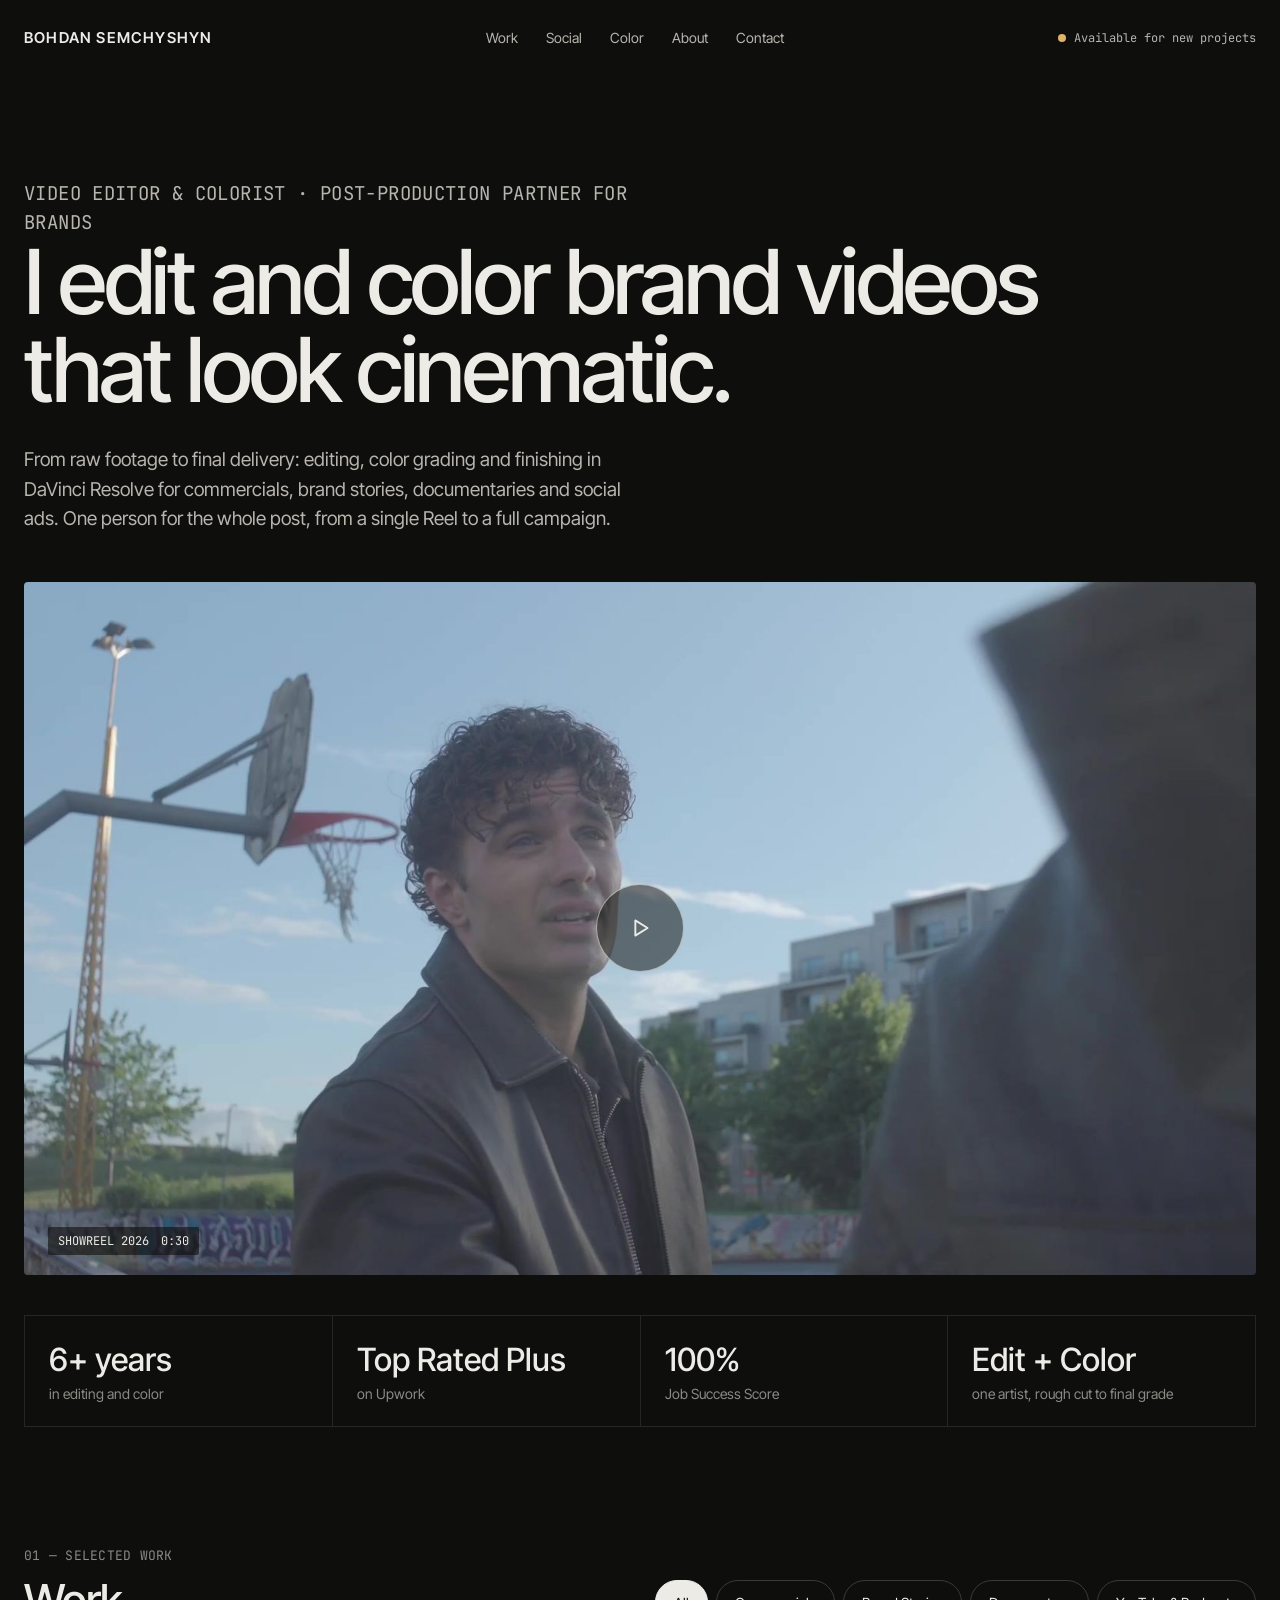
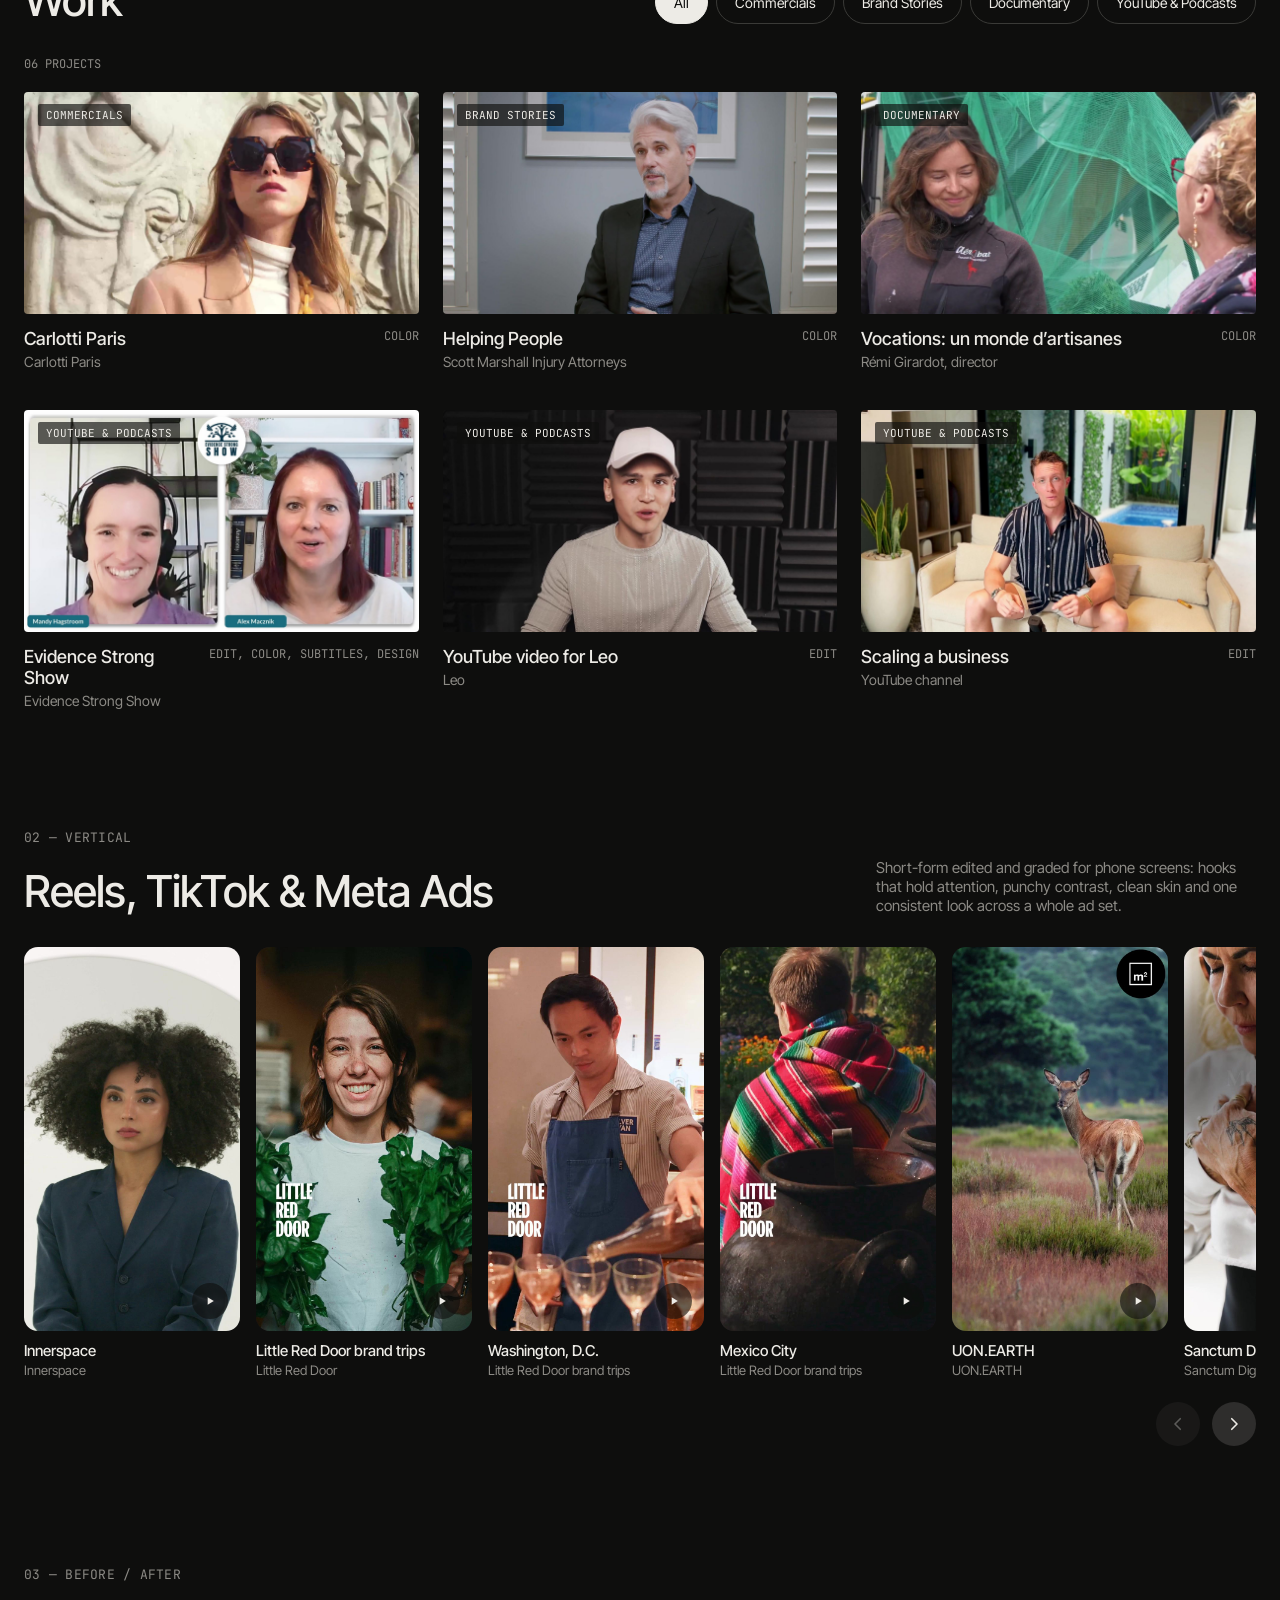
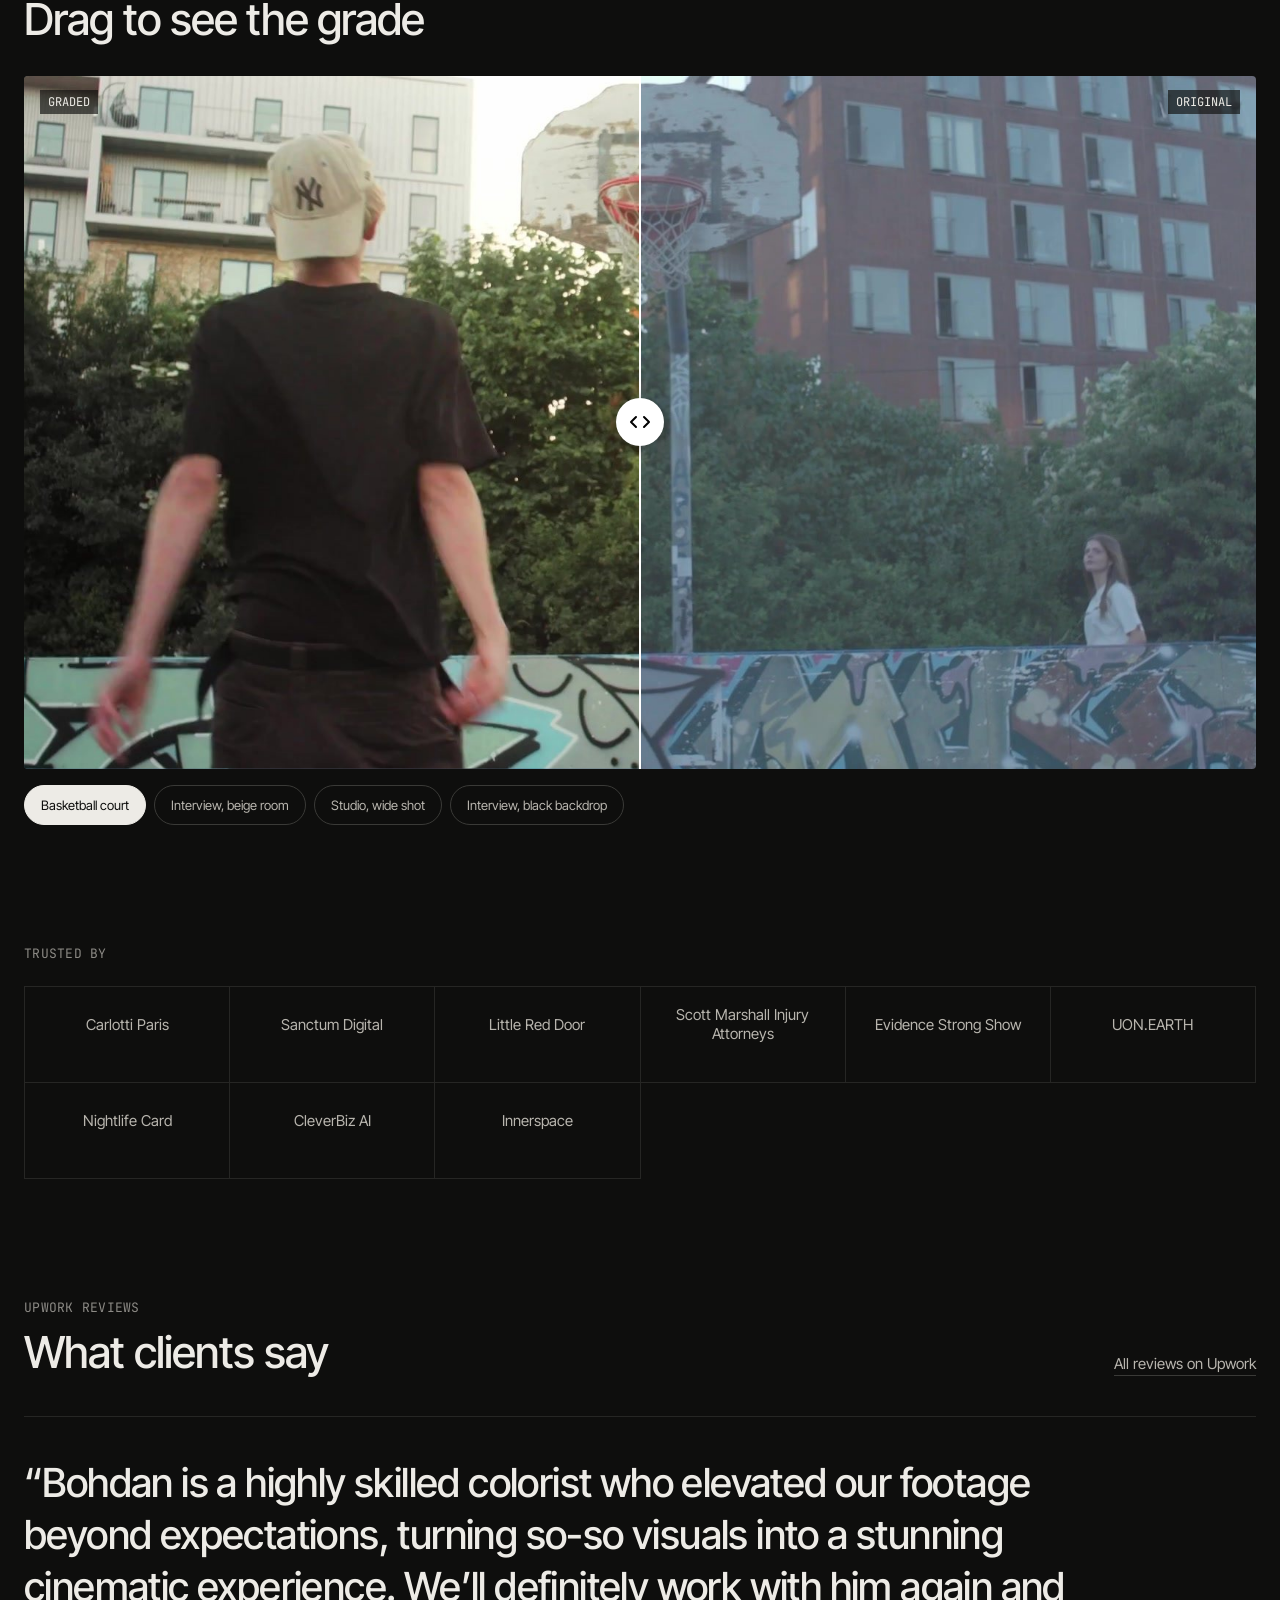
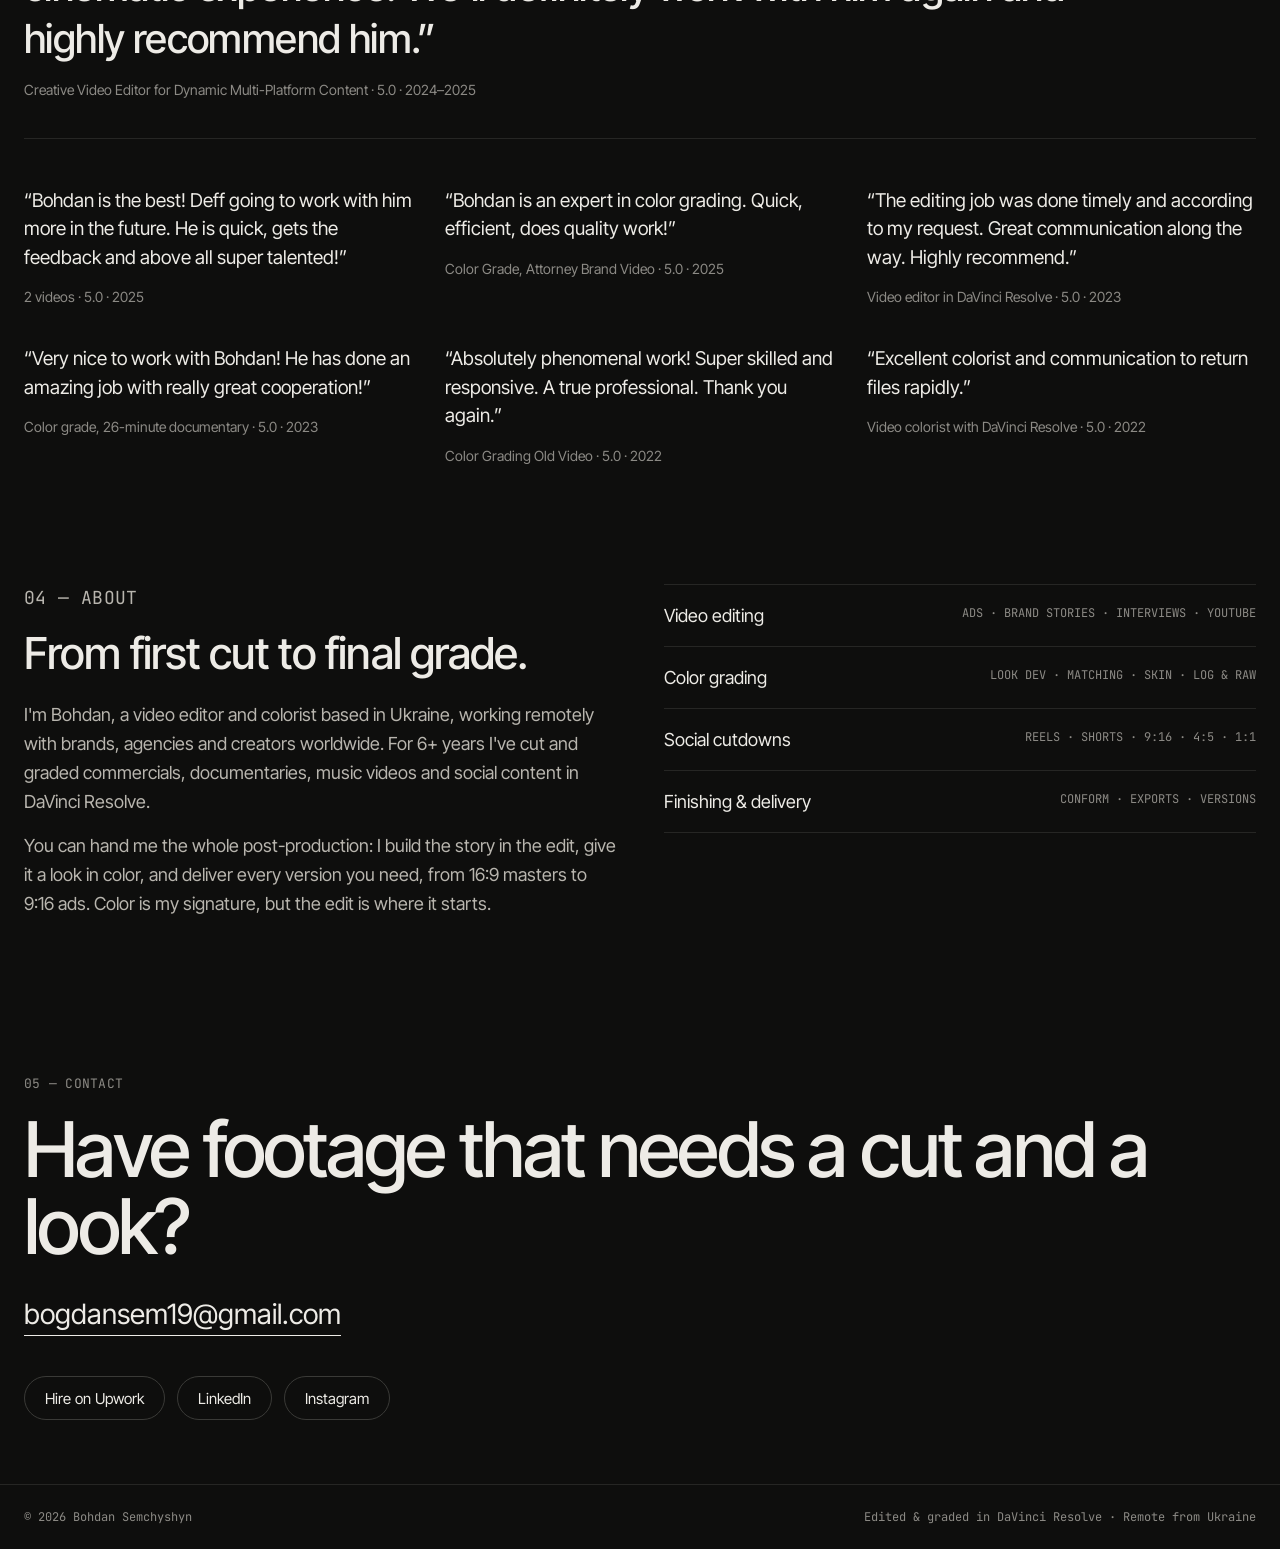
==== index.html @ d2460677 "Add files via upload" ====
<!doctype html>
<html lang="en">
<head>
<meta charset="utf-8">
<meta name="viewport" content="width=device-width, initial-scale=1">
<title>Bohdan Semchyshyn — Video Editor &amp; Colorist</title>
<meta name="description" content="Video editor and colorist working in DaVinci Resolve. Editing, color grading and finishing for commercials, brand stories, documentaries and social ads.">
<meta property="og:title" content="Bohdan Semchyshyn — Video Editor &amp; Colorist">
<meta property="og:description" content="Editing, color grading and finishing in DaVinci Resolve for brands, agencies and creators.">
<meta property="og:image" content="img/showreel/cover.jpg">
<link rel="preconnect" href="https://fonts.googleapis.com">
<link rel="preconnect" href="https://fonts.gstatic.com" crossorigin>
<link href="https://fonts.googleapis.com/css2?family=Inter+Tight:wght@400;500;600&family=JetBrains+Mono:wght@400;500&display=swap" rel="stylesheet">
<link rel="stylesheet" href="assets/style.css">
</head>
<body data-page="home">

<header class="wrap site-header">
  <a class="logo" href="#top">Bohdan Semchyshyn</a>
  <nav class="nav" aria-label="Main">
    <a href="#work">Work</a>
    <a href="#social">Social</a>
    <a href="#color">Color</a>
    <a href="#about">About</a>
    <a href="#contact">Contact</a>
  </nav>
  <span class="status">Available for new projects</span>
</header>

<main>
  <section id="top" class="wrap hero">
    <p class="eyebrow">VIDEO EDITOR &amp; COLORIST · POST-PRODUCTION PARTNER FOR BRANDS</p>
    <h1>I edit and color brand videos that look cinematic.</h1>
    <p>From raw footage to final delivery: editing, color grading and finishing in DaVinci Resolve for commercials, brand stories, documentaries and social ads. One person for the whole post, from a single Reel to a full campaign.</p>
  </section>

  <section class="wrap" aria-label="Showreel">
    <div id="showreel"></div>
    <div class="stats">
      <div><strong>6+ years</strong><span>in editing and color</span></div>
      <div><strong>Top Rated Plus</strong><span>on Upwork</span></div>
      <div><strong>100%</strong><span>Job Success Score</span></div>
      <div><strong>Edit + Color</strong><span>one artist, rough cut to final grade</span></div>
    </div>
  </section>

  <section id="work" class="wrap section" aria-labelledby="work-title">
    <div class="work-head">
      <div>
        <p class="eyebrow">01 — SELECTED WORK</p>
        <h2 id="work-title" class="h2">Work</h2>
      </div>
      <div id="filters" class="filters" role="group" aria-label="Filter by category"></div>
    </div>
    <p id="count" class="count"></p>
    <div id="grid" class="grid"></div>
  </section>

  <section id="social" class="wrap section" aria-labelledby="social-title">
    <p class="eyebrow">02 — VERTICAL</p>
    <div class="reels-head">
      <h2 id="social-title" class="h2">Reels, TikTok &amp; Meta Ads</h2>
      <p>Short-form edited and graded for phone screens: hooks that hold attention, punchy contrast, clean skin and one consistent look across a whole ad set.</p>
    </div>
    <div id="rail" class="rail" role="list" aria-label="Vertical videos"></div>
    <div class="arrows">
      <button type="button" id="prev" aria-label="Previous videos"></button>
      <button type="button" id="next" aria-label="Next videos"></button>
    </div>
  </section>

  <section id="color" class="wrap section" aria-labelledby="ba-title">
    <p class="eyebrow">03 — BEFORE / AFTER</p>
    <h2 id="ba-title" class="h2" style="margin-bottom:32px">Drag to see the grade</h2>
    <div id="ba"></div>
    <div id="ba-tabs" class="ba-tabs" role="group" aria-label="Choose a frame"></div>
  </section>

  <section class="wrap section" aria-labelledby="clients-title">
    <p id="clients-title" class="eyebrow" style="margin-bottom:24px">TRUSTED BY</p>
    <div id="clients" class="clients"></div>
    <div id="brand-work" class="brand-work" hidden></div>
  </section>

  <section class="wrap section" aria-labelledby="reviews-title">
    <p class="eyebrow">UPWORK REVIEWS</p>
    <div class="reels-head" style="margin-bottom:40px">
      <h2 id="reviews-title" class="h2">What clients say</h2>
      <a id="upwork-all" class="link-line" href="#" target="_blank" rel="noopener">All reviews on Upwork</a>
    </div>
    <figure id="review-big" class="review-big"></figure>
    <div id="reviews" class="reviews"></div>
  </section>

  <section id="about" class="wrap section about" aria-labelledby="about-title">
    <div>
      <p class="eyebrow">04 — ABOUT</p>
      <h2 id="about-title" class="h2" style="margin-bottom:24px">From first cut to final grade.</h2>
      <p>I'm Bohdan, a video editor and colorist based in Ukraine, working remotely with brands, agencies and creators worldwide. For 6+ years I've cut and graded commercials, documentaries, music videos and social content in DaVinci Resolve.</p>
      <p>You can hand me the whole post-production: I build the story in the edit, give it a look in color, and deliver every version you need, from 16:9 masters to 9:16 ads. Color is my signature, but the edit is where it starts.</p>
    </div>
    <div>
      <ul class="services">
        <li><span>Video editing</span><span>ADS · BRAND STORIES · INTERVIEWS · YOUTUBE</span></li>
        <li><span>Color grading</span><span>LOOK DEV · MATCHING · SKIN · LOG &amp; RAW</span></li>
        <li><span>Social cutdowns</span><span>REELS · SHORTS · 9:16 · 4:5 · 1:1</span></li>
        <li><span>Finishing &amp; delivery</span><span>CONFORM · EXPORTS · VERSIONS</span></li>
      </ul>
    </div>
  </section>

  <section id="contact" class="wrap contact" aria-labelledby="contact-title">
    <p class="eyebrow" style="margin-bottom:20px">05 — CONTACT</p>
    <h2 id="contact-title">Have footage that needs a cut and a look?</h2>
    <div id="contact-links"></div>
  </section>
</main>

<footer class="wrap site-footer">
  <span>© <span data-year>2026</span> Bohdan Semchyshyn</span>
  <span>Edited &amp; graded in DaVinci Resolve · Remote from Ukraine</span>
</footer>

<script src="data/site.js"></script>
<script src="assets/app.js"></script>
</body>
</html>
---- assets/style.css ----
:root {
  --bg: #0E0E0D;
  --panel: #1A1A19;
  --line: #262624;
  --line-strong: #3A3A37;
  --ink: #EDEBE6;
  --ink-2: #B8B5AE;
  --ink-3: #8C8A85;
  --accent: #E0B36A;
  --sans: 'Inter Tight', system-ui, -apple-system, sans-serif;
  --mono: 'JetBrains Mono', ui-monospace, monospace;
  --wrap: 1280px;
  --pad: 24px;
}

* { box-sizing: border-box; }
html { scroll-behavior: smooth; }
body { margin: 0; background: var(--bg); color: var(--ink); font-family: var(--sans); -webkit-font-smoothing: antialiased; }
img { display: block; max-width: 100%; }
a { color: var(--ink); text-decoration: none; }
a:hover { color: var(--accent); }
:focus-visible { outline: 2px solid var(--accent); outline-offset: 3px; }
button { font: inherit; color: inherit; }
@media (prefers-reduced-motion: reduce) { html { scroll-behavior: auto; } * { transition: none !important; } }

.wrap { max-width: var(--wrap); margin: 0 auto; padding: 0 var(--pad); }
.section { padding-top: 120px; }
.eyebrow { margin: 0 0 12px; font-family: var(--mono); font-size: 13px; color: var(--ink-3); letter-spacing: 0.02em; }
.h2 { margin: 0; font-size: clamp(32px, 4vw, 44px); font-weight: 500; letter-spacing: -0.02em; line-height: 1.1; }
.muted { color: var(--ink-2); }
.small { font-size: 14px; color: var(--ink-3); }
.sr-only { position: absolute; width: 1px; height: 1px; overflow: hidden; clip: rect(0 0 0 0); white-space: nowrap; }

/* Header */
.site-header { display: flex; flex-wrap: wrap; align-items: center; justify-content: space-between; gap: 16px; padding-top: 28px; padding-bottom: 28px; }
.logo { font-size: 15px; font-weight: 600; letter-spacing: 0.08em; text-transform: uppercase; }
.nav { display: flex; flex-wrap: wrap; gap: 28px; font-size: 14px; }
.nav a { color: var(--ink-2); }
.nav a:hover { color: var(--ink); }
.status { display: flex; align-items: center; gap: 8px; font-family: var(--mono); font-size: 12px; color: var(--ink-2); }
.status::before { content: ""; width: 8px; height: 8px; border-radius: 50%; background: var(--accent); }
.back { display: inline-flex; align-items: center; gap: 8px; min-height: 44px; font-size: 14px; color: var(--ink-2); }

/* Hero */
.hero { padding-top: 72px; padding-bottom: 48px; }
.hero h1 { margin: 0; font-size: clamp(44px, 7vw, 104px); line-height: 0.98; font-weight: 500; letter-spacing: -0.035em; max-width: 1100px; }
.hero p { margin: 32px 0 0; font-size: 19px; line-height: 1.55; color: var(--ink-2); max-width: 620px; }

/* Player (cover with play button that turns into a Vimeo iframe) */
.player { position: relative; aspect-ratio: 16 / 9; background: var(--panel); border-radius: 4px; overflow: hidden; }
.player.is-vertical { aspect-ratio: 9 / 16; border-radius: 14px; }
.player img, .player iframe { position: absolute; inset: 0; width: 100%; height: 100%; object-fit: cover; border: 0; }
.play { position: absolute; inset: 0; display: flex; align-items: center; justify-content: center; width: 100%; border: 0; padding: 0; background: transparent; cursor: pointer; }
.play span { width: 88px; height: 88px; border-radius: 50%; border: 1px solid rgba(237,235,230,0.6); background: rgba(14,14,13,0.5); display: flex; align-items: center; justify-content: center; transition: transform 0.2s, background 0.2s; }
.play:hover span { transform: scale(1.06); background: rgba(14,14,13,0.7); }
.player .tag { position: absolute; left: 24px; bottom: 20px; display: flex; gap: 12px; font-family: var(--mono); font-size: 12px; background: rgba(14,14,13,0.6); padding: 6px 10px; border-radius: 2px; pointer-events: none; }
.player.is-playing .play, .player.is-playing .tag, .player.is-playing img { display: none; }

/* Highlights */
.stats { display: grid; grid-template-columns: repeat(auto-fit, minmax(200px, 1fr)); gap: 1px; background: var(--line); border: 1px solid var(--line); margin-top: 40px; }
.stats div { background: var(--bg); padding: 24px; }
.stats strong { display: block; font-size: 32px; font-weight: 500; }
.stats span { display: block; margin-top: 6px; font-size: 14px; color: var(--ink-3); }

/* Work grid */
.work-head { display: flex; flex-wrap: wrap; align-items: flex-end; justify-content: space-between; gap: 24px; margin-bottom: 32px; }
.filters { display: flex; flex-wrap: wrap; gap: 8px; }
.filters button { min-height: 44px; padding: 0 18px; border-radius: 999px; border: 1px solid var(--line-strong); background: transparent; cursor: pointer; font-size: 14px; }
.filters button[aria-pressed="true"] { background: var(--ink); color: var(--bg); border-color: var(--ink); }
.count { margin: 0 0 20px; font-family: var(--mono); font-size: 12px; color: var(--ink-3); }
.grid { display: grid; grid-template-columns: repeat(auto-fill, minmax(min(100%, 340px), 1fr)); gap: 40px 24px; }
.card { display: block; }
.thumb { position: relative; aspect-ratio: 16 / 9; border-radius: 4px; overflow: hidden; background: var(--panel); }
.thumb img { position: absolute; inset: 0; width: 100%; height: 100%; object-fit: cover; transition: transform 0.5s; }
.card:hover .thumb img.main { transform: scale(1.03); }
.thumb.is-vertical img.blur { filter: blur(28px) brightness(0.55); transform: scale(1.3); }
.thumb.is-vertical img.main { left: 50%; width: auto; aspect-ratio: 9 / 16; transform: translateX(-50%); object-fit: cover; }
.card:hover .thumb.is-vertical img.main { transform: translateX(-50%) scale(1.03); }
.thumb .tag { position: absolute; left: 14px; top: 12px; font-family: var(--mono); font-size: 11px; background: rgba(14,14,13,0.65); padding: 4px 8px; border-radius: 2px; color: var(--ink); }
.card-meta { display: flex; justify-content: space-between; gap: 16px; margin-top: 14px; color: var(--ink); }
.card-title { font-size: 18px; font-weight: 500; }
.card-client { margin-top: 4px; font-size: 14px; color: var(--ink-3); }
.card-role { font-family: var(--mono); font-size: 12px; color: var(--ink-3); text-align: right; white-space: nowrap; text-transform: uppercase; }
.card:hover .card-title { color: var(--accent); }

/* Vertical carousel */
.reels-head { display: flex; flex-wrap: wrap; justify-content: space-between; align-items: flex-end; gap: 16px; margin-bottom: 32px; }
.reels-head p { margin: 0; font-size: 15px; color: var(--ink-3); max-width: 380px; }
.rail { display: flex; gap: 16px; overflow-x: auto; scroll-snap-type: x mandatory; scrollbar-width: none; scroll-behavior: smooth; }
.rail::-webkit-scrollbar { display: none; }
.reel { flex: 0 0 216px; scroll-snap-align: start; text-align: left; background: none; border: 0; padding: 0; cursor: pointer; }
.reel .frame { position: relative; aspect-ratio: 9 / 16; border-radius: 14px; overflow: hidden; background: var(--panel); }
.reel img { position: absolute; inset: 0; width: 100%; height: 100%; object-fit: cover; transition: transform 0.5s; }
.reel:hover img { transform: scale(1.04); }
.reel .mini-play { position: absolute; right: 12px; bottom: 12px; width: 36px; height: 36px; border-radius: 50%; background: rgba(14,14,13,0.6); display: flex; align-items: center; justify-content: center; }
.reel-title { margin-top: 10px; font-size: 15px; font-weight: 500; }
.reel-client { margin-top: 2px; font-size: 13px; color: var(--ink-3); }
.arrows { display: flex; justify-content: flex-end; gap: 12px; margin-top: 24px; }
.arrows button { width: 44px; height: 44px; border-radius: 50%; border: 0; background: rgba(237,235,230,0.14); display: flex; align-items: center; justify-content: center; cursor: pointer; transition: opacity 0.2s, background 0.2s; }
.arrows button:hover { background: rgba(237,235,230,0.24); }
.arrows button:disabled { opacity: 0.35; cursor: default; }

/* Before / after */
.ba { position: relative; aspect-ratio: 16 / 9; border-radius: 4px; overflow: hidden; background: var(--panel); user-select: none; touch-action: pan-y; }
.ba img { position: absolute; inset: 0; width: 100%; height: 100%; object-fit: cover; pointer-events: none; }
.ba .after { clip-path: inset(0 calc(100% - var(--pos, 50%)) 0 0); }
.ba .line { position: absolute; top: 0; bottom: 0; left: var(--pos, 50%); width: 2px; margin-left: -1px; background: #fff; pointer-events: none; }
.ba .knob { position: absolute; top: 50%; left: var(--pos, 50%); width: 48px; height: 48px; margin: -24px 0 0 -24px; border-radius: 50%; background: #fff; color: #000; display: flex; align-items: center; justify-content: center; gap: 2px; box-shadow: 0 2px 14px rgba(0,0,0,0.35); pointer-events: none; }
.ba .label { position: absolute; top: 14px; font-family: var(--mono); font-size: 12px; background: rgba(14,14,13,0.65); padding: 4px 8px; pointer-events: none; }
.ba .label.l { left: 16px; } .ba .label.r { right: 16px; }
.ba input { position: absolute; inset: 0; width: 100%; height: 100%; margin: 0; opacity: 0; cursor: ew-resize; }
.ba:has(input:focus-visible) { outline: 2px solid var(--accent); outline-offset: 3px; }
.ba-tabs { display: flex; flex-wrap: wrap; gap: 8px; margin-top: 16px; }
.ba-tabs button { min-height: 40px; padding: 0 16px; border-radius: 999px; border: 1px solid var(--line-strong); background: transparent; cursor: pointer; font-size: 13px; color: var(--ink-2); }
.ba-tabs button[aria-pressed="true"] { background: var(--ink); color: var(--bg); border-color: var(--ink); }

/* Clients, reviews */
.clients { display: grid; grid-template-columns: repeat(auto-fill, minmax(min(45%, 180px), 1fr)); border-top: 1px solid var(--line); border-left: 1px solid var(--line); }
.clients .client { border: 0; border-right: 1px solid var(--line); border-bottom: 1px solid var(--line); background: none; font: inherit; min-height: 96px; padding: 12px; display: flex; flex-direction: column; gap: 6px; align-items: center; justify-content: center; text-align: center; font-size: 15px; color: var(--ink-2); }
.clients button.client { cursor: pointer; transition: background 0.2s, color 0.2s; }
.clients button.client:hover { background: var(--panel); color: var(--ink); }
.clients button.client[aria-expanded="true"] { background: var(--panel); color: var(--accent); }
.client-n { font-family: var(--mono); font-size: 11px; letter-spacing: 0.06em; color: var(--ink-3); opacity: 0; transition: opacity 0.2s; }
.clients button.client:hover .client-n, .clients button.client[aria-expanded="true"] .client-n, .clients button.client:focus-visible .client-n { opacity: 1; }
@media (hover: none) { .client-n { opacity: 1; } }
.brand-work { margin-top: 32px; scroll-margin-top: 96px; }
.brand-head { display: flex; justify-content: space-between; align-items: center; margin-bottom: 20px; }
.brand-head h3 { margin: 0; font-size: 22px; font-weight: 500; }
.brand-close { width: 40px; height: 40px; border-radius: 50%; border: 1px solid var(--line); background: none; color: var(--ink); font-size: 22px; cursor: pointer; }
.brand-close:hover { border-color: var(--ink-3); }
.brand-grid { margin-bottom: 32px; }
.brand-reels { display: flex; flex-wrap: wrap; gap: 16px; }
.brand-reels .reel { flex: 0 0 200px; }
.review-big { margin: 0 0 48px; padding: 40px 0; border-top: 1px solid var(--line); border-bottom: 1px solid var(--line); }
.review-big blockquote { margin: 0; font-size: clamp(24px, 3.2vw, 40px); line-height: 1.3; font-weight: 500; letter-spacing: -0.015em; max-width: 1050px; }
figcaption { margin-top: 16px; font-size: 14px; color: var(--ink-3); }
.reviews { display: grid; grid-template-columns: repeat(auto-fill, minmax(min(100%, 340px), 1fr)); gap: 40px 32px; }
.reviews figure { margin: 0; }
.reviews blockquote { margin: 0; font-size: 19px; line-height: 1.5; }
.link-line { font-size: 15px; color: var(--ink-2); border-bottom: 1px solid var(--line-strong); padding-bottom: 2px; }

/* About */
.about { display: flex; flex-wrap: wrap; gap: 48px; }
.about > div { flex: 1 1 420px; min-width: 0; }
.about p { margin: 0 0 16px; font-size: 18px; line-height: 1.6; color: var(--ink-2); }
.services { list-style: none; margin: 0; padding: 0; border-top: 1px solid var(--line); }
.services li { display: flex; justify-content: space-between; gap: 16px; padding: 20px 0; border-bottom: 1px solid var(--line); }
.services span:first-child { font-size: 18px; }
.services span:last-child { font-family: var(--mono); font-size: 12px; color: var(--ink-3); text-align: right; }

/* Contact, footer */
.contact { padding-top: 140px; padding-bottom: 64px; }
.contact h2 { margin: 0; font-size: clamp(40px, 6vw, 88px); font-weight: 500; letter-spacing: -0.035em; line-height: 1; }
.email { display: inline-block; margin-top: 32px; font-size: clamp(20px, 3vw, 28px); border-bottom: 1px solid var(--ink); padding-bottom: 4px; word-break: break-all; }
.pills { display: flex; flex-wrap: wrap; gap: 12px; margin-top: 40px; }
.pills a { min-height: 44px; display: inline-flex; align-items: center; padding: 0 20px; border: 1px solid var(--line-strong); border-radius: 999px; font-size: 15px; }
.site-footer { display: flex; flex-wrap: wrap; justify-content: space-between; gap: 12px; padding-top: 24px; padding-bottom: 24px; border-top: 1px solid var(--line); font-family: var(--mono); font-size: 12px; color: var(--ink-3); }

/* Project page */
.p-head { padding-top: 56px; padding-bottom: 40px; }
.p-head h1 { margin: 0; font-size: clamp(40px, 6vw, 88px); line-height: 1; font-weight: 500; letter-spacing: -0.035em; }
.p-head .sub { margin: 16px 0 0; font-size: 20px; color: var(--ink-2); }
.p-video.is-vertical { display: flex; justify-content: center; }
.p-video.is-vertical .player { width: min(100%, calc(80vh * 9 / 16), 460px); }
.info { margin: 0; display: grid; grid-template-columns: repeat(auto-fit, minmax(200px, 1fr)); gap: 0 24px; border-top: 1px solid var(--line); }
.info div { padding: 18px 0; border-bottom: 1px solid var(--line); }
.info dt { font-family: var(--mono); font-size: 12px; color: var(--ink-3); text-transform: uppercase; }
.info dd { margin: 6px 0 0; font-size: 16px; }
.texts { display: grid; grid-template-columns: repeat(auto-fit, minmax(min(100%, 320px), 1fr)); gap: 40px 64px; }
.texts h2 { margin: 0 0 16px; font-size: 28px; font-weight: 500; }
.texts p { margin: 0; font-size: 18px; line-height: 1.6; color: var(--ink-2); max-width: 36em; }
.versions { display: grid; grid-template-columns: repeat(auto-fill, minmax(200px, 240px)); gap: 24px 16px; }
.frames { display: grid; grid-template-columns: repeat(auto-fill, minmax(min(100%, 280px), 1fr)); gap: 16px; }
.frames.is-vertical { grid-template-columns: repeat(auto-fill, minmax(160px, 1fr)); }
.frames img { width: 100%; aspect-ratio: 16 / 9; object-fit: cover; border-radius: 4px; background: var(--panel); }
.frames.is-vertical img { aspect-ratio: 9 / 16; border-radius: 10px; }
.quote blockquote { margin: 0; font-size: clamp(24px, 3vw, 36px); line-height: 1.35; font-weight: 500; letter-spacing: -0.01em; max-width: 900px; }
.next { display: flex; flex-wrap: wrap; justify-content: space-between; align-items: flex-end; gap: 16px; border-top: 1px solid var(--line); padding-top: 32px; }
.next .big { display: block; margin-top: 10px; font-size: clamp(32px, 4.5vw, 64px); font-weight: 500; letter-spacing: -0.03em; }

/* Lightbox */
.lightbox { padding: 0; border: 0; background: transparent; max-width: none; max-height: none; width: 100vw; height: 100vh; }
.lightbox::backdrop { background: rgba(5,5,5,0.92); }
.lightbox .inner { width: 100%; height: 100%; display: flex; flex-direction: column; align-items: center; justify-content: center; gap: 16px; padding: 64px 16px 24px; }
.lightbox .box { position: relative; background: #000; border-radius: 14px; overflow: hidden; }
.lightbox .box.is-vertical { height: min(82vh, calc((100vw - 32px) * 16 / 9)); aspect-ratio: 9 / 16; }
.lightbox .box.is-wide { width: min(92vw, calc(82vh * 16 / 9)); aspect-ratio: 16 / 9; border-radius: 4px; }
.lightbox iframe { position: absolute; inset: 0; width: 100%; height: 100%; border: 0; }
.lightbox .close { position: fixed; top: 16px; right: 16px; width: 48px; height: 48px; border-radius: 50%; border: 0; background: rgba(237,235,230,0.14); color: var(--ink); cursor: pointer; display: flex; align-items: center; justify-content: center; }
.lightbox .caption { font-size: 15px; color: var(--ink-2); text-align: center; }
.lightbox .caption a { color: var(--ink); border-bottom: 1px solid var(--line-strong); }

@media (max-width: 640px) {
  :root { --pad: 16px; }
  .section { padding-top: 88px; }
  .hero { padding-top: 40px; }
  .reel { flex-basis: 64vw; }
  .play span { width: 68px; height: 68px; }
  .nav { gap: 20px; }
  .services li { flex-direction: column; gap: 6px; }
  .services span:last-child { text-align: left; }
}
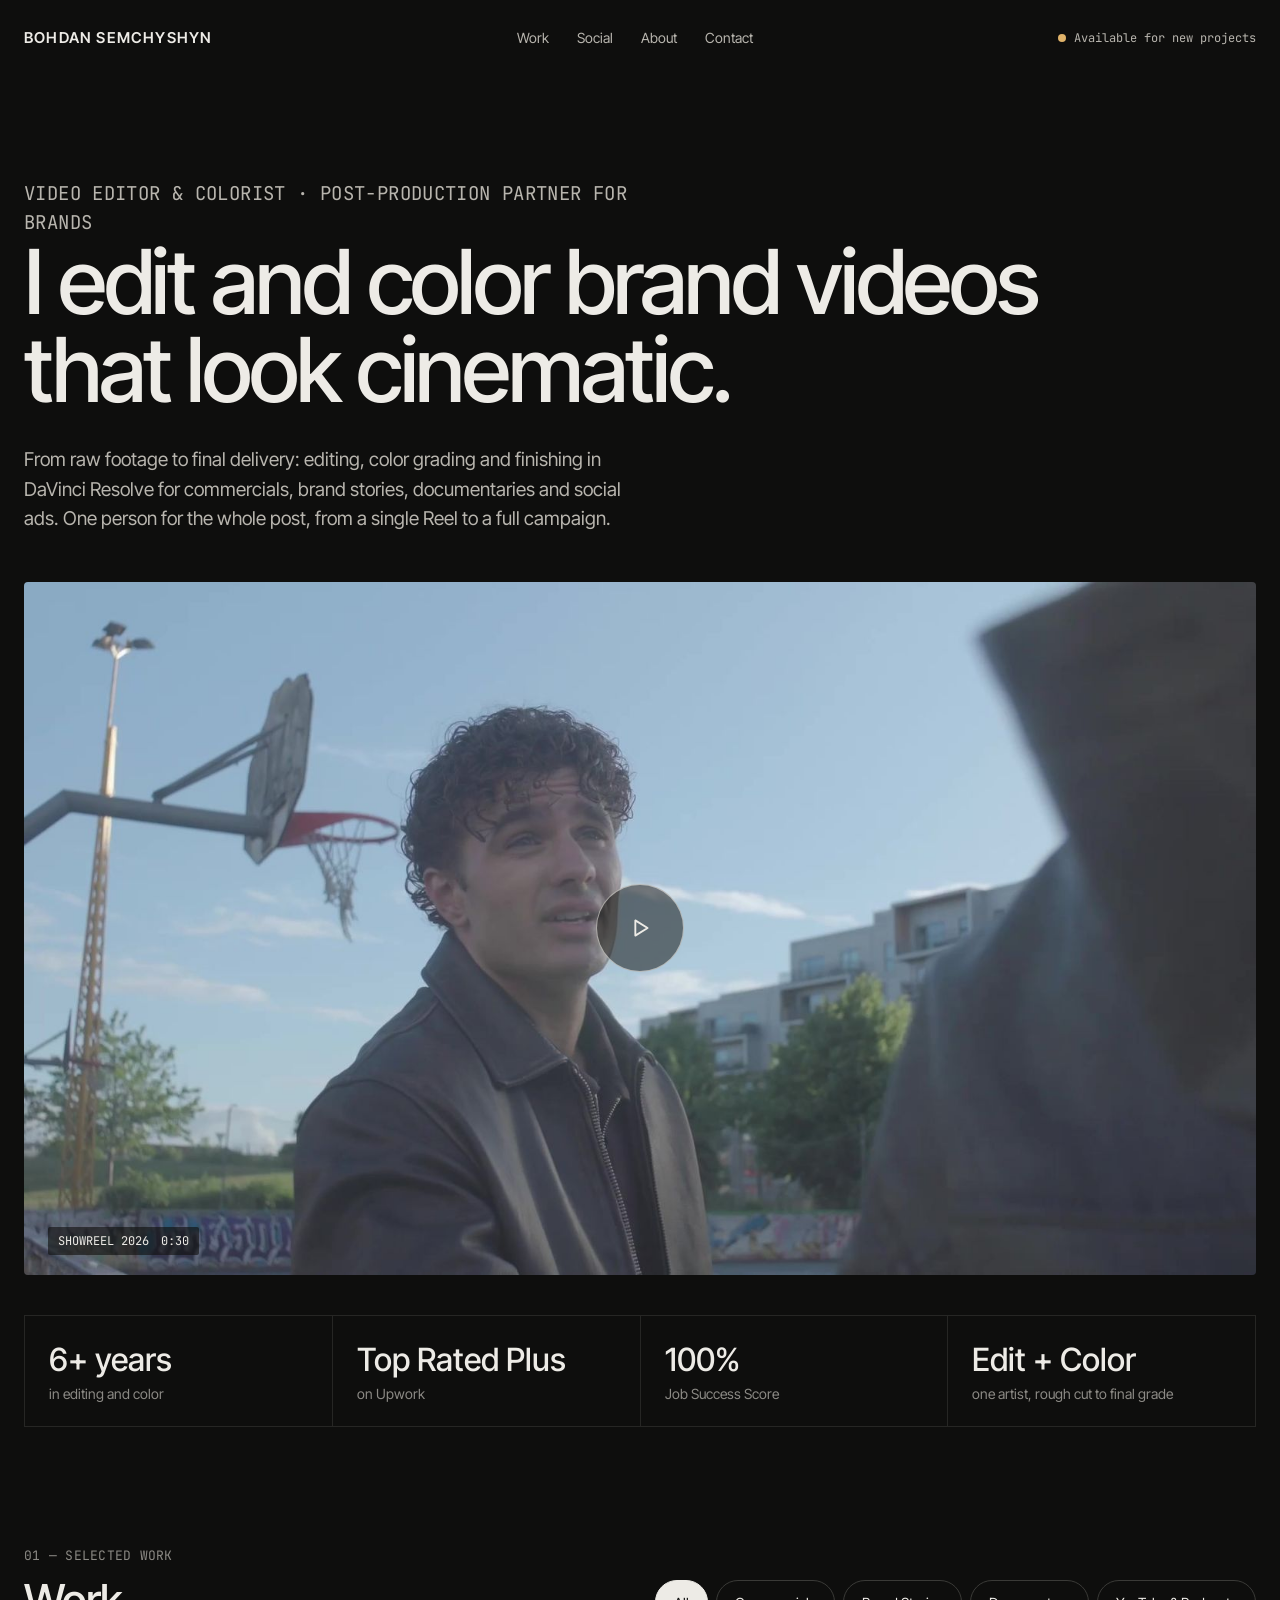
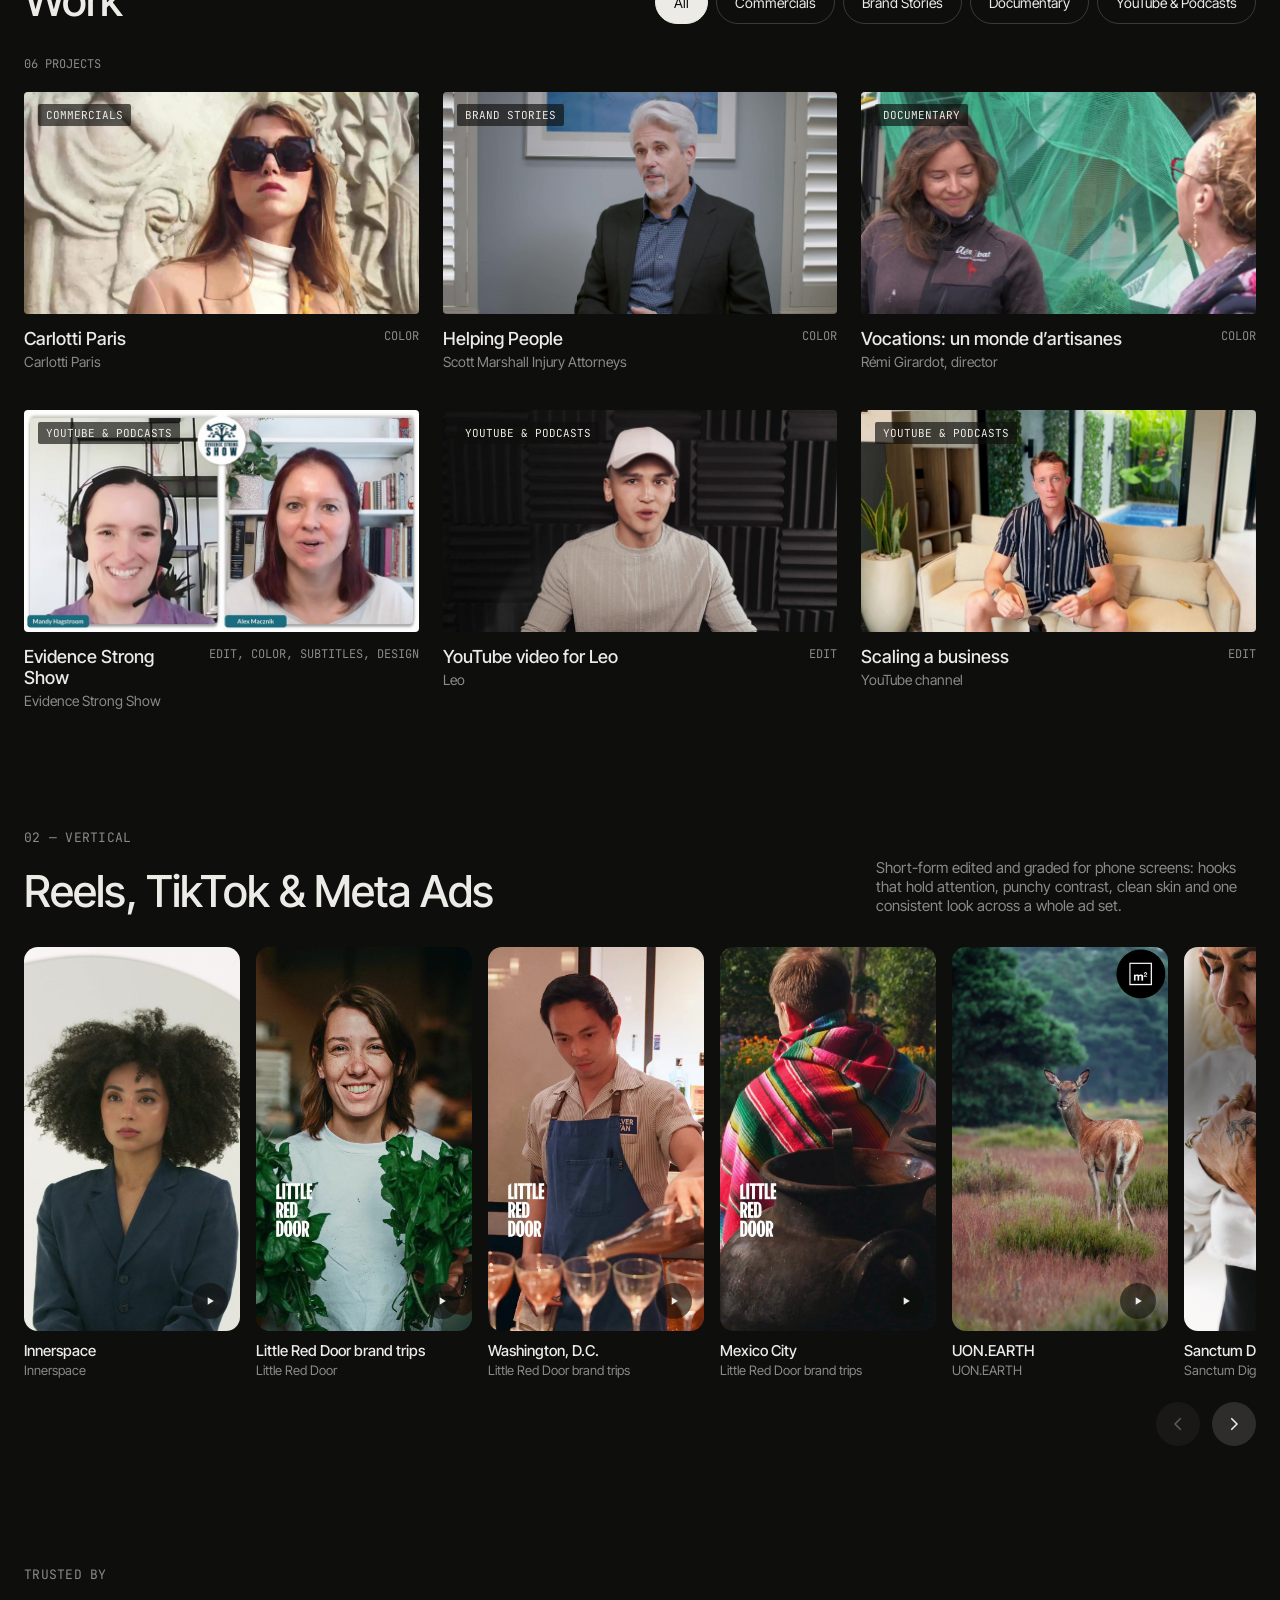
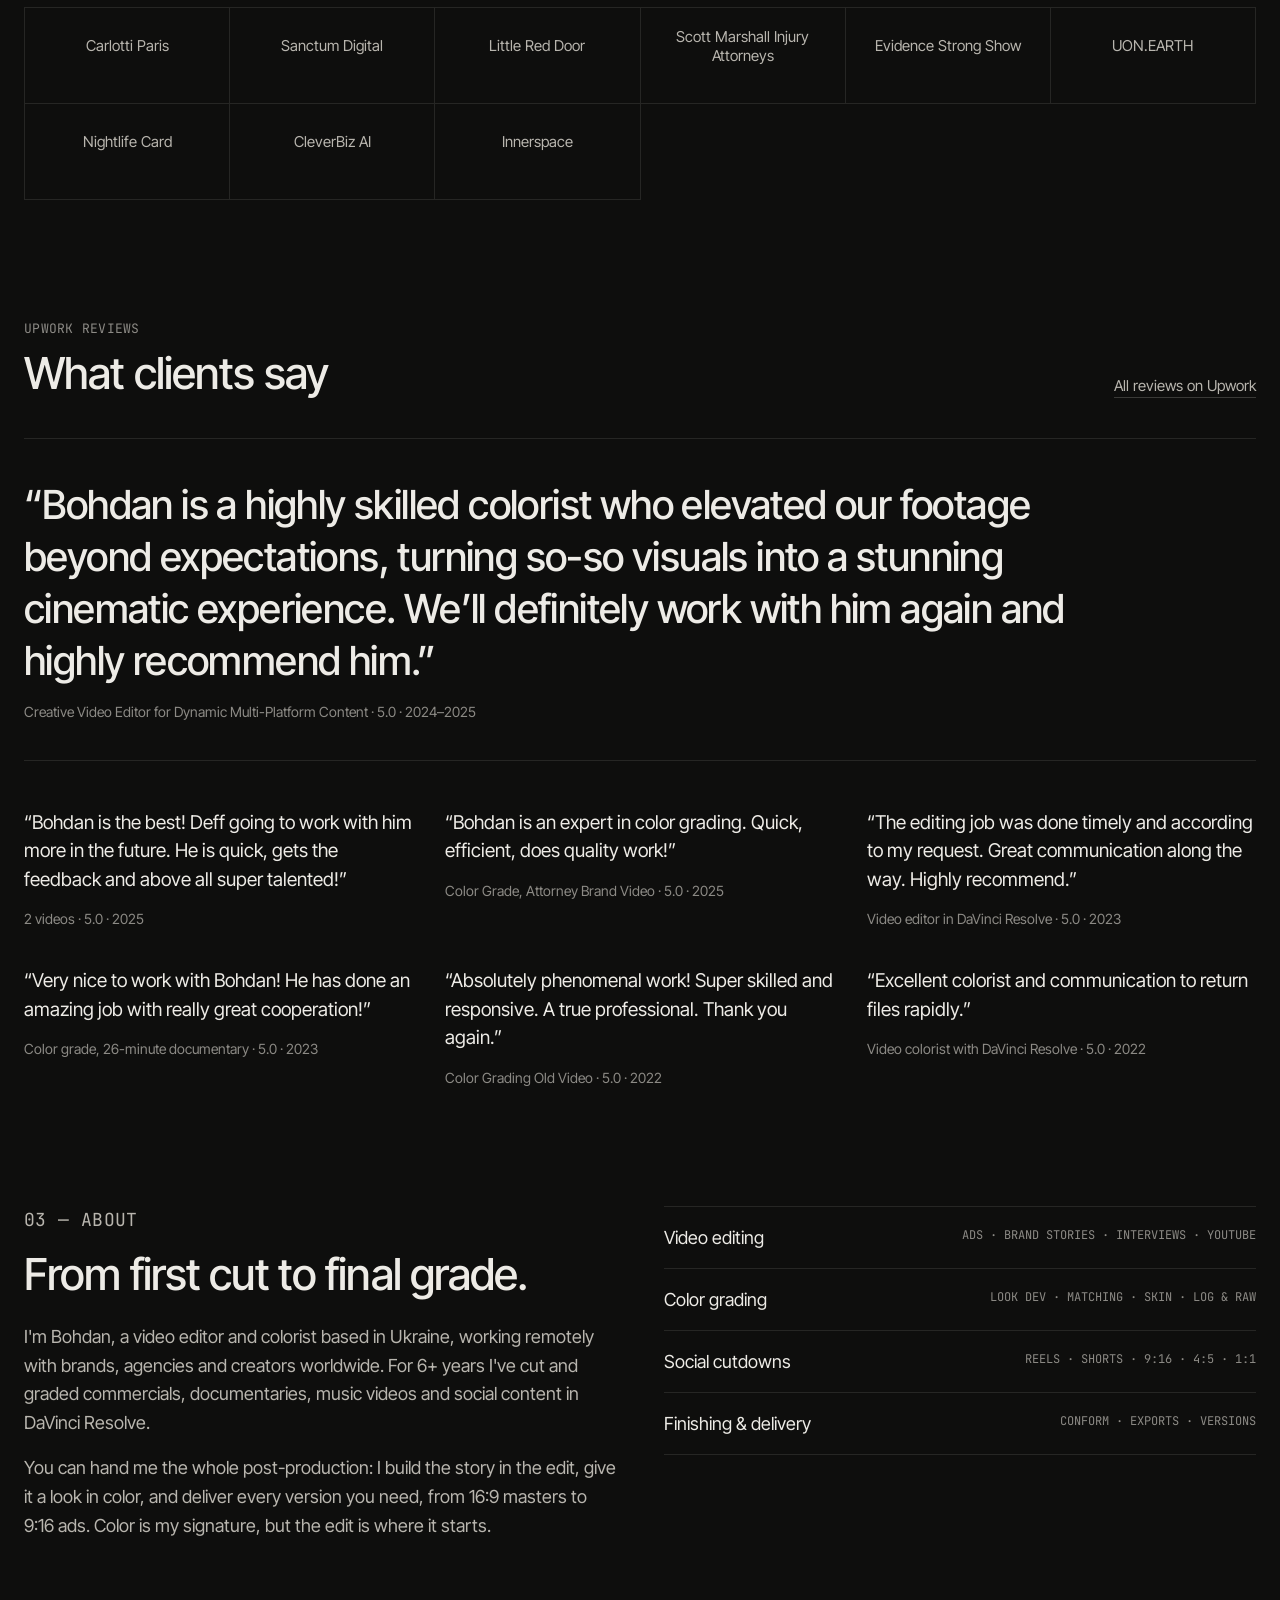
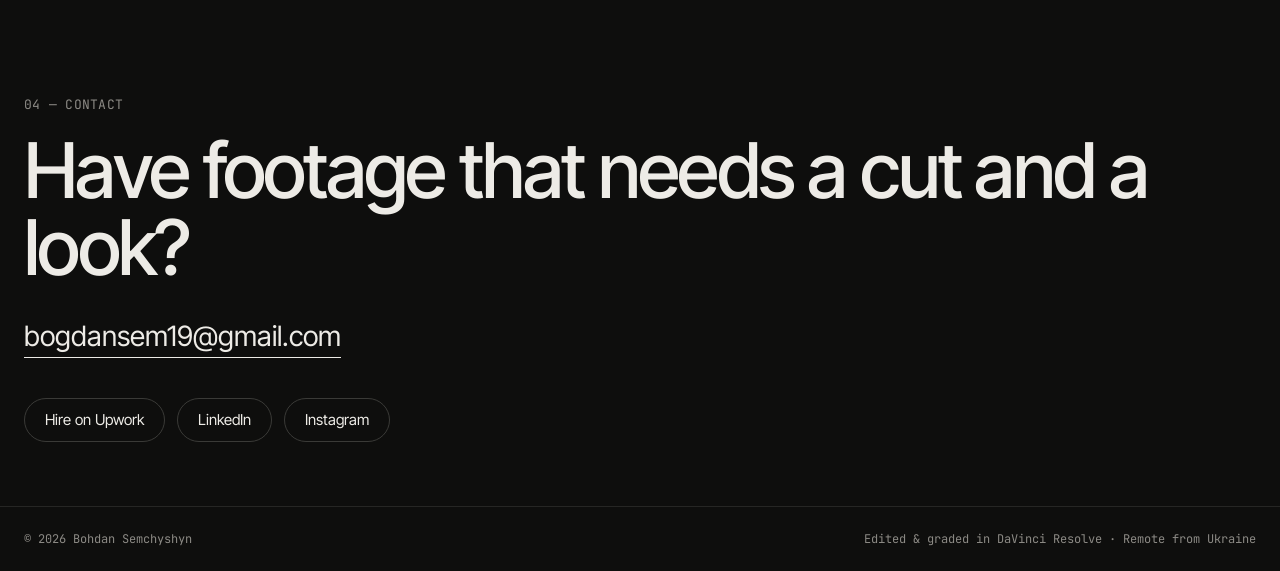
==== commit 894f273e: "Add files via upload" ====
--- a/index.html
+++ b/index.html
@@ -20,7 +20,6 @@
   <nav class="nav" aria-label="Main">
     <a href="#work">Work</a>
     <a href="#social">Social</a>
-    <a href="#color">Color</a>
     <a href="#about">About</a>
     <a href="#contact">Contact</a>
   </nav>
@@ -69,13 +68,6 @@
     </div>
   </section>
 
-  <section id="color" class="wrap section" aria-labelledby="ba-title">
-    <p class="eyebrow">03 — BEFORE / AFTER</p>
-    <h2 id="ba-title" class="h2" style="margin-bottom:32px">Drag to see the grade</h2>
-    <div id="ba"></div>
-    <div id="ba-tabs" class="ba-tabs" role="group" aria-label="Choose a frame"></div>
-  </section>
-
   <section class="wrap section" aria-labelledby="clients-title">
     <p id="clients-title" class="eyebrow" style="margin-bottom:24px">TRUSTED BY</p>
     <div id="clients" class="clients"></div>
@@ -94,7 +86,7 @@
 
   <section id="about" class="wrap section about" aria-labelledby="about-title">
     <div>
-      <p class="eyebrow">04 — ABOUT</p>
+      <p class="eyebrow">03 — ABOUT</p>
       <h2 id="about-title" class="h2" style="margin-bottom:24px">From first cut to final grade.</h2>
       <p>I'm Bohdan, a video editor and colorist based in Ukraine, working remotely with brands, agencies and creators worldwide. For 6+ years I've cut and graded commercials, documentaries, music videos and social content in DaVinci Resolve.</p>
       <p>You can hand me the whole post-production: I build the story in the edit, give it a look in color, and deliver every version you need, from 16:9 masters to 9:16 ads. Color is my signature, but the edit is where it starts.</p>
@@ -110,7 +102,7 @@
   </section>
 
   <section id="contact" class="wrap contact" aria-labelledby="contact-title">
-    <p class="eyebrow" style="margin-bottom:20px">05 — CONTACT</p>
+    <p class="eyebrow" style="margin-bottom:20px">04 — CONTACT</p>
     <h2 id="contact-title">Have footage that needs a cut and a look?</h2>
     <div id="contact-links"></div>
   </section>
--- a/assets/style.css
+++ b/assets/style.css
@@ -101,18 +101,6 @@
 .arrows button:disabled { opacity: 0.35; cursor: default; }
 
 /* Before / after */
-.ba { position: relative; aspect-ratio: 16 / 9; border-radius: 4px; overflow: hidden; background: var(--panel); user-select: none; touch-action: pan-y; }
-.ba img { position: absolute; inset: 0; width: 100%; height: 100%; object-fit: cover; pointer-events: none; }
-.ba .after { clip-path: inset(0 calc(100% - var(--pos, 50%)) 0 0); }
-.ba .line { position: absolute; top: 0; bottom: 0; left: var(--pos, 50%); width: 2px; margin-left: -1px; background: #fff; pointer-events: none; }
-.ba .knob { position: absolute; top: 50%; left: var(--pos, 50%); width: 48px; height: 48px; margin: -24px 0 0 -24px; border-radius: 50%; background: #fff; color: #000; display: flex; align-items: center; justify-content: center; gap: 2px; box-shadow: 0 2px 14px rgba(0,0,0,0.35); pointer-events: none; }
-.ba .label { position: absolute; top: 14px; font-family: var(--mono); font-size: 12px; background: rgba(14,14,13,0.65); padding: 4px 8px; pointer-events: none; }
-.ba .label.l { left: 16px; } .ba .label.r { right: 16px; }
-.ba input { position: absolute; inset: 0; width: 100%; height: 100%; margin: 0; opacity: 0; cursor: ew-resize; }
-.ba:has(input:focus-visible) { outline: 2px solid var(--accent); outline-offset: 3px; }
-.ba-tabs { display: flex; flex-wrap: wrap; gap: 8px; margin-top: 16px; }
-.ba-tabs button { min-height: 40px; padding: 0 16px; border-radius: 999px; border: 1px solid var(--line-strong); background: transparent; cursor: pointer; font-size: 13px; color: var(--ink-2); }
-.ba-tabs button[aria-pressed="true"] { background: var(--ink); color: var(--bg); border-color: var(--ink); }
 
 /* Clients, reviews */
 .clients { display: grid; grid-template-columns: repeat(auto-fill, minmax(min(45%, 180px), 1fr)); border-top: 1px solid var(--line); border-left: 1px solid var(--line); }
@@ -179,16 +167,40 @@
 .next .big { display: block; margin-top: 10px; font-size: clamp(32px, 4.5vw, 64px); font-weight: 500; letter-spacing: -0.03em; }
 
 /* Lightbox */
-.lightbox { padding: 0; border: 0; background: transparent; max-width: none; max-height: none; width: 100vw; height: 100vh; }
-.lightbox::backdrop { background: rgba(5,5,5,0.92); }
-.lightbox .inner { width: 100%; height: 100%; display: flex; flex-direction: column; align-items: center; justify-content: center; gap: 16px; padding: 64px 16px 24px; }
-.lightbox .box { position: relative; background: #000; border-radius: 14px; overflow: hidden; }
-.lightbox .box.is-vertical { height: min(82vh, calc((100vw - 32px) * 16 / 9)); aspect-ratio: 9 / 16; }
-.lightbox .box.is-wide { width: min(92vw, calc(82vh * 16 / 9)); aspect-ratio: 16 / 9; border-radius: 4px; }
-.lightbox iframe { position: absolute; inset: 0; width: 100%; height: 100%; border: 0; }
-.lightbox .close { position: fixed; top: 16px; right: 16px; width: 48px; height: 48px; border-radius: 50%; border: 0; background: rgba(237,235,230,0.14); color: var(--ink); cursor: pointer; display: flex; align-items: center; justify-content: center; }
-.lightbox .caption { font-size: 15px; color: var(--ink-2); text-align: center; }
-.lightbox .caption a { color: var(--ink); border-bottom: 1px solid var(--line-strong); }
+.viewer { padding: 0; border: 0; background: transparent; color: var(--ink); max-width: none; max-height: none; width: 100vw; height: 100vh; height: 100dvh; overflow: hidden; }
+.viewer::backdrop { background: rgba(5,5,5,0.94); }
+.v-stage { width: 100%; height: 100%; display: flex; align-items: center; justify-content: center; gap: 24px; padding: 24px 24px; }
+.v-card { display: flex; height: min(88vh, 860px); max-width: calc(100vw - 176px); background: var(--panel, #161615); border-radius: 14px; overflow: hidden; }
+.v-media { position: relative; flex: none; height: 100%; aspect-ratio: 9 / 16; background: #000; }
+.v-media iframe { position: absolute; inset: 0; width: 100%; height: 100%; border: 0; }
+.v-info { width: 380px; flex: none; overflow-y: auto; padding: 32px 28px; display: flex; flex-direction: column; gap: 0; border-left: 1px solid var(--line); overscroll-behavior: contain; }
+.v-eyebrow { margin: 0 0 12px; font-family: var(--mono); font-size: 12px; letter-spacing: 0.08em; color: var(--ink-3); }
+.v-title { margin: 0; font-size: 26px; font-weight: 500; line-height: 1.15; letter-spacing: -0.02em; }
+.v-sub { margin: 8px 0 0; color: var(--ink-3); font-size: 15px; }
+.v-rows { margin: 24px 0 0; border-top: 1px solid var(--line); }
+.v-rows div { display: flex; justify-content: space-between; gap: 16px; padding: 12px 0; border-bottom: 1px solid var(--line); font-size: 14px; }
+.v-rows dt { color: var(--ink-3); } .v-rows dd { margin: 0; text-align: right; }
+.v-info h3 { margin: 28px 0 8px; font-size: 13px; font-weight: 500; font-family: var(--mono); letter-spacing: 0.06em; text-transform: uppercase; color: var(--ink-3); }
+.v-info p { margin: 0; font-size: 15px; line-height: 1.55; color: var(--ink-2); }
+.v-info blockquote { margin: 28px 0 0; font-size: 16px; line-height: 1.5; color: var(--ink); }
+.v-info cite { display: block; margin-top: 8px; font-style: normal; font-size: 13px; color: var(--ink-3); }
+.v-link { margin-top: 32px; align-self: flex-start; padding: 12px 20px; border-radius: 999px; background: var(--ink); color: var(--bg); font-weight: 500; font-size: 14px; text-decoration: none; }
+.v-link:hover { opacity: 0.9; }
+.v-count { margin-top: auto !important; padding-top: 24px; font-family: var(--mono); font-size: 12px; color: var(--ink-3) !important; }
+.v-nav { flex: none; width: 52px; height: 52px; border-radius: 50%; border: 0; background: rgba(237,235,230,0.12); color: var(--ink); cursor: pointer; display: flex; align-items: center; justify-content: center; transition: background 0.2s; }
+.v-nav:hover { background: rgba(237,235,230,0.24); }
+.viewer.single .v-nav { visibility: hidden; }
+.v-close { position: fixed; top: 16px; right: 16px; z-index: 2; width: 48px; height: 48px; border-radius: 50%; border: 0; background: rgba(237,235,230,0.14); color: var(--ink); cursor: pointer; display: flex; align-items: center; justify-content: center; }
+@media (max-width: 900px) {
+  .viewer { overflow-y: auto; background: var(--bg); }
+  .v-stage { display: block; height: auto; padding: 0; }
+  .v-card { flex-direction: column; height: auto; max-width: none; border-radius: 0; background: transparent; }
+  .v-media { height: auto; width: 100%; max-height: 74vh; max-height: 74dvh; margin: 0 auto; }
+  .v-info { width: auto; border-left: 0; overflow: visible; padding: 24px 20px 120px; }
+  .v-nav { position: fixed; bottom: 20px; z-index: 2; background: rgba(30,30,29,0.9); backdrop-filter: blur(8px); }
+  .v-prev { left: 20px; } .v-next { right: 20px; }
+  .v-count { position: fixed; bottom: 36px; z-index: 2; background: rgba(30,30,29,0.9); padding: 6px 10px !important; border-radius: 999px; left: 50%; transform: translateX(-50%); }
+}
 
 @media (max-width: 640px) {
   :root { --pad: 16px; }
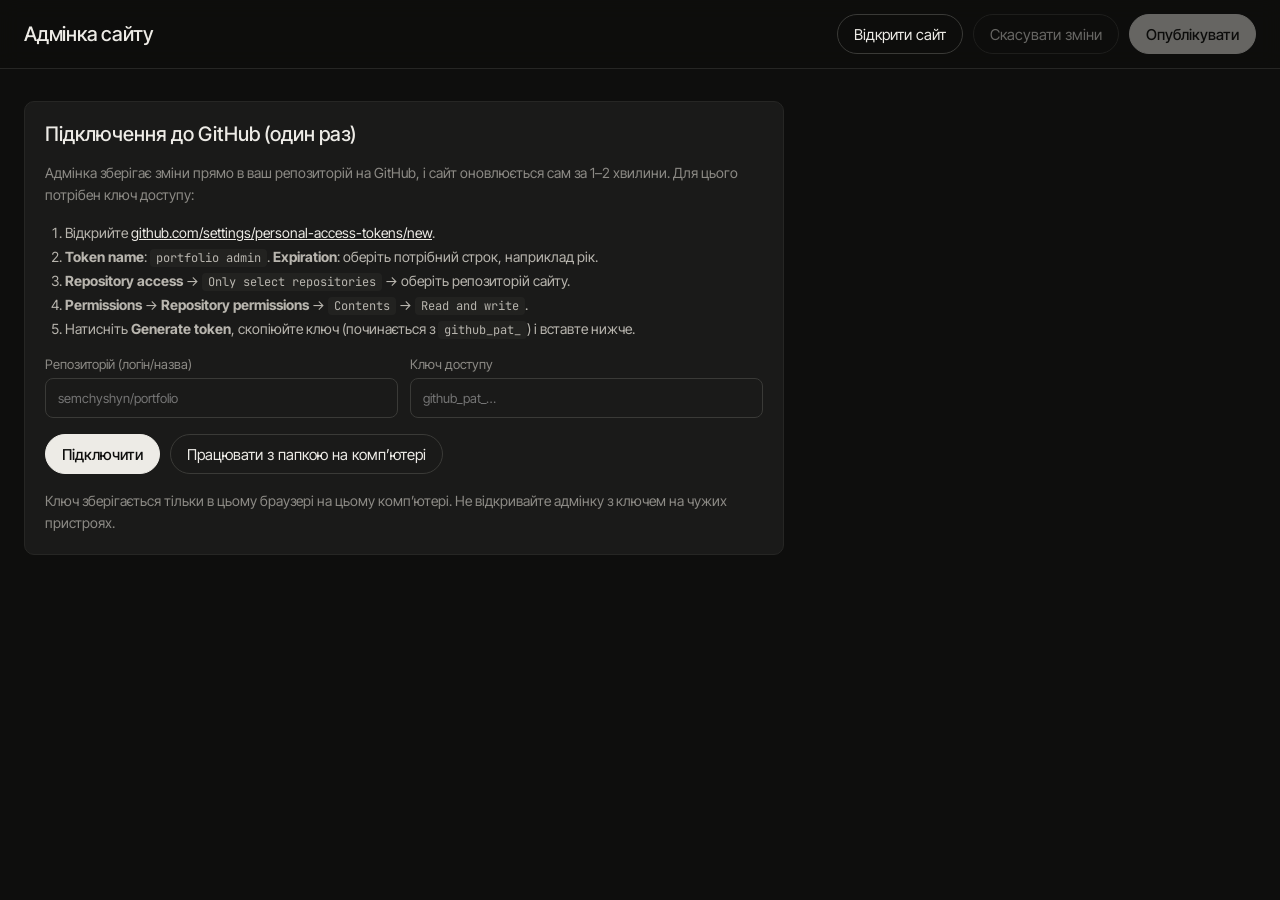
==== commit f8b4a573: "Add files via upload" ====
--- a/index.html
+++ b/index.html
@@ -1,119 +1,640 @@
 <!doctype html>
-<html lang="en">
+<html lang="uk">
 <head>
 <meta charset="utf-8">
 <meta name="viewport" content="width=device-width, initial-scale=1">
-<title>Bohdan Semchyshyn — Video Editor &amp; Colorist</title>
-<meta name="description" content="Video editor and colorist working in DaVinci Resolve. Editing, color grading and finishing for commercials, brand stories, documentaries and social ads.">
-<meta property="og:title" content="Bohdan Semchyshyn — Video Editor &amp; Colorist">
-<meta property="og:description" content="Editing, color grading and finishing in DaVinci Resolve for brands, agencies and creators.">
-<meta property="og:image" content="img/showreel/cover.jpg">
+<meta name="robots" content="noindex, nofollow">
+<title>Адмінка сайту</title>
 <link rel="preconnect" href="https://fonts.googleapis.com">
-<link rel="preconnect" href="https://fonts.gstatic.com" crossorigin>
 <link href="https://fonts.googleapis.com/css2?family=Inter+Tight:wght@400;500;600&family=JetBrains+Mono:wght@400;500&display=swap" rel="stylesheet">
-<link rel="stylesheet" href="assets/style.css">
+<style>
+:root {
+  --bg: #0E0E0D; --panel: #1A1A19; --panel-2: #222220; --line: #262624; --line-strong: #3A3A37;
+  --ink: #EDEBE6; --ink-2: #B8B5AE; --ink-3: #8C8A85; --accent: #E0B36A; --ok: #8FD19E; --danger: #E5786A;
+  --sans: 'Inter Tight', system-ui, sans-serif; --mono: 'JetBrains Mono', ui-monospace, monospace;
+  color-scheme: dark;
+}
+* { box-sizing: border-box; }
+[hidden] { display: none !important; }
+body { margin: 0; background: var(--bg); color: var(--ink); font-family: var(--sans); font-size: 15px; }
+button, input, select { font: inherit; color: inherit; }
+a { color: var(--ink); }
+:focus-visible { outline: 2px solid var(--accent); outline-offset: 2px; }
+.wrap { max-width: 1320px; margin: 0 auto; padding: 0 24px 64px; }
+.top { position: sticky; top: 0; z-index: 5; background: rgba(14,14,13,0.92); backdrop-filter: blur(10px); border-bottom: 1px solid var(--line); }
+.top .wrap { padding-top: 14px; padding-bottom: 14px; display: flex; flex-wrap: wrap; gap: 12px 20px; align-items: center; justify-content: space-between; }
+.brand { display: flex; align-items: baseline; gap: 12px; }
+.brand h1 { margin: 0; font-size: 20px; font-weight: 500; letter-spacing: -0.01em; }
+.conn { font-size: 13px; color: var(--ink-3); }
+.conn b { color: var(--ink-2); font-weight: 500; }
+.row { display: flex; flex-wrap: wrap; gap: 10px; align-items: center; }
+.btn { min-height: 40px; padding: 0 16px; border-radius: 999px; border: 1px solid var(--line-strong); background: transparent; cursor: pointer; white-space: nowrap; }
+.btn:hover:not(:disabled) { border-color: var(--ink-2); }
+.btn.primary { background: var(--ink); color: var(--bg); border-color: var(--ink); font-weight: 500; }
+.btn.accent { background: var(--accent); color: #1a1408; border-color: var(--accent); font-weight: 500; }
+.btn.small { min-height: 32px; padding: 0 12px; font-size: 13px; }
+.btn:disabled { opacity: 0.4; cursor: default; }
+input[type="text"], input[type="password"], select { min-height: 40px; padding: 0 12px; border-radius: 8px; border: 1px solid var(--line-strong); background: var(--panel); width: 100%; }
+label.field { display: grid; gap: 6px; font-size: 13px; color: var(--ink-3); }
+.hint { color: var(--ink-3); font-size: 14px; line-height: 1.55; margin: 0; }
+.status { font-size: 14px; color: var(--ink-2); }
+.status.ok { color: var(--ok); } .status.err { color: var(--danger); }
+.sec { display: flex; align-items: baseline; justify-content: space-between; gap: 12px; margin: 40px 0 16px; }
+.sec h2 { margin: 0; font-size: 13px; font-weight: 500; font-family: var(--mono); letter-spacing: 0.06em; text-transform: uppercase; color: var(--ink-3); }
+.panel { border: 1px solid var(--line); border-radius: 10px; padding: 20px; background: var(--panel); }
+.setup { margin-top: 32px; display: grid; gap: 16px; max-width: 760px; }
+.setup h2 { margin: 0; font-size: 20px; font-weight: 500; }
+.setup ol { margin: 0; padding-left: 20px; color: var(--ink-2); line-height: 1.7; font-size: 14px; }
+.setup code { font-family: var(--mono); font-size: 12px; background: var(--panel-2); padding: 1px 6px; border-radius: 4px; }
+.setup .two { display: grid; grid-template-columns: 1fr 1fr; gap: 12px; }
+@media (max-width: 640px) { .setup .two { grid-template-columns: 1fr; } }
+
+/* Cards */
+.grid { display: grid; gap: 20px 16px; }
+.grid.work { grid-template-columns: repeat(auto-fill, minmax(250px, 1fr)); }
+.grid.reels { grid-template-columns: repeat(auto-fill, minmax(150px, 1fr)); }
+.card { position: relative; border-radius: 8px; padding: 6px; border: 1px solid transparent; cursor: grab; user-select: none; transition: border-color .15s, opacity .15s; }
+.card:hover { border-color: var(--line-strong); }
+.card.dragging { opacity: .35; }
+.card.target { border-color: var(--accent); }
+.thumb { position: relative; aspect-ratio: 16 / 9; border-radius: 5px; overflow: hidden; background: var(--panel); }
+.reels .thumb { aspect-ratio: 9 / 16; }
+.thumb img { position: absolute; inset: 0; width: 100%; height: 100%; object-fit: cover; pointer-events: none; }
+.num { position: absolute; left: 8px; top: 8px; font-family: var(--mono); font-size: 11px; background: rgba(14,14,13,.78); padding: 2px 7px; border-radius: 3px; }
+.badge { position: absolute; right: 8px; top: 8px; font-family: var(--mono); font-size: 10px; letter-spacing: .05em; background: var(--accent); color: #1a1408; padding: 2px 7px; border-radius: 3px; }
+.meta { margin-top: 10px; display: grid; gap: 2px; }
+.title { font-size: 14px; font-weight: 500; line-height: 1.3; }
+.cat { font-size: 12px; color: var(--ink-3); }
+.actions { display: flex; gap: 6px; margin-top: 8px; align-items: center; }
+.icon { width: 32px; height: 32px; border-radius: 50%; border: 1px solid var(--line-strong); background: transparent; cursor: pointer; display: inline-flex; align-items: center; justify-content: center; flex: none; }
+.icon:disabled { opacity: .3; cursor: default; }
+.edit { flex: 1; min-height: 32px; border-radius: 999px; border: 1px solid var(--line-strong); background: transparent; cursor: pointer; font-size: 13px; }
+.edit:hover, .icon:hover:not(:disabled) { border-color: var(--ink-2); }
+
+/* Editor */
+dialog.editor { width: min(1240px, 100vw); max-width: 100vw; height: min(900px, 100dvh); max-height: 100dvh; padding: 0; border: 1px solid var(--line); border-radius: 12px; background: var(--bg); color: var(--ink); }
+dialog.editor::backdrop { background: rgba(0,0,0,.75); }
+.ed { height: 100%; display: grid; grid-template-rows: auto 1fr auto; }
+.ed-head, .ed-foot { padding: 14px 20px; display: flex; gap: 12px; align-items: center; justify-content: space-between; border-bottom: 1px solid var(--line); }
+.ed-foot { border-bottom: 0; border-top: 1px solid var(--line); }
+.ed-head h2 { margin: 0; font-size: 18px; font-weight: 500; }
+.ed-body { overflow: auto; padding: 20px; display: grid; grid-template-columns: minmax(0, 1fr) 360px; gap: 20px; align-items: start; }
+@media (max-width: 900px) { .ed-body { grid-template-columns: 1fr; } dialog.editor { border-radius: 0; height: 100dvh; } }
+.stage { background: #000; border-radius: 6px; overflow: hidden; display: flex; align-items: center; justify-content: center; min-height: 300px; position: relative; }
+.stage video { display: block; max-width: 100%; max-height: 58vh; }
+.drop { position: absolute; inset: 0; display: flex; flex-direction: column; align-items: center; justify-content: center; gap: 12px; color: var(--ink-2); border: 2px dashed var(--line-strong); border-radius: 6px; text-align: center; padding: 24px; }
+.drop.over { border-color: var(--accent); color: var(--ink); }
+.controls { display: flex; flex-wrap: wrap; gap: 8px; align-items: center; margin-top: 10px; }
+.tc { font-family: var(--mono); font-size: 13px; color: var(--ink-2); min-width: 112px; }
+input[type="range"] { width: 100%; accent-color: var(--accent); margin-top: 10px; }
+kbd { font-family: var(--mono); font-size: 11px; border: 1px solid currentColor; border-radius: 4px; padding: 0 5px; opacity: .7; }
+.side { display: grid; gap: 16px; }
+.box { border: 1px solid var(--line); border-radius: 8px; padding: 14px; display: grid; gap: 10px; }
+.box h3 { margin: 0; font-size: 14px; font-weight: 600; display: flex; justify-content: space-between; align-items: center; gap: 8px; }
+.coverbox { aspect-ratio: 16 / 9; background: var(--panel); border-radius: 4px; overflow: hidden; position: relative; }
+.coverbox.v { aspect-ratio: 9 / 16; max-height: 360px; margin: 0 auto; width: auto; height: 360px; }
+.coverbox img { width: 100%; height: 100%; object-fit: cover; display: block; }
+.tray { display: grid; grid-template-columns: repeat(auto-fill, minmax(96px, 1fr)); gap: 8px; }
+.tray.v { grid-template-columns: repeat(auto-fill, minmax(70px, 1fr)); }
+.fr { position: relative; border-radius: 4px; overflow: hidden; background: var(--panel); aspect-ratio: 16 / 9; }
+.tray.v .fr { aspect-ratio: 9 / 16; }
+.fr img { width: 100%; height: 100%; object-fit: cover; display: block; }
+.fr .n { position: absolute; left: 4px; top: 4px; font-family: var(--mono); font-size: 10px; background: rgba(0,0,0,.7); padding: 1px 5px; border-radius: 2px; }
+.fr .new { position: absolute; left: 4px; bottom: 4px; font-family: var(--mono); font-size: 9px; background: var(--accent); color: #1a1408; padding: 1px 4px; border-radius: 2px; }
+.fr .x { position: absolute; right: 4px; top: 4px; width: 22px; height: 22px; border-radius: 50%; border: 0; background: rgba(0,0,0,.75); cursor: pointer; font-size: 11px; }
+.fr .mv { position: absolute; right: 4px; bottom: 4px; display: flex; gap: 3px; }
+.fr .mv button { width: 22px; height: 22px; border-radius: 50%; border: 0; background: rgba(0,0,0,.75); cursor: pointer; font-size: 12px; }
+.empty { color: var(--ink-3); font-size: 13px; }
+.toast { position: fixed; left: 50%; bottom: 24px; transform: translateX(-50%); z-index: 20; background: var(--panel-2); border: 1px solid var(--line-strong); border-radius: 999px; padding: 12px 20px; font-size: 14px; max-width: calc(100vw - 32px); box-shadow: 0 10px 30px rgba(0,0,0,.4); }
+.toast.ok { border-color: rgba(143,209,158,.5); } .toast.err { border-color: rgba(229,120,106,.6); }
+</style>
 </head>
-<body data-page="home">
-
-<header class="wrap site-header">
-  <a class="logo" href="#top">Bohdan Semchyshyn</a>
-  <nav class="nav" aria-label="Main">
-    <a href="#work">Work</a>
-    <a href="#social">Social</a>
-    <a href="#about">About</a>
-    <a href="#contact">Contact</a>
-  </nav>
-  <span class="status">Available for new projects</span>
-</header>
-
-<main>
-  <section id="top" class="wrap hero">
-    <p class="eyebrow">VIDEO EDITOR &amp; COLORIST · POST-PRODUCTION PARTNER FOR BRANDS</p>
-    <h1>I edit and color brand videos that look cinematic.</h1>
-    <p>From raw footage to final delivery: editing, color grading and finishing in DaVinci Resolve for commercials, brand stories, documentaries and social ads. One person for the whole post, from a single Reel to a full campaign.</p>
+<body>
+
+<div class="top">
+  <div class="wrap">
+    <div class="brand"><h1>Адмінка сайту</h1><span class="conn" id="conn"></span></div>
+    <div class="row">
+      <a class="btn" href="../" target="_blank" rel="noopener" style="display:inline-flex;align-items:center;text-decoration:none">Відкрити сайт</a>
+      <button class="btn" id="discard" disabled>Скасувати зміни</button>
+      <button class="btn primary" id="publish" disabled>Опублікувати</button>
+    </div>
+  </div>
+</div>
+
+<main class="wrap">
+  <section class="panel setup" id="setup" hidden>
+    <h2>Підключення до GitHub (один раз)</h2>
+    <p class="hint">Адмінка зберігає зміни прямо в ваш репозиторій на GitHub, і сайт оновлюється сам за 1–2 хвилини. Для цього потрібен ключ доступу:</p>
+    <ol>
+      <li>Відкрийте <a href="https://github.com/settings/personal-access-tokens/new" target="_blank" rel="noopener">github.com/settings/personal-access-tokens/new</a>.</li>
+      <li><b>Token name</b>: <code>portfolio admin</code>. <b>Expiration</b>: оберіть потрібний строк, наприклад рік.</li>
+      <li><b>Repository access</b> → <code>Only select repositories</code> → оберіть репозиторій сайту.</li>
+      <li><b>Permissions</b> → <b>Repository permissions</b> → <code>Contents</code> → <code>Read and write</code>.</li>
+      <li>Натисніть <b>Generate token</b>, скопіюйте ключ (починається з <code>github_pat_</code>) і вставте нижче.</li>
+    </ol>
+    <div class="two">
+      <label class="field">Репозиторій (логін/назва)
+        <input type="text" id="repo" placeholder="semchyshyn/portfolio" autocomplete="off" spellcheck="false">
+      </label>
+      <label class="field">Ключ доступу
+        <input type="password" id="token" placeholder="github_pat_…" autocomplete="off" spellcheck="false">
+      </label>
+    </div>
+    <div class="row">
+      <button class="btn primary" id="connect">Підключити</button>
+      <button class="btn" id="localMode">Працювати з папкою на компʼютері</button>
+      <span class="status" id="setupStatus" role="status"></span>
+    </div>
+    <p class="hint">Ключ зберігається тільки в цьому браузері на цьому компʼютері. Не відкривайте адмінку з ключем на чужих пристроях.</p>
   </section>
 
-  <section class="wrap" aria-label="Showreel">
-    <div id="showreel"></div>
-    <div class="stats">
-      <div><strong>6+ years</strong><span>in editing and color</span></div>
-      <div><strong>Top Rated Plus</strong><span>on Upwork</span></div>
-      <div><strong>100%</strong><span>Job Success Score</span></div>
-      <div><strong>Edit + Color</strong><span>one artist, rough cut to final grade</span></div>
+  <div id="board" hidden>
+    <div class="sec"><h2>Work — сітка робіт</h2><span class="hint">Перетягуйте картки, щоб змінити порядок</span></div>
+    <div class="grid work" id="grid-work" data-g="work"></div>
+    <div class="sec"><h2>Social — стрічка шортсів</h2><span class="hint">Сюди потрапляють проєкти з <code>vertical: true</code></span></div>
+    <div class="grid reels" id="grid-reels" data-g="reels"></div>
+  </div>
+</main>
+
+<dialog class="editor" id="editor" aria-labelledby="edTitle">
+  <div class="ed">
+    <div class="ed-head">
+      <h2 id="edTitle">Проєкт</h2>
+      <button class="icon" id="edClose" aria-label="Закрити">✕</button>
     </div>
-  </section>
-
-  <section id="work" class="wrap section" aria-labelledby="work-title">
-    <div class="work-head">
-      <div>
-        <p class="eyebrow">01 — SELECTED WORK</p>
-        <h2 id="work-title" class="h2">Work</h2>
+    <div class="ed-body">
+      <div style="min-width:0">
+        <div class="stage" id="stage">
+          <video id="video" playsinline muted hidden></video>
+          <div class="drop" id="drop">
+            <div>Перетягніть сюди відеофайл проєкту (mp4, mov)</div>
+            <label class="btn primary" style="display:inline-flex;align-items:center">Вибрати файл
+              <input type="file" id="file" accept="video/*" hidden>
+            </label>
+            <div class="hint">Краще брати фінальний експорт з DaVinci. Відео не завантажується в інтернет, з нього беруться лише кадри.</div>
+          </div>
+        </div>
+        <input type="range" id="scrub" min="0" max="1000" value="0" step="1" aria-label="Позиція у відео" disabled>
+        <div class="controls">
+          <button class="btn small" id="play" disabled>Play</button>
+          <button class="btn small" id="back1s" disabled>−1 с</button>
+          <button class="btn small" id="backF" disabled>−1 кадр</button>
+          <button class="btn small" id="fwdF" disabled>+1 кадр</button>
+          <button class="btn small" id="fwd1s" disabled>+1 с</button>
+          <span class="tc" id="tc">00:00:00:00</span>
+          <button type="button" class="btn small" id="otherFile" hidden>Інший файл</button>
+          <select id="fps" aria-label="Кадрів на секунду" style="width:auto;min-height:32px"><option>23.976</option><option selected>25</option><option>29.97</option><option>30</option><option>50</option><option>60</option></select>
+        </div>
+        <div class="controls">
+          <button class="btn accent" id="setCover" disabled>Зробити обкладинкою <kbd>C</kbd></button>
+          <button class="btn primary" id="addFrame" disabled>Додати в кадри <kbd>F</kbd></button>
+        </div>
+        <p class="hint" style="margin-top:10px">Пробіл: play/pause. ← →: по кадру, з Shift: по секунді.</p>
       </div>
-      <div id="filters" class="filters" role="group" aria-label="Filter by category"></div>
+      <aside class="side">
+        <div class="box">
+          <h3>Обкладинка <button class="btn small" id="coverReset" hidden>Повернути стару</button></h3>
+          <div class="coverbox" id="coverBox"></div>
+        </div>
+        <div class="box">
+          <h3><span>Вибрані кадри <span class="hint" id="fcount"></span></span></h3>
+          <div class="tray" id="tray"></div>
+          <p class="hint" style="font-size:13px">Порядок тут = порядок на сторінці проєкту. Стрілками переставляйте, ✕ прибирає кадр.</p>
+        </div>
+      </aside>
     </div>
-    <p id="count" class="count"></p>
-    <div id="grid" class="grid"></div>
-  </section>
-
-  <section id="social" class="wrap section" aria-labelledby="social-title">
-    <p class="eyebrow">02 — VERTICAL</p>
-    <div class="reels-head">
-      <h2 id="social-title" class="h2">Reels, TikTok &amp; Meta Ads</h2>
-      <p>Short-form edited and graded for phone screens: hooks that hold attention, punchy contrast, clean skin and one consistent look across a whole ad set.</p>
+    <div class="ed-foot">
+      <span class="hint" style="font-size:13px">Зміни потраплять на сайт після «Опублікувати».</span>
+      <button class="btn primary" id="edDone">Готово</button>
     </div>
-    <div id="rail" class="rail" role="list" aria-label="Vertical videos"></div>
-    <div class="arrows">
-      <button type="button" id="prev" aria-label="Previous videos"></button>
-      <button type="button" id="next" aria-label="Next videos"></button>
-    </div>
-  </section>
-
-  <section class="wrap section" aria-labelledby="clients-title">
-    <p id="clients-title" class="eyebrow" style="margin-bottom:24px">TRUSTED BY</p>
-    <div id="clients" class="clients"></div>
-    <div id="brand-work" class="brand-work" hidden></div>
-  </section>
-
-  <section class="wrap section" aria-labelledby="reviews-title">
-    <p class="eyebrow">UPWORK REVIEWS</p>
-    <div class="reels-head" style="margin-bottom:40px">
-      <h2 id="reviews-title" class="h2">What clients say</h2>
-      <a id="upwork-all" class="link-line" href="#" target="_blank" rel="noopener">All reviews on Upwork</a>
-    </div>
-    <figure id="review-big" class="review-big"></figure>
-    <div id="reviews" class="reviews"></div>
-  </section>
-
-  <section id="about" class="wrap section about" aria-labelledby="about-title">
-    <div>
-      <p class="eyebrow">03 — ABOUT</p>
-      <h2 id="about-title" class="h2" style="margin-bottom:24px">From first cut to final grade.</h2>
-      <p>I'm Bohdan, a video editor and colorist based in Ukraine, working remotely with brands, agencies and creators worldwide. For 6+ years I've cut and graded commercials, documentaries, music videos and social content in DaVinci Resolve.</p>
-      <p>You can hand me the whole post-production: I build the story in the edit, give it a look in color, and deliver every version you need, from 16:9 masters to 9:16 ads. Color is my signature, but the edit is where it starts.</p>
-    </div>
-    <div>
-      <ul class="services">
-        <li><span>Video editing</span><span>ADS · BRAND STORIES · INTERVIEWS · YOUTUBE</span></li>
-        <li><span>Color grading</span><span>LOOK DEV · MATCHING · SKIN · LOG &amp; RAW</span></li>
-        <li><span>Social cutdowns</span><span>REELS · SHORTS · 9:16 · 4:5 · 1:1</span></li>
-        <li><span>Finishing &amp; delivery</span><span>CONFORM · EXPORTS · VERSIONS</span></li>
-      </ul>
-    </div>
-  </section>
-
-  <section id="contact" class="wrap contact" aria-labelledby="contact-title">
-    <p class="eyebrow" style="margin-bottom:20px">04 — CONTACT</p>
-    <h2 id="contact-title">Have footage that needs a cut and a look?</h2>
-    <div id="contact-links"></div>
-  </section>
-</main>
-
-<footer class="wrap site-footer">
-  <span>© <span data-year>2026</span> Bohdan Semchyshyn</span>
-  <span>Edited &amp; graded in DaVinci Resolve · Remote from Ukraine</span>
-</footer>
-
-<script src="data/site.js"></script>
-<script src="assets/app.js"></script>
+  </div>
+</dialog>
+
+<script>
+(function () {
+  'use strict';
+  var $ = function (id) { return document.getElementById(id); };
+  function esc(s) { return String(s == null ? '' : s).replace(/[&<>"]/g, function (c) { return { '&': '&amp;', '<': '&lt;', '>': '&gt;', '"': '&quot;' }[c]; }); }
+  function toast(msg, kind, ms) {
+    document.querySelectorAll('.toast').forEach(function (x) { x.remove(); });
+    var t = document.createElement('div'); t.className = 'toast ' + (kind || ''); t.setAttribute('role', 'status'); t.textContent = msg;
+    var d = document.getElementById('editor');
+    (d && d.open ? d : document.body).appendChild(t); setTimeout(function () { t.remove(); }, ms || 4000);
+  }
+  function lsGet(k) { try { return localStorage.getItem(k); } catch (e) { return null; } }
+  function lsSet(k, v) { try { v == null ? localStorage.removeItem(k) : localStorage.setItem(k, v); } catch (e) {} }
+
+  /* ---------------- Storage backends ---------------- */
+  // GitHub: reads site.js through the API, writes everything as one commit.
+  function GitHub(repo, token) {
+    var base = 'https://api.github.com/repos/' + repo;
+    var prefix = '', branch = 'main';
+    function api(path, opts) {
+      opts = opts || {};
+      opts.headers = Object.assign({ Authorization: 'Bearer ' + token, Accept: 'application/vnd.github+json', 'X-GitHub-Api-Version': '2022-11-28' }, opts.headers || {});
+      return fetch(base + path, opts).then(function (r) {
+        if (!r.ok) return r.json().catch(function () { return {}; }).then(function (j) {
+          var m = j.message || ('HTTP ' + r.status);
+          if (r.status === 401) m = 'ключ недійсний або прострочений';
+          if (r.status === 404) m = 'репозиторій не знайдено або ключ не має до нього доступу';
+          if (r.status === 403) m = 'ключу бракує дозволу Contents: Read and write';
+          throw new Error(m);
+        });
+        if (r.status === 204) return null;
+        return opts.headers.Accept === 'application/vnd.github.raw' ? r.text() : r.json();
+      });
+    }
+    function head() {
+      return api('/git/ref/heads/' + branch).then(function (ref) {
+        return api('/git/commits/' + ref.object.sha).then(function (c) { return { commit: ref.object.sha, tree: c.tree.sha }; });
+      });
+    }
+    return {
+      label: function () { return 'GitHub: <b>' + esc(repo) + '</b>'; },
+      // Find the branch and where the site lives inside the repo
+      init: function () {
+        return api('').then(function (info) {
+          branch = info.default_branch;
+          return head();
+        }).then(function (h) {
+          return api('/git/trees/' + h.tree + '?recursive=1');
+        }).then(function (t) {
+          var hit = t.tree.filter(function (e) { return /(^|\/)data\/site\.js$/.test(e.path); })
+            .sort(function (a, b) { return a.path.length - b.path.length; })[0];
+          if (!hit) throw new Error('у репозиторії не знайдено data/site.js');
+          prefix = hit.path.replace(/data\/site\.js$/, '');
+        });
+      },
+      readSite: function () {
+        return head().then(function (h) {
+          return api('/contents/' + prefix + 'data/site.js?ref=' + h.commit, { headers: { Accept: 'application/vnd.github.raw' } });
+        }).catch(function (e) { throw e; });
+      },
+      // writes: [{ path, blob? , text? }], deletes: [path]
+      commit: function (writes, deletes, message) {
+        var h;
+        return head().then(function (x) {
+          h = x;
+          return api('/git/trees/' + h.tree + '?recursive=1');
+        }).then(function (t) {
+          var existing = {}; t.tree.forEach(function (e) { existing[e.path] = true; });
+          return Promise.all(writes.map(function (w) {
+            var body = w.text != null ? Promise.resolve({ content: w.text, encoding: 'utf-8' })
+              : blobToB64(w.blob).then(function (b) { return { content: b, encoding: 'base64' }; });
+            return body.then(function (b) { return api('/git/blobs', { method: 'POST', body: JSON.stringify(b) }); })
+              .then(function (r) { return { path: prefix + w.path, mode: '100644', type: 'blob', sha: r.sha }; });
+          })).then(function (entries) {
+            deletes.forEach(function (d) {
+              if (existing[prefix + d]) entries.push({ path: prefix + d, mode: '100644', type: 'blob', sha: null });
+            });
+            return api('/git/trees', { method: 'POST', body: JSON.stringify({ base_tree: h.tree, tree: entries }) });
+          });
+        }).then(function (tree) {
+          return api('/git/commits', { method: 'POST', body: JSON.stringify({ message: message, tree: tree.sha, parents: [h.commit] }) });
+        }).then(function (c) {
+          return api('/git/refs/heads/' + branch, { method: 'PATCH', body: JSON.stringify({ sha: c.sha }) });
+        });
+      }
+    };
+  }
+  // Local folder (Chrome / Edge), for working with the site on the computer
+  function Local(dir) {
+    function file(path, create) {
+      var parts = path.split('/'), name = parts.pop();
+      return parts.reduce(function (p, d) { return p.then(function (h) { return h.getDirectoryHandle(d, { create: !!create }); }); }, Promise.resolve(dir))
+        .then(function (h) { return { dir: h, name: name }; });
+    }
+    return {
+      label: function () { return 'Папка: <b>' + esc(dir.name) + '</b>'; },
+      init: function () { return file('data/site.js').then(function (f) { return f.dir.getFileHandle(f.name); }); },
+      readSite: function () { return file('data/site.js').then(function (f) { return f.dir.getFileHandle(f.name); }).then(function (h) { return h.getFile(); }).then(function (f) { return f.text(); }); },
+      commit: async function (writes, deletes) {
+        for (var i = 0; i < writes.length; i++) {
+          var f = await file(writes[i].path, true);
+          var fh = await f.dir.getFileHandle(f.name, { create: true });
+          var w = await fh.createWritable(); await w.write(writes[i].text != null ? writes[i].text : writes[i].blob); await w.close();
+        }
+        for (var j = 0; j < deletes.length; j++) {
+          try { var g = await file(deletes[j]); await g.dir.removeEntry(g.name); } catch (e) {}
+        }
+      }
+    };
+  }
+  function blobToB64(blob) {
+    return new Promise(function (res, rej) {
+      var r = new FileReader();
+      r.onload = function () { res(String(r.result).split(',')[1]); };
+      r.onerror = rej; r.readAsDataURL(blob);
+    });
+  }
+
+  /* ---------------- State ---------------- */
+  var store = null, SITE = null, bySlug = {};
+  var savedOrder = [], order = [];
+  var edits = {};   // slug -> { cover: {blob,url}|null, frames: [{name, url, blob?}] }
+
+  function parseSite(text) {
+    var w = {};
+    new Function('window', text)(w);
+    if (!w.SITE || !w.SITE.projects) throw new Error('data/site.js не вдалося прочитати');
+    return w.SITE;
+  }
+  function loadSite() {
+    return store.readSite().then(function (text) {
+      SITE = parseSite(text);
+      bySlug = {}; SITE.projects.forEach(function (p) { bySlug[p.slug] = p; });
+      savedOrder = (SITE.order || []).filter(function (s) { return bySlug[s]; });
+      SITE.projects.forEach(function (p) { if (savedOrder.indexOf(p.slug) < 0) savedOrder.push(p.slug); });
+      order = savedOrder.slice(); edits = {};
+      render();
+    });
+  }
+  function dirty() { return order.join() !== savedOrder.join() || Object.keys(edits).length > 0; }
+  function syncButtons() {
+    var n = Object.keys(edits).length + (order.join() !== savedOrder.join() ? 1 : 0);
+    $('publish').disabled = !n;
+    $('discard').disabled = !n;
+    $('publish').textContent = n ? 'Опублікувати (' + n + ')' : 'Опублікувати';
+  }
+  window.addEventListener('beforeunload', function (e) { if (store && dirty()) { e.preventDefault(); e.returnValue = ''; } });
+
+  /* ---------------- Board ---------------- */
+  var ver = Date.now();
+  function imgUrl(slug, name) { return '../img/' + slug + '/' + name + '?v=' + ver; }
+  function group(g) { return order.filter(function (s) { return !!bySlug[s].vertical === (g === 'reels'); }); }
+  function setGroup(g, list) { order = g === 'reels' ? group('work').concat(list) : list.concat(group('reels')); }
+  function render() {
+    ['work', 'reels'].forEach(function (g) {
+      var list = group(g);
+      $('grid-' + g).innerHTML = list.map(function (slug, i) {
+        var p = bySlug[slug], e = edits[slug];
+        var src = e && e.cover ? e.cover.url : imgUrl(slug, 'cover.jpg');
+        return '<div class="card" draggable="true" data-i="' + i + '" data-slug="' + esc(slug) + '">' +
+          '<div class="thumb"><img src="' + esc(src) + '" alt=""><span class="num">' + (i < 9 ? '0' : '') + (i + 1) + '</span>' +
+          (e ? '<span class="badge">ЗМІНЕНО</span>' : '') + '</div>' +
+          '<div class="meta"><div class="title">' + esc(p.title) + '</div><div class="cat">' + esc(p.category) + ' · ' + (p.frames || []).length + ' кадр.</div></div>' +
+          '<div class="actions">' +
+          '<button class="icon" data-move="-1" aria-label="Раніше: ' + esc(p.title) + '"' + (i === 0 ? ' disabled' : '') + '>‹</button>' +
+          '<button class="edit" data-edit>Обкладинка і кадри</button>' +
+          '<button class="icon" data-move="1" aria-label="Пізніше: ' + esc(p.title) + '"' + (i === list.length - 1 ? ' disabled' : '') + '>›</button>' +
+          '</div></div>';
+      }).join('');
+    });
+    syncButtons();
+  }
+  var from = null, fromG = null;
+  ['work', 'reels'].forEach(function (g) {
+    var el = $('grid-' + g);
+    el.addEventListener('click', function (e) {
+      var c = e.target.closest('.card'); if (!c) return;
+      if (e.target.closest('[data-edit]')) { openEditor(c.dataset.slug); return; }
+      var b = e.target.closest('[data-move]'); if (!b) return;
+      var list = group(g), i = +c.dataset.i, j = i + +b.dataset.move;
+      if (j < 0 || j >= list.length) return;
+      list.splice(j, 0, list.splice(i, 1)[0]); setGroup(g, list); render();
+      var again = el.querySelector('.card[data-i="' + j + '"] [data-move="' + b.dataset.move + '"]');
+      if (again && !again.disabled) again.focus();
+    });
+    el.addEventListener('dragstart', function (e) {
+      var c = e.target.closest('.card'); if (!c) return;
+      from = +c.dataset.i; fromG = g; c.classList.add('dragging');
+      e.dataTransfer.effectAllowed = 'move';
+      try { e.dataTransfer.setData('text/plain', c.dataset.slug); } catch (x) {}
+    });
+    el.addEventListener('dragover', function (e) {
+      var c = e.target.closest('.card'); if (!c || from === null || fromG !== g) return;
+      e.preventDefault();
+      document.querySelectorAll('.card.target').forEach(function (x) { if (x !== c) x.classList.remove('target'); });
+      c.classList.add('target');
+    });
+    el.addEventListener('drop', function (e) {
+      var c = e.target.closest('.card'); if (!c || from === null || fromG !== g) return;
+      e.preventDefault();
+      var list = group(g); list.splice(+c.dataset.i, 0, list.splice(from, 1)[0]);
+      setGroup(g, list); from = null; render();
+    });
+    el.addEventListener('dragend', function () {
+      from = null;
+      document.querySelectorAll('.card').forEach(function (x) { x.classList.remove('dragging', 'target'); });
+    });
+  });
+
+  /* ---------------- Editor ---------------- */
+  var dlg = $('editor'), video = $('video'), scrub = $('scrub');
+  var cur = null, draft = null;   // slug, { cover, frames }
+  function openEditor(slug) {
+    cur = slug;
+    var p = bySlug[slug], e = edits[slug];
+    draft = e ? { cover: e.cover, frames: e.frames.slice() }
+      : { cover: null, frames: (p.frames || []).map(function (f) { return { name: f, url: imgUrl(slug, f) }; }) };
+    resetVideo();
+    $('edTitle').textContent = p.title;
+    $('coverBox').classList.toggle('v', !!p.vertical);
+    $('tray').classList.toggle('v', !!p.vertical);
+    drawDraft();
+    dlg.showModal();
+  }
+  function closeEditor(save) {
+    if (save && cur) {
+      var p = bySlug[cur];
+      var same = !draft.cover && draft.frames.map(function (f) { return f.name; }).join() === (p.frames || []).join();
+      if (same) delete edits[cur]; else edits[cur] = draft;
+      render();
+    }
+    video.pause();
+    dlg.close();
+  }
+  $('edDone').addEventListener('click', function () { closeEditor(true); });
+  $('edClose').addEventListener('click', function () { closeEditor(true); });
+  dlg.addEventListener('cancel', function (e) { e.preventDefault(); closeEditor(true); });
+  $('coverReset').addEventListener('click', function () { draft.cover = null; drawDraft(); });
+
+  function drawDraft() {
+    var src = draft.cover ? draft.cover.url : imgUrl(cur, 'cover.jpg');
+    $('coverBox').innerHTML = '<img src="' + esc(src) + '" alt="Обкладинка">';
+    $('coverReset').hidden = !draft.cover;
+    $('tray').innerHTML = draft.frames.length ? draft.frames.map(function (f, i) {
+      return '<div class="fr"><img src="' + esc(f.url) + '" alt="Кадр ' + (i + 1) + '">' +
+        '<span class="n">' + (i + 1) + '</span>' + (f.blob ? '<span class="new">НОВИЙ</span>' : '') +
+        '<button class="x" data-del="' + i + '" aria-label="Прибрати кадр ' + (i + 1) + '">✕</button>' +
+        '<span class="mv"><button data-up="' + i + '" aria-label="Раніше">‹</button><button data-down="' + i + '" aria-label="Пізніше">›</button></span></div>';
+    }).join('') : '<p class="empty">Кадрів поки немає. Відкрийте відео і натисніть «Додати в кадри».</p>';
+    $('fcount').textContent = draft.frames.length ? '(' + draft.frames.length + ')' : '';
+  }
+  $('tray').addEventListener('click', function (e) {
+    var b = e.target.closest('button'); if (!b) return;
+    var i, fr = draft.frames;
+    if (b.dataset.del != null) fr.splice(+b.dataset.del, 1);
+    else if (b.dataset.up != null && (i = +b.dataset.up) > 0) fr.splice(i - 1, 0, fr.splice(i, 1)[0]);
+    else if (b.dataset.down != null && (i = +b.dataset.down) < fr.length - 1) fr.splice(i + 1, 0, fr.splice(i, 1)[0]);
+    drawDraft();
+  });
+
+  // Video
+  function resetVideo() {
+    video.pause();
+    if (video.src) { URL.revokeObjectURL(video.src); video.removeAttribute('src'); video.load(); }
+    video.hidden = true; $('drop').hidden = false; $('otherFile').hidden = true;
+    ['play', 'back1s', 'backF', 'fwdF', 'fwd1s', 'setCover', 'addFrame'].forEach(function (id) { $(id).disabled = true; });
+    scrub.disabled = true; scrub.value = 0; $('tc').textContent = '00:00:00:00';
+  }
+  function loadVideo(file) {
+    if (!file || !/^video\//.test(file.type)) { toast('Це не відеофайл. Оберіть mp4 або mov.', 'err'); return; }
+    if (video.src) URL.revokeObjectURL(video.src);
+    video.src = URL.createObjectURL(file); video.hidden = false; $('drop').hidden = true; $('otherFile').hidden = false;
+  }
+  $('file').addEventListener('change', function (e) { loadVideo(e.target.files[0]); e.target.value = ''; });
+  $('otherFile').addEventListener('click', function () { $('file').click(); });
+  var stage = $('stage');
+  stage.addEventListener('dragover', function (e) { e.preventDefault(); $('drop').classList.add('over'); });
+  stage.addEventListener('dragleave', function () { $('drop').classList.remove('over'); });
+  stage.addEventListener('drop', function (e) { e.preventDefault(); $('drop').classList.remove('over'); loadVideo(e.dataTransfer.files[0]); });
+  video.addEventListener('loadedmetadata', function () {
+    ['play', 'back1s', 'backF', 'fwdF', 'fwd1s', 'setCover', 'addFrame'].forEach(function (id) { $(id).disabled = false; });
+    scrub.disabled = false; video.currentTime = Math.min(1, video.duration / 2);
+  });
+  function fps() { return parseFloat($('fps').value); }
+  function seek(t) { video.pause(); video.currentTime = Math.max(0, Math.min(video.duration - 0.001, t)); }
+  function tc(t) {
+    var f = fps(), total = Math.round(t * f), fr = Math.round(f), ff = total % fr, s = Math.floor(total / fr);
+    function p(n) { return (n < 10 ? '0' : '') + n; }
+    return p(Math.floor(s / 3600)) + ':' + p(Math.floor(s / 60) % 60) + ':' + p(s % 60) + ':' + p(ff);
+  }
+  function sync() {
+    $('tc').textContent = tc(video.currentTime);
+    if (video.duration) scrub.value = Math.round(video.currentTime / video.duration * 1000);
+    $('play').textContent = video.paused ? 'Play' : 'Pause';
+  }
+  ['timeupdate', 'seeked', 'play', 'pause'].forEach(function (ev) { video.addEventListener(ev, sync); });
+  scrub.addEventListener('input', function () { seek(scrub.value / 1000 * video.duration); });
+  $('play').addEventListener('click', function () { video.paused ? video.play() : video.pause(); });
+  $('back1s').addEventListener('click', function () { seek(video.currentTime - 1); });
+  $('fwd1s').addEventListener('click', function () { seek(video.currentTime + 1); });
+  $('backF').addEventListener('click', function () { seek(video.currentTime - 1 / fps()); });
+  $('fwdF').addEventListener('click', function () { seek(video.currentTime + 1 / fps()); });
+  dlg.addEventListener('keydown', function (e) {
+    if (video.hidden) return;
+    var a = document.activeElement;
+    if (a && /INPUT|SELECT/.test(a.tagName) && a.type !== 'range') return;
+    var k = e.key;
+    if (k === ' ') { e.preventDefault(); $('play').click(); }
+    else if (k === 'ArrowLeft') { e.preventDefault(); seek(video.currentTime - (e.shiftKey ? 1 : 1 / fps())); }
+    else if (k === 'ArrowRight') { e.preventDefault(); seek(video.currentTime + (e.shiftKey ? 1 : 1 / fps())); }
+    else if (/^[cCсС]$/.test(k)) grab().then(setCover);
+    else if (/^[fFаА]$/.test(k)) grab().then(addFrame);
+  });
+  function grab() {
+    video.pause();
+    var w = video.videoWidth, h = video.videoHeight, s = Math.min(1, 1600 / Math.max(w, h));
+    var c = document.createElement('canvas'); c.width = Math.round(w * s); c.height = Math.round(h * s);
+    var ctx = c.getContext('2d'); ctx.imageSmoothingQuality = 'high'; ctx.drawImage(video, 0, 0, c.width, c.height);
+    return new Promise(function (res) { c.toBlob(function (b) { res({ blob: b, url: URL.createObjectURL(b) }); }, 'image/jpeg', 0.86); });
+  }
+  function setCover(f) { draft.cover = f; drawDraft(); toast('Обкладинку вибрано: ' + tc(video.currentTime), 'ok', 2000); }
+  function addFrame(f) {
+    f.name = 'f' + Date.now().toString(36) + '.jpg';
+    draft.frames.push(f); drawDraft(); toast('Кадр додано: ' + tc(video.currentTime), 'ok', 2000);
+  }
+  $('setCover').addEventListener('click', function () { grab().then(setCover); });
+  $('addFrame').addEventListener('click', function () { grab().then(addFrame); });
+
+  /* ---------------- Publish ---------------- */
+  function applyToSite(text) {
+    var line = 'order: [' + order.map(function (s) { return '"' + s + '"'; }).join(', ') + '],';
+    if (/order:\s*\[[^\]]*\],?/.test(text)) text = text.replace(/order:\s*\[[^\]]*\],?/, line);
+    else text = text.replace(/(\n\s*projects:\s*\[)/, '\n  ' + line + '\n$1');
+    Object.keys(edits).forEach(function (slug) {
+      var at = text.indexOf('slug: "' + slug + '"'); if (at < 0) return;
+      var next = text.indexOf('slug: "', at + 7), end = next < 0 ? text.length : next;
+      var block = text.slice(at, end);
+      var fl = 'frames: [' + edits[slug].frames.map(function (f) { return '"' + f.name + '"'; }).join(', ') + ']';
+      block = /frames:\s*\[[^\]]*\]/.test(block) ? block.replace(/frames:\s*\[[^\]]*\]/, fl) : block.replace(/(slug: "[^"]+",)/, '$1\n      ' + fl + ',');
+      text = text.slice(0, at) + block + text.slice(end);
+    });
+    return text;
+  }
+  $('publish').addEventListener('click', function () {
+    var btn = $('publish'); btn.disabled = true; btn.textContent = 'Публікую…';
+    var writes = [], deletes = [];
+    Object.keys(edits).forEach(function (slug) {
+      var e = edits[slug], keep = {};
+      if (e.cover) writes.push({ path: 'img/' + slug + '/cover.jpg', blob: e.cover.blob });
+      e.frames.forEach(function (f) { keep[f.name] = true; if (f.blob) writes.push({ path: 'img/' + slug + '/' + f.name, blob: f.blob }); });
+      (bySlug[slug].frames || []).forEach(function (f) { if (!keep[f]) deletes.push('img/' + slug + '/' + f); });
+    });
+    store.readSite().then(function (text) {
+      var out = applyToSite(text);
+      parseSite(out); // safety check before writing
+      writes.push({ path: 'data/site.js', text: out });
+      return store.commit(writes, deletes, 'Update portfolio from admin');
+    }).then(function () {
+      ver = Date.now();
+      toast(store.isGit ? 'Опубліковано. Сайт оновиться за 1–2 хвилини.' : 'Збережено в папку сайту.', 'ok', 6000);
+      return loadSite();
+    }).catch(function (err) {
+      toast('Не вдалося опублікувати: ' + err.message, 'err', 8000);
+      syncButtons();
+    });
+  });
+  $('discard').addEventListener('click', function () {
+    if (!confirmDiscard()) return;
+    order = savedOrder.slice(); edits = {}; render();
+  });
+  function confirmDiscard() { return window.confirm('Скасувати всі неопубліковані зміни?'); }
+
+  /* ---------------- Connect ---------------- */
+  function guessRepo() {
+    var m = location.hostname.match(/^([^.]+)\.github\.io$/i);
+    if (!m) return '';
+    var seg = location.pathname.split('/').filter(Boolean)[0];
+    return m[1] + '/' + (seg && seg !== 'admin' ? seg : m[1] + '.github.io');
+  }
+  function start(s, isGit) {
+    s.isGit = isGit;
+    return s.init().then(function () {
+      store = s;
+      $('setup').hidden = true; $('board').hidden = false;
+      $('conn').innerHTML = s.label() + ' · <a href="#" id="logout">відключити</a>';
+      $('logout').addEventListener('click', function (e) {
+        e.preventDefault();
+        if (dirty() && !confirmDiscard()) return;
+        lsSet('pa_token', null); location.reload();
+      });
+      return loadSite();
+    });
+  }
+  function showSetup(msg) {
+    $('setup').hidden = false; $('board').hidden = true;
+    $('repo').value = lsGet('pa_repo') || guessRepo();
+    if (msg) { $('setupStatus').textContent = msg; $('setupStatus').className = 'status err'; }
+  }
+  $('connect').addEventListener('click', function () {
+    var repo = $('repo').value.trim().replace(/^https?:\/\/github\.com\//, '').replace(/\.git$|\/$/g, '');
+    var token = $('token').value.trim();
+    if (!/^[\w.-]+\/[\w.-]+$/.test(repo)) { $('setupStatus').textContent = 'Впишіть репозиторій у форматі логін/назва.'; $('setupStatus').className = 'status err'; return; }
+    if (!token) { $('setupStatus').textContent = 'Вставте ключ доступу.'; $('setupStatus').className = 'status err'; return; }
+    $('setupStatus').textContent = 'Перевіряю…'; $('setupStatus').className = 'status';
+    start(GitHub(repo, token), true).then(function () {
+      lsSet('pa_repo', repo); lsSet('pa_token', token);
+    }).catch(function (e) { showSetup('Не вдалося підключитись: ' + e.message + '.'); });
+  });
+  $('localMode').addEventListener('click', function () {
+    if (!('showDirectoryPicker' in window)) { $('setupStatus').textContent = 'Робота з папкою працює лише в Chrome або Edge.'; $('setupStatus').className = 'status err'; return; }
+    window.showDirectoryPicker({ id: 'portfolio-site', mode: 'readwrite' }).then(function (dir) {
+      return start(Local(dir), false);
+    }).catch(function (e) {
+      if (e && e.name === 'AbortError') return;
+      showSetup('Це не папка сайту: оберіть папку, де лежить index.html і папка data.');
+    });
+  });
+
+  var t = lsGet('pa_token'), r = lsGet('pa_repo');
+  if (t && r) {
+    $('conn').textContent = 'Підключаюсь…';
+    start(GitHub(r, t), true).catch(function (e) { $('conn').textContent = ''; showSetup('Не вдалося підключитись: ' + e.message + '.'); });
+  } else showSetup();
+})();
+</script>
 </body>
 </html>
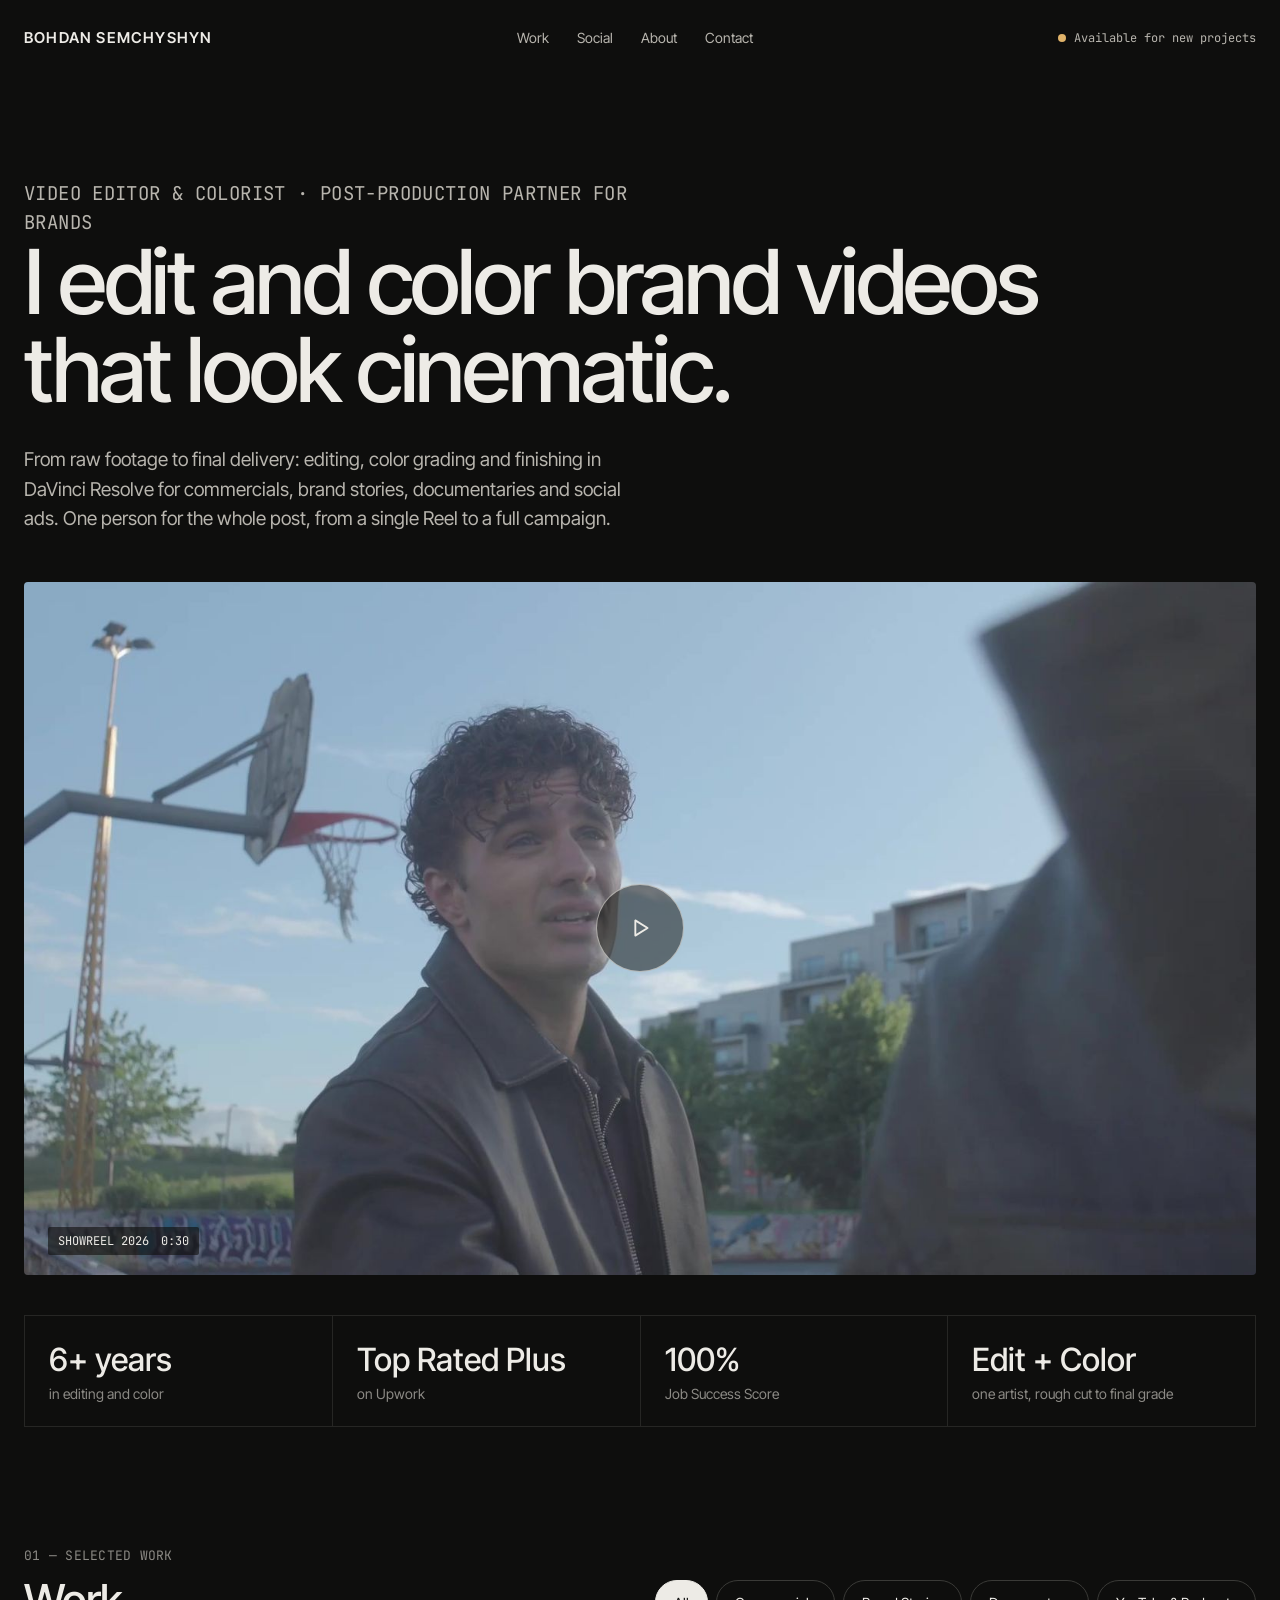
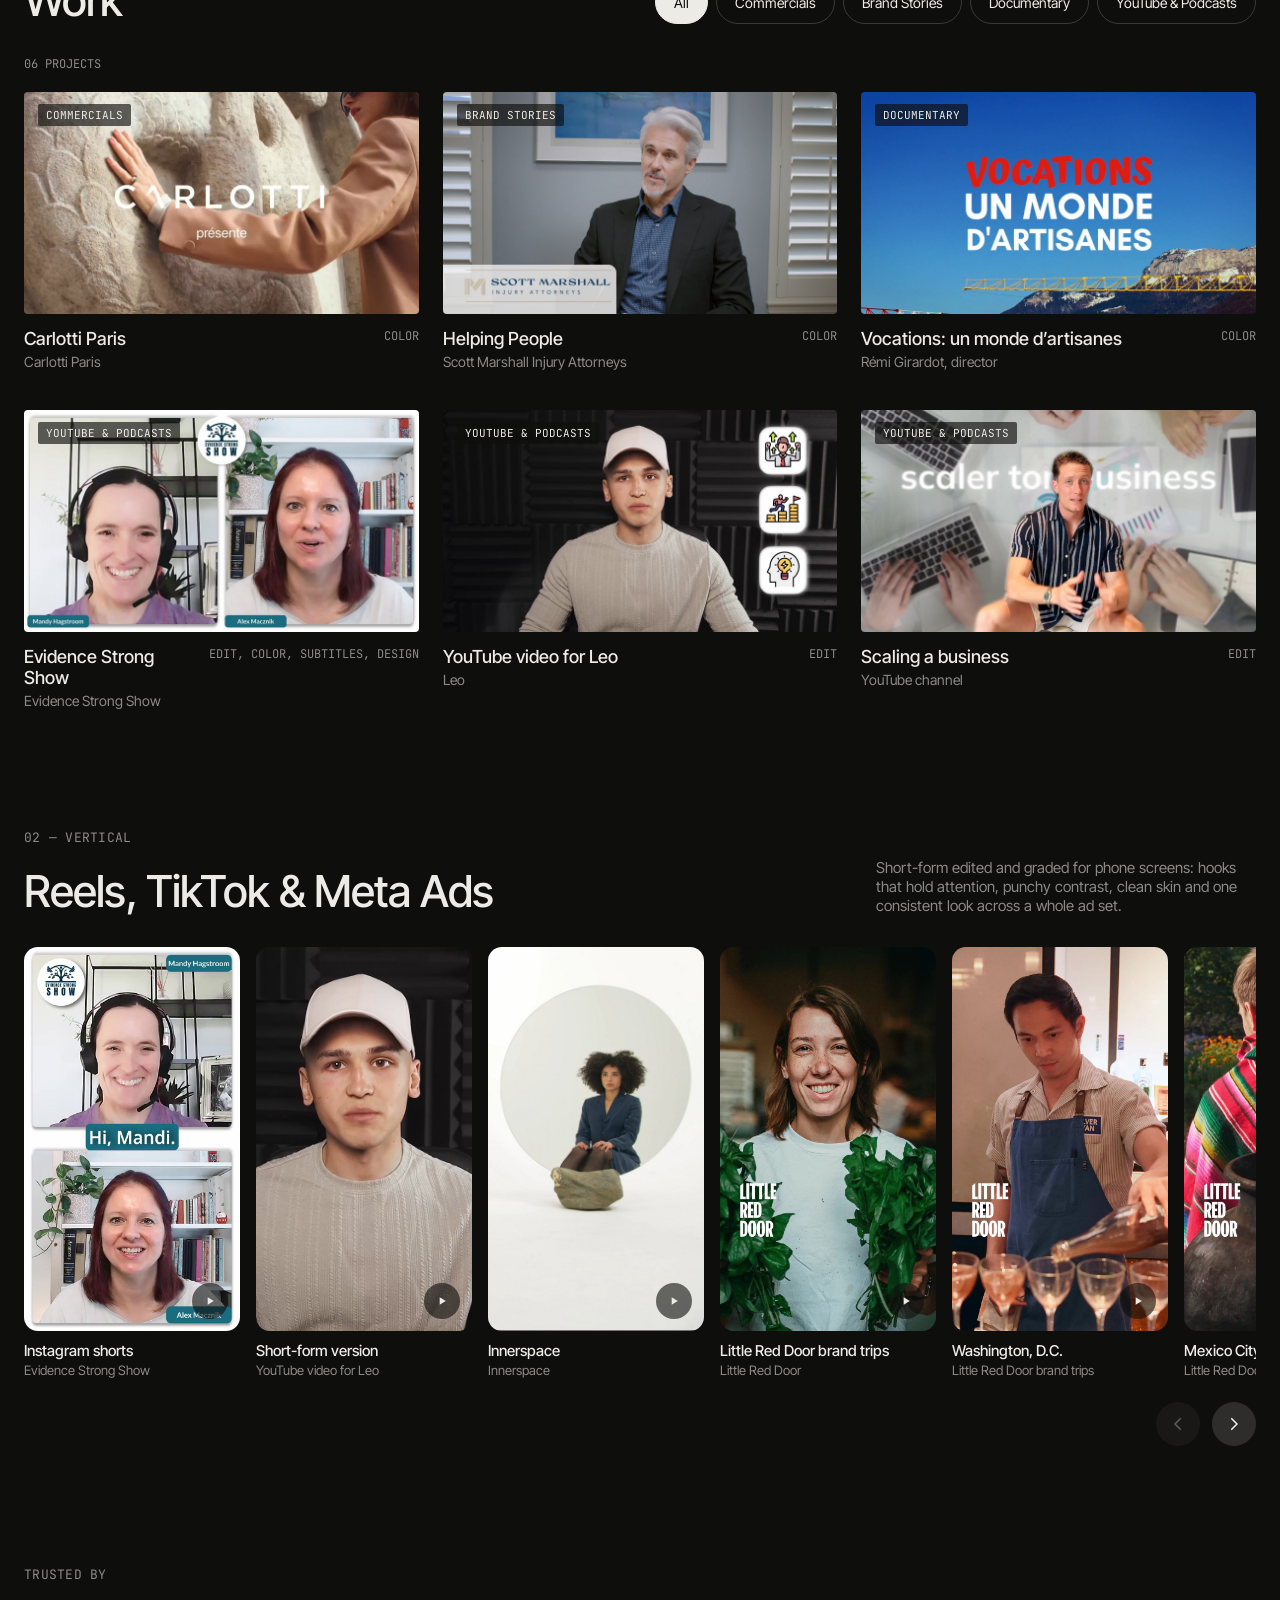
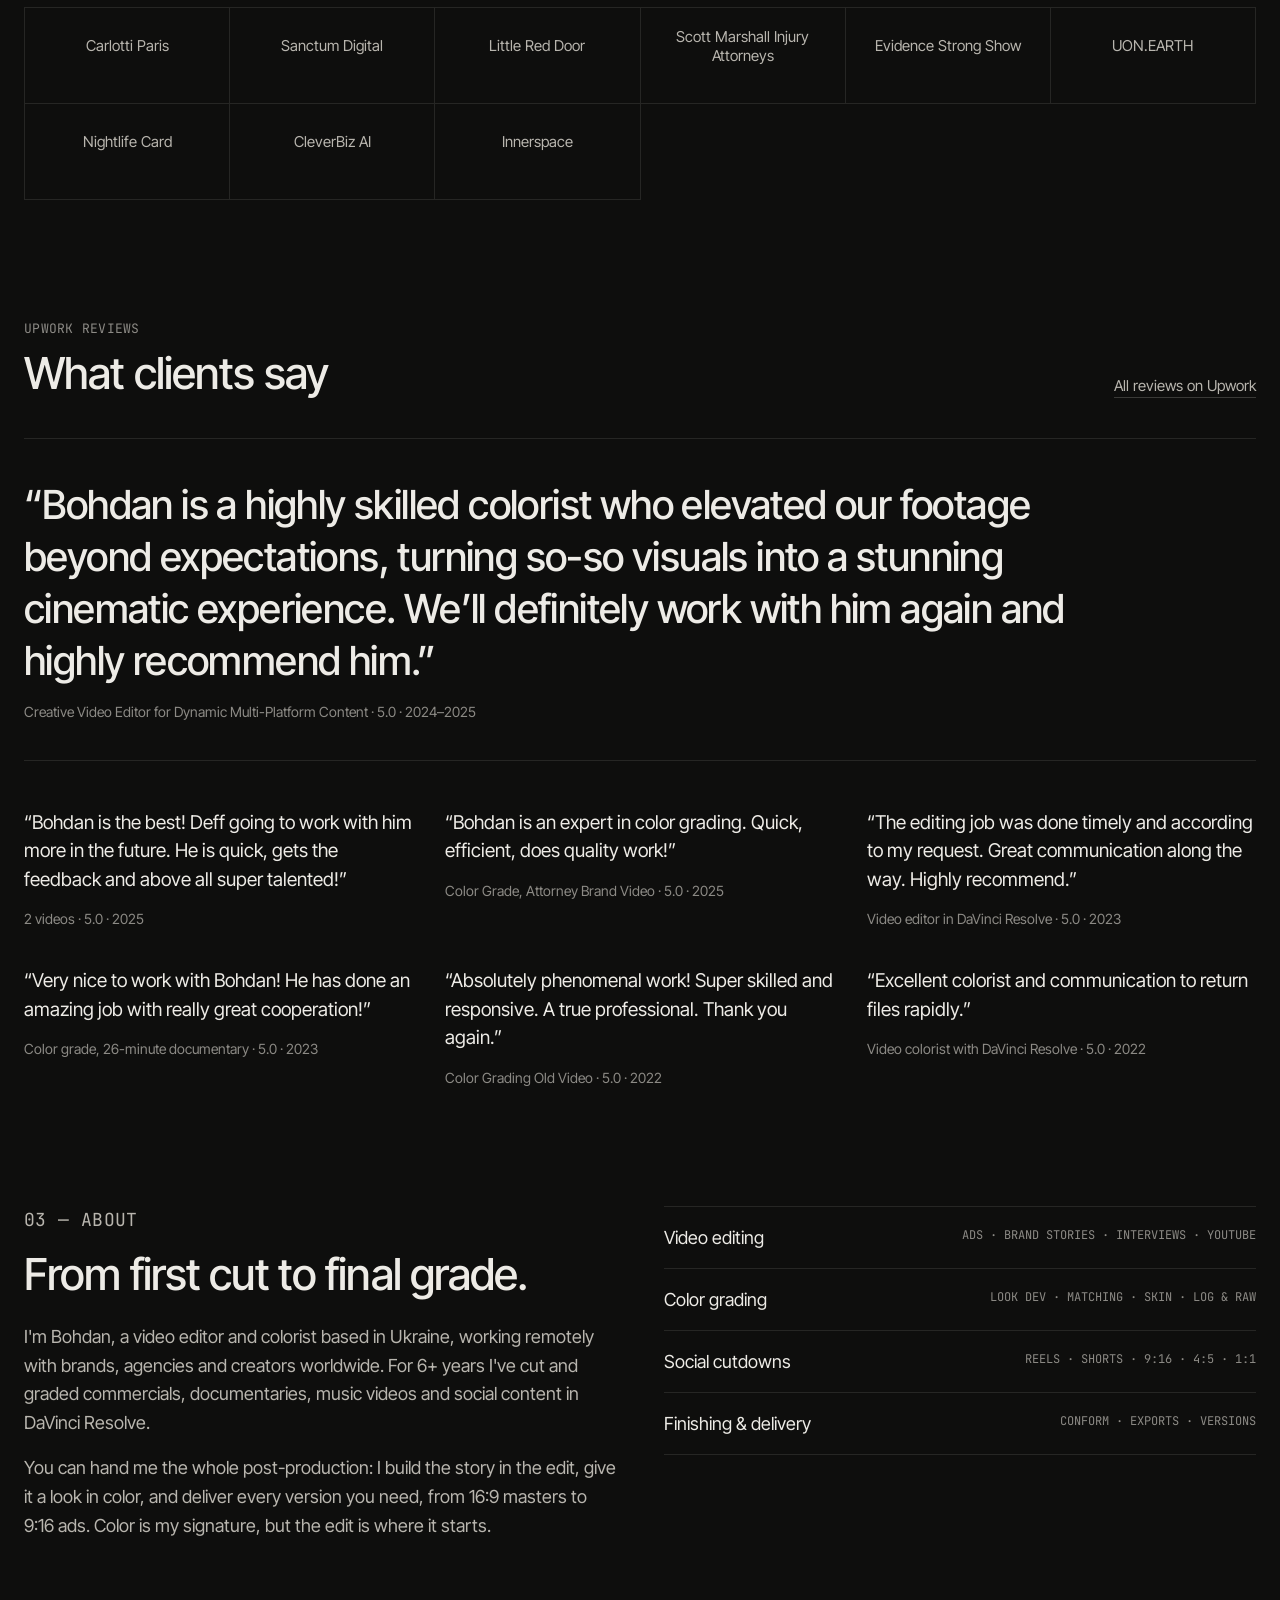
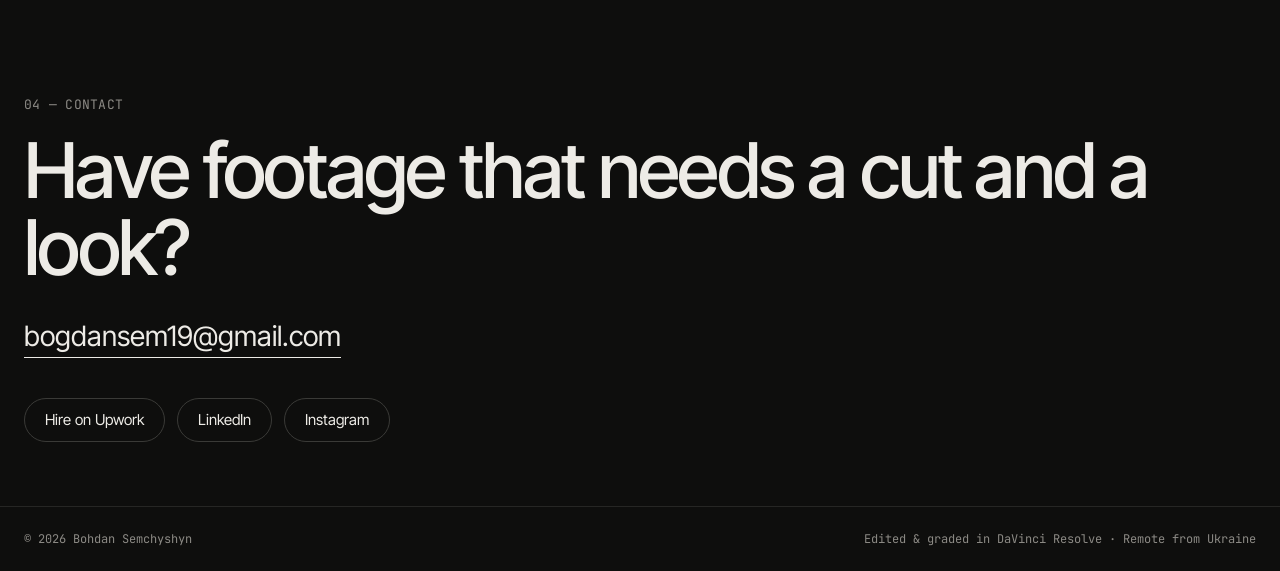
==== commit 60cd5fe2: "Add files via upload" ====
--- a/index.html
+++ b/index.html
@@ -1,640 +1,119 @@
 <!doctype html>
-<html lang="uk">
+<html lang="en">
 <head>
 <meta charset="utf-8">
 <meta name="viewport" content="width=device-width, initial-scale=1">
-<meta name="robots" content="noindex, nofollow">
-<title>Адмінка сайту</title>
+<title>Bohdan Semchyshyn — Video Editor &amp; Colorist</title>
+<meta name="description" content="Video editor and colorist working in DaVinci Resolve. Editing, color grading and finishing for commercials, brand stories, documentaries and social ads.">
+<meta property="og:title" content="Bohdan Semchyshyn — Video Editor &amp; Colorist">
+<meta property="og:description" content="Editing, color grading and finishing in DaVinci Resolve for brands, agencies and creators.">
+<meta property="og:image" content="img/showreel/cover.jpg">
 <link rel="preconnect" href="https://fonts.googleapis.com">
+<link rel="preconnect" href="https://fonts.gstatic.com" crossorigin>
 <link href="https://fonts.googleapis.com/css2?family=Inter+Tight:wght@400;500;600&family=JetBrains+Mono:wght@400;500&display=swap" rel="stylesheet">
-<style>
-:root {
-  --bg: #0E0E0D; --panel: #1A1A19; --panel-2: #222220; --line: #262624; --line-strong: #3A3A37;
-  --ink: #EDEBE6; --ink-2: #B8B5AE; --ink-3: #8C8A85; --accent: #E0B36A; --ok: #8FD19E; --danger: #E5786A;
-  --sans: 'Inter Tight', system-ui, sans-serif; --mono: 'JetBrains Mono', ui-monospace, monospace;
-  color-scheme: dark;
-}
-* { box-sizing: border-box; }
-[hidden] { display: none !important; }
-body { margin: 0; background: var(--bg); color: var(--ink); font-family: var(--sans); font-size: 15px; }
-button, input, select { font: inherit; color: inherit; }
-a { color: var(--ink); }
-:focus-visible { outline: 2px solid var(--accent); outline-offset: 2px; }
-.wrap { max-width: 1320px; margin: 0 auto; padding: 0 24px 64px; }
-.top { position: sticky; top: 0; z-index: 5; background: rgba(14,14,13,0.92); backdrop-filter: blur(10px); border-bottom: 1px solid var(--line); }
-.top .wrap { padding-top: 14px; padding-bottom: 14px; display: flex; flex-wrap: wrap; gap: 12px 20px; align-items: center; justify-content: space-between; }
-.brand { display: flex; align-items: baseline; gap: 12px; }
-.brand h1 { margin: 0; font-size: 20px; font-weight: 500; letter-spacing: -0.01em; }
-.conn { font-size: 13px; color: var(--ink-3); }
-.conn b { color: var(--ink-2); font-weight: 500; }
-.row { display: flex; flex-wrap: wrap; gap: 10px; align-items: center; }
-.btn { min-height: 40px; padding: 0 16px; border-radius: 999px; border: 1px solid var(--line-strong); background: transparent; cursor: pointer; white-space: nowrap; }
-.btn:hover:not(:disabled) { border-color: var(--ink-2); }
-.btn.primary { background: var(--ink); color: var(--bg); border-color: var(--ink); font-weight: 500; }
-.btn.accent { background: var(--accent); color: #1a1408; border-color: var(--accent); font-weight: 500; }
-.btn.small { min-height: 32px; padding: 0 12px; font-size: 13px; }
-.btn:disabled { opacity: 0.4; cursor: default; }
-input[type="text"], input[type="password"], select { min-height: 40px; padding: 0 12px; border-radius: 8px; border: 1px solid var(--line-strong); background: var(--panel); width: 100%; }
-label.field { display: grid; gap: 6px; font-size: 13px; color: var(--ink-3); }
-.hint { color: var(--ink-3); font-size: 14px; line-height: 1.55; margin: 0; }
-.status { font-size: 14px; color: var(--ink-2); }
-.status.ok { color: var(--ok); } .status.err { color: var(--danger); }
-.sec { display: flex; align-items: baseline; justify-content: space-between; gap: 12px; margin: 40px 0 16px; }
-.sec h2 { margin: 0; font-size: 13px; font-weight: 500; font-family: var(--mono); letter-spacing: 0.06em; text-transform: uppercase; color: var(--ink-3); }
-.panel { border: 1px solid var(--line); border-radius: 10px; padding: 20px; background: var(--panel); }
-.setup { margin-top: 32px; display: grid; gap: 16px; max-width: 760px; }
-.setup h2 { margin: 0; font-size: 20px; font-weight: 500; }
-.setup ol { margin: 0; padding-left: 20px; color: var(--ink-2); line-height: 1.7; font-size: 14px; }
-.setup code { font-family: var(--mono); font-size: 12px; background: var(--panel-2); padding: 1px 6px; border-radius: 4px; }
-.setup .two { display: grid; grid-template-columns: 1fr 1fr; gap: 12px; }
-@media (max-width: 640px) { .setup .two { grid-template-columns: 1fr; } }
+<link rel="stylesheet" href="assets/style.css">
+</head>
+<body data-page="home">
 
-/* Cards */
-.grid { display: grid; gap: 20px 16px; }
-.grid.work { grid-template-columns: repeat(auto-fill, minmax(250px, 1fr)); }
-.grid.reels { grid-template-columns: repeat(auto-fill, minmax(150px, 1fr)); }
-.card { position: relative; border-radius: 8px; padding: 6px; border: 1px solid transparent; cursor: grab; user-select: none; transition: border-color .15s, opacity .15s; }
-.card:hover { border-color: var(--line-strong); }
-.card.dragging { opacity: .35; }
-.card.target { border-color: var(--accent); }
-.thumb { position: relative; aspect-ratio: 16 / 9; border-radius: 5px; overflow: hidden; background: var(--panel); }
-.reels .thumb { aspect-ratio: 9 / 16; }
-.thumb img { position: absolute; inset: 0; width: 100%; height: 100%; object-fit: cover; pointer-events: none; }
-.num { position: absolute; left: 8px; top: 8px; font-family: var(--mono); font-size: 11px; background: rgba(14,14,13,.78); padding: 2px 7px; border-radius: 3px; }
-.badge { position: absolute; right: 8px; top: 8px; font-family: var(--mono); font-size: 10px; letter-spacing: .05em; background: var(--accent); color: #1a1408; padding: 2px 7px; border-radius: 3px; }
-.meta { margin-top: 10px; display: grid; gap: 2px; }
-.title { font-size: 14px; font-weight: 500; line-height: 1.3; }
-.cat { font-size: 12px; color: var(--ink-3); }
-.actions { display: flex; gap: 6px; margin-top: 8px; align-items: center; }
-.icon { width: 32px; height: 32px; border-radius: 50%; border: 1px solid var(--line-strong); background: transparent; cursor: pointer; display: inline-flex; align-items: center; justify-content: center; flex: none; }
-.icon:disabled { opacity: .3; cursor: default; }
-.edit { flex: 1; min-height: 32px; border-radius: 999px; border: 1px solid var(--line-strong); background: transparent; cursor: pointer; font-size: 13px; }
-.edit:hover, .icon:hover:not(:disabled) { border-color: var(--ink-2); }
+<header class="wrap site-header">
+  <a class="logo" href="#top">Bohdan Semchyshyn</a>
+  <nav class="nav" aria-label="Main">
+    <a href="#work">Work</a>
+    <a href="#social">Social</a>
+    <a href="#about">About</a>
+    <a href="#contact">Contact</a>
+  </nav>
+  <span class="status">Available for new projects</span>
+</header>
 
-/* Editor */
-dialog.editor { width: min(1240px, 100vw); max-width: 100vw; height: min(900px, 100dvh); max-height: 100dvh; padding: 0; border: 1px solid var(--line); border-radius: 12px; background: var(--bg); color: var(--ink); }
-dialog.editor::backdrop { background: rgba(0,0,0,.75); }
-.ed { height: 100%; display: grid; grid-template-rows: auto 1fr auto; }
-.ed-head, .ed-foot { padding: 14px 20px; display: flex; gap: 12px; align-items: center; justify-content: space-between; border-bottom: 1px solid var(--line); }
-.ed-foot { border-bottom: 0; border-top: 1px solid var(--line); }
-.ed-head h2 { margin: 0; font-size: 18px; font-weight: 500; }
-.ed-body { overflow: auto; padding: 20px; display: grid; grid-template-columns: minmax(0, 1fr) 360px; gap: 20px; align-items: start; }
-@media (max-width: 900px) { .ed-body { grid-template-columns: 1fr; } dialog.editor { border-radius: 0; height: 100dvh; } }
-.stage { background: #000; border-radius: 6px; overflow: hidden; display: flex; align-items: center; justify-content: center; min-height: 300px; position: relative; }
-.stage video { display: block; max-width: 100%; max-height: 58vh; }
-.drop { position: absolute; inset: 0; display: flex; flex-direction: column; align-items: center; justify-content: center; gap: 12px; color: var(--ink-2); border: 2px dashed var(--line-strong); border-radius: 6px; text-align: center; padding: 24px; }
-.drop.over { border-color: var(--accent); color: var(--ink); }
-.controls { display: flex; flex-wrap: wrap; gap: 8px; align-items: center; margin-top: 10px; }
-.tc { font-family: var(--mono); font-size: 13px; color: var(--ink-2); min-width: 112px; }
-input[type="range"] { width: 100%; accent-color: var(--accent); margin-top: 10px; }
-kbd { font-family: var(--mono); font-size: 11px; border: 1px solid currentColor; border-radius: 4px; padding: 0 5px; opacity: .7; }
-.side { display: grid; gap: 16px; }
-.box { border: 1px solid var(--line); border-radius: 8px; padding: 14px; display: grid; gap: 10px; }
-.box h3 { margin: 0; font-size: 14px; font-weight: 600; display: flex; justify-content: space-between; align-items: center; gap: 8px; }
-.coverbox { aspect-ratio: 16 / 9; background: var(--panel); border-radius: 4px; overflow: hidden; position: relative; }
-.coverbox.v { aspect-ratio: 9 / 16; max-height: 360px; margin: 0 auto; width: auto; height: 360px; }
-.coverbox img { width: 100%; height: 100%; object-fit: cover; display: block; }
-.tray { display: grid; grid-template-columns: repeat(auto-fill, minmax(96px, 1fr)); gap: 8px; }
-.tray.v { grid-template-columns: repeat(auto-fill, minmax(70px, 1fr)); }
-.fr { position: relative; border-radius: 4px; overflow: hidden; background: var(--panel); aspect-ratio: 16 / 9; }
-.tray.v .fr { aspect-ratio: 9 / 16; }
-.fr img { width: 100%; height: 100%; object-fit: cover; display: block; }
-.fr .n { position: absolute; left: 4px; top: 4px; font-family: var(--mono); font-size: 10px; background: rgba(0,0,0,.7); padding: 1px 5px; border-radius: 2px; }
-.fr .new { position: absolute; left: 4px; bottom: 4px; font-family: var(--mono); font-size: 9px; background: var(--accent); color: #1a1408; padding: 1px 4px; border-radius: 2px; }
-.fr .x { position: absolute; right: 4px; top: 4px; width: 22px; height: 22px; border-radius: 50%; border: 0; background: rgba(0,0,0,.75); cursor: pointer; font-size: 11px; }
-.fr .mv { position: absolute; right: 4px; bottom: 4px; display: flex; gap: 3px; }
-.fr .mv button { width: 22px; height: 22px; border-radius: 50%; border: 0; background: rgba(0,0,0,.75); cursor: pointer; font-size: 12px; }
-.empty { color: var(--ink-3); font-size: 13px; }
-.toast { position: fixed; left: 50%; bottom: 24px; transform: translateX(-50%); z-index: 20; background: var(--panel-2); border: 1px solid var(--line-strong); border-radius: 999px; padding: 12px 20px; font-size: 14px; max-width: calc(100vw - 32px); box-shadow: 0 10px 30px rgba(0,0,0,.4); }
-.toast.ok { border-color: rgba(143,209,158,.5); } .toast.err { border-color: rgba(229,120,106,.6); }
-</style>
-</head>
-<body>
-
-<div class="top">
-  <div class="wrap">
-    <div class="brand"><h1>Адмінка сайту</h1><span class="conn" id="conn"></span></div>
-    <div class="row">
-      <a class="btn" href="../" target="_blank" rel="noopener" style="display:inline-flex;align-items:center;text-decoration:none">Відкрити сайт</a>
-      <button class="btn" id="discard" disabled>Скасувати зміни</button>
-      <button class="btn primary" id="publish" disabled>Опублікувати</button>
-    </div>
-  </div>
-</div>
-
-<main class="wrap">
-  <section class="panel setup" id="setup" hidden>
-    <h2>Підключення до GitHub (один раз)</h2>
-    <p class="hint">Адмінка зберігає зміни прямо в ваш репозиторій на GitHub, і сайт оновлюється сам за 1–2 хвилини. Для цього потрібен ключ доступу:</p>
-    <ol>
-      <li>Відкрийте <a href="https://github.com/settings/personal-access-tokens/new" target="_blank" rel="noopener">github.com/settings/personal-access-tokens/new</a>.</li>
-      <li><b>Token name</b>: <code>portfolio admin</code>. <b>Expiration</b>: оберіть потрібний строк, наприклад рік.</li>
-      <li><b>Repository access</b> → <code>Only select repositories</code> → оберіть репозиторій сайту.</li>
-      <li><b>Permissions</b> → <b>Repository permissions</b> → <code>Contents</code> → <code>Read and write</code>.</li>
-      <li>Натисніть <b>Generate token</b>, скопіюйте ключ (починається з <code>github_pat_</code>) і вставте нижче.</li>
-    </ol>
-    <div class="two">
-      <label class="field">Репозиторій (логін/назва)
-        <input type="text" id="repo" placeholder="semchyshyn/portfolio" autocomplete="off" spellcheck="false">
-      </label>
-      <label class="field">Ключ доступу
-        <input type="password" id="token" placeholder="github_pat_…" autocomplete="off" spellcheck="false">
-      </label>
-    </div>
-    <div class="row">
-      <button class="btn primary" id="connect">Підключити</button>
-      <button class="btn" id="localMode">Працювати з папкою на компʼютері</button>
-      <span class="status" id="setupStatus" role="status"></span>
-    </div>
-    <p class="hint">Ключ зберігається тільки в цьому браузері на цьому компʼютері. Не відкривайте адмінку з ключем на чужих пристроях.</p>
+<main>
+  <section id="top" class="wrap hero">
+    <p class="eyebrow">VIDEO EDITOR &amp; COLORIST · POST-PRODUCTION PARTNER FOR BRANDS</p>
+    <h1>I edit and color brand videos that look cinematic.</h1>
+    <p>From raw footage to final delivery: editing, color grading and finishing in DaVinci Resolve for commercials, brand stories, documentaries and social ads. One person for the whole post, from a single Reel to a full campaign.</p>
   </section>
 
-  <div id="board" hidden>
-    <div class="sec"><h2>Work — сітка робіт</h2><span class="hint">Перетягуйте картки, щоб змінити порядок</span></div>
-    <div class="grid work" id="grid-work" data-g="work"></div>
-    <div class="sec"><h2>Social — стрічка шортсів</h2><span class="hint">Сюди потрапляють проєкти з <code>vertical: true</code></span></div>
-    <div class="grid reels" id="grid-reels" data-g="reels"></div>
-  </div>
+  <section class="wrap" aria-label="Showreel">
+    <div id="showreel"></div>
+    <div class="stats">
+      <div><strong>6+ years</strong><span>in editing and color</span></div>
+      <div><strong>Top Rated Plus</strong><span>on Upwork</span></div>
+      <div><strong>100%</strong><span>Job Success Score</span></div>
+      <div><strong>Edit + Color</strong><span>one artist, rough cut to final grade</span></div>
+    </div>
+  </section>
+
+  <section id="work" class="wrap section" aria-labelledby="work-title">
+    <div class="work-head">
+      <div>
+        <p class="eyebrow">01 — SELECTED WORK</p>
+        <h2 id="work-title" class="h2">Work</h2>
+      </div>
+      <div id="filters" class="filters" role="group" aria-label="Filter by category"></div>
+    </div>
+    <p id="count" class="count"></p>
+    <div id="grid" class="grid"></div>
+  </section>
+
+  <section id="social" class="wrap section" aria-labelledby="social-title">
+    <p class="eyebrow">02 — VERTICAL</p>
+    <div class="reels-head">
+      <h2 id="social-title" class="h2">Reels, TikTok &amp; Meta Ads</h2>
+      <p>Short-form edited and graded for phone screens: hooks that hold attention, punchy contrast, clean skin and one consistent look across a whole ad set.</p>
+    </div>
+    <div id="rail" class="rail" role="list" aria-label="Vertical videos"></div>
+    <div class="arrows">
+      <button type="button" id="prev" aria-label="Previous videos"></button>
+      <button type="button" id="next" aria-label="Next videos"></button>
+    </div>
+  </section>
+
+  <section class="wrap section" aria-labelledby="clients-title">
+    <p id="clients-title" class="eyebrow" style="margin-bottom:24px">TRUSTED BY</p>
+    <div id="clients" class="clients"></div>
+    <div id="brand-work" class="brand-work" hidden></div>
+  </section>
+
+  <section class="wrap section" aria-labelledby="reviews-title">
+    <p class="eyebrow">UPWORK REVIEWS</p>
+    <div class="reels-head" style="margin-bottom:40px">
+      <h2 id="reviews-title" class="h2">What clients say</h2>
+      <a id="upwork-all" class="link-line" href="#" target="_blank" rel="noopener">All reviews on Upwork</a>
+    </div>
+    <figure id="review-big" class="review-big"></figure>
+    <div id="reviews" class="reviews"></div>
+  </section>
+
+  <section id="about" class="wrap section about" aria-labelledby="about-title">
+    <div>
+      <p class="eyebrow">03 — ABOUT</p>
+      <h2 id="about-title" class="h2" style="margin-bottom:24px">From first cut to final grade.</h2>
+      <p>I'm Bohdan, a video editor and colorist based in Ukraine, working remotely with brands, agencies and creators worldwide. For 6+ years I've cut and graded commercials, documentaries, music videos and social content in DaVinci Resolve.</p>
+      <p>You can hand me the whole post-production: I build the story in the edit, give it a look in color, and deliver every version you need, from 16:9 masters to 9:16 ads. Color is my signature, but the edit is where it starts.</p>
+    </div>
+    <div>
+      <ul class="services">
+        <li><span>Video editing</span><span>ADS · BRAND STORIES · INTERVIEWS · YOUTUBE</span></li>
+        <li><span>Color grading</span><span>LOOK DEV · MATCHING · SKIN · LOG &amp; RAW</span></li>
+        <li><span>Social cutdowns</span><span>REELS · SHORTS · 9:16 · 4:5 · 1:1</span></li>
+        <li><span>Finishing &amp; delivery</span><span>CONFORM · EXPORTS · VERSIONS</span></li>
+      </ul>
+    </div>
+  </section>
+
+  <section id="contact" class="wrap contact" aria-labelledby="contact-title">
+    <p class="eyebrow" style="margin-bottom:20px">04 — CONTACT</p>
+    <h2 id="contact-title">Have footage that needs a cut and a look?</h2>
+    <div id="contact-links"></div>
+  </section>
 </main>
 
-<dialog class="editor" id="editor" aria-labelledby="edTitle">
-  <div class="ed">
-    <div class="ed-head">
-      <h2 id="edTitle">Проєкт</h2>
-      <button class="icon" id="edClose" aria-label="Закрити">✕</button>
-    </div>
-    <div class="ed-body">
-      <div style="min-width:0">
-        <div class="stage" id="stage">
-          <video id="video" playsinline muted hidden></video>
-          <div class="drop" id="drop">
-            <div>Перетягніть сюди відеофайл проєкту (mp4, mov)</div>
-            <label class="btn primary" style="display:inline-flex;align-items:center">Вибрати файл
-              <input type="file" id="file" accept="video/*" hidden>
-            </label>
-            <div class="hint">Краще брати фінальний експорт з DaVinci. Відео не завантажується в інтернет, з нього беруться лише кадри.</div>
-          </div>
-        </div>
-        <input type="range" id="scrub" min="0" max="1000" value="0" step="1" aria-label="Позиція у відео" disabled>
-        <div class="controls">
-          <button class="btn small" id="play" disabled>Play</button>
-          <button class="btn small" id="back1s" disabled>−1 с</button>
-          <button class="btn small" id="backF" disabled>−1 кадр</button>
-          <button class="btn small" id="fwdF" disabled>+1 кадр</button>
-          <button class="btn small" id="fwd1s" disabled>+1 с</button>
-          <span class="tc" id="tc">00:00:00:00</span>
-          <button type="button" class="btn small" id="otherFile" hidden>Інший файл</button>
-          <select id="fps" aria-label="Кадрів на секунду" style="width:auto;min-height:32px"><option>23.976</option><option selected>25</option><option>29.97</option><option>30</option><option>50</option><option>60</option></select>
-        </div>
-        <div class="controls">
-          <button class="btn accent" id="setCover" disabled>Зробити обкладинкою <kbd>C</kbd></button>
-          <button class="btn primary" id="addFrame" disabled>Додати в кадри <kbd>F</kbd></button>
-        </div>
-        <p class="hint" style="margin-top:10px">Пробіл: play/pause. ← →: по кадру, з Shift: по секунді.</p>
-      </div>
-      <aside class="side">
-        <div class="box">
-          <h3>Обкладинка <button class="btn small" id="coverReset" hidden>Повернути стару</button></h3>
-          <div class="coverbox" id="coverBox"></div>
-        </div>
-        <div class="box">
-          <h3><span>Вибрані кадри <span class="hint" id="fcount"></span></span></h3>
-          <div class="tray" id="tray"></div>
-          <p class="hint" style="font-size:13px">Порядок тут = порядок на сторінці проєкту. Стрілками переставляйте, ✕ прибирає кадр.</p>
-        </div>
-      </aside>
-    </div>
-    <div class="ed-foot">
-      <span class="hint" style="font-size:13px">Зміни потраплять на сайт після «Опублікувати».</span>
-      <button class="btn primary" id="edDone">Готово</button>
-    </div>
-  </div>
-</dialog>
+<footer class="wrap site-footer">
+  <span>© <span data-year>2026</span> Bohdan Semchyshyn</span>
+  <span>Edited &amp; graded in DaVinci Resolve · Remote from Ukraine</span>
+</footer>
 
-<script>
-(function () {
-  'use strict';
-  var $ = function (id) { return document.getElementById(id); };
-  function esc(s) { return String(s == null ? '' : s).replace(/[&<>"]/g, function (c) { return { '&': '&amp;', '<': '&lt;', '>': '&gt;', '"': '&quot;' }[c]; }); }
-  function toast(msg, kind, ms) {
-    document.querySelectorAll('.toast').forEach(function (x) { x.remove(); });
-    var t = document.createElement('div'); t.className = 'toast ' + (kind || ''); t.setAttribute('role', 'status'); t.textContent = msg;
-    var d = document.getElementById('editor');
-    (d && d.open ? d : document.body).appendChild(t); setTimeout(function () { t.remove(); }, ms || 4000);
-  }
-  function lsGet(k) { try { return localStorage.getItem(k); } catch (e) { return null; } }
-  function lsSet(k, v) { try { v == null ? localStorage.removeItem(k) : localStorage.setItem(k, v); } catch (e) {} }
-
-  /* ---------------- Storage backends ---------------- */
-  // GitHub: reads site.js through the API, writes everything as one commit.
-  function GitHub(repo, token) {
-    var base = 'https://api.github.com/repos/' + repo;
-    var prefix = '', branch = 'main';
-    function api(path, opts) {
-      opts = opts || {};
-      opts.headers = Object.assign({ Authorization: 'Bearer ' + token, Accept: 'application/vnd.github+json', 'X-GitHub-Api-Version': '2022-11-28' }, opts.headers || {});
-      return fetch(base + path, opts).then(function (r) {
-        if (!r.ok) return r.json().catch(function () { return {}; }).then(function (j) {
-          var m = j.message || ('HTTP ' + r.status);
-          if (r.status === 401) m = 'ключ недійсний або прострочений';
-          if (r.status === 404) m = 'репозиторій не знайдено або ключ не має до нього доступу';
-          if (r.status === 403) m = 'ключу бракує дозволу Contents: Read and write';
-          throw new Error(m);
-        });
-        if (r.status === 204) return null;
-        return opts.headers.Accept === 'application/vnd.github.raw' ? r.text() : r.json();
-      });
-    }
-    function head() {
-      return api('/git/ref/heads/' + branch).then(function (ref) {
-        return api('/git/commits/' + ref.object.sha).then(function (c) { return { commit: ref.object.sha, tree: c.tree.sha }; });
-      });
-    }
-    return {
-      label: function () { return 'GitHub: <b>' + esc(repo) + '</b>'; },
-      // Find the branch and where the site lives inside the repo
-      init: function () {
-        return api('').then(function (info) {
-          branch = info.default_branch;
-          return head();
-        }).then(function (h) {
-          return api('/git/trees/' + h.tree + '?recursive=1');
-        }).then(function (t) {
-          var hit = t.tree.filter(function (e) { return /(^|\/)data\/site\.js$/.test(e.path); })
-            .sort(function (a, b) { return a.path.length - b.path.length; })[0];
-          if (!hit) throw new Error('у репозиторії не знайдено data/site.js');
-          prefix = hit.path.replace(/data\/site\.js$/, '');
-        });
-      },
-      readSite: function () {
-        return head().then(function (h) {
-          return api('/contents/' + prefix + 'data/site.js?ref=' + h.commit, { headers: { Accept: 'application/vnd.github.raw' } });
-        }).catch(function (e) { throw e; });
-      },
-      // writes: [{ path, blob? , text? }], deletes: [path]
-      commit: function (writes, deletes, message) {
-        var h;
-        return head().then(function (x) {
-          h = x;
-          return api('/git/trees/' + h.tree + '?recursive=1');
-        }).then(function (t) {
-          var existing = {}; t.tree.forEach(function (e) { existing[e.path] = true; });
-          return Promise.all(writes.map(function (w) {
-            var body = w.text != null ? Promise.resolve({ content: w.text, encoding: 'utf-8' })
-              : blobToB64(w.blob).then(function (b) { return { content: b, encoding: 'base64' }; });
-            return body.then(function (b) { return api('/git/blobs', { method: 'POST', body: JSON.stringify(b) }); })
-              .then(function (r) { return { path: prefix + w.path, mode: '100644', type: 'blob', sha: r.sha }; });
-          })).then(function (entries) {
-            deletes.forEach(function (d) {
-              if (existing[prefix + d]) entries.push({ path: prefix + d, mode: '100644', type: 'blob', sha: null });
-            });
-            return api('/git/trees', { method: 'POST', body: JSON.stringify({ base_tree: h.tree, tree: entries }) });
-          });
-        }).then(function (tree) {
-          return api('/git/commits', { method: 'POST', body: JSON.stringify({ message: message, tree: tree.sha, parents: [h.commit] }) });
-        }).then(function (c) {
-          return api('/git/refs/heads/' + branch, { method: 'PATCH', body: JSON.stringify({ sha: c.sha }) });
-        });
-      }
-    };
-  }
-  // Local folder (Chrome / Edge), for working with the site on the computer
-  function Local(dir) {
-    function file(path, create) {
-      var parts = path.split('/'), name = parts.pop();
-      return parts.reduce(function (p, d) { return p.then(function (h) { return h.getDirectoryHandle(d, { create: !!create }); }); }, Promise.resolve(dir))
-        .then(function (h) { return { dir: h, name: name }; });
-    }
-    return {
-      label: function () { return 'Папка: <b>' + esc(dir.name) + '</b>'; },
-      init: function () { return file('data/site.js').then(function (f) { return f.dir.getFileHandle(f.name); }); },
-      readSite: function () { return file('data/site.js').then(function (f) { return f.dir.getFileHandle(f.name); }).then(function (h) { return h.getFile(); }).then(function (f) { return f.text(); }); },
-      commit: async function (writes, deletes) {
-        for (var i = 0; i < writes.length; i++) {
-          var f = await file(writes[i].path, true);
-          var fh = await f.dir.getFileHandle(f.name, { create: true });
-          var w = await fh.createWritable(); await w.write(writes[i].text != null ? writes[i].text : writes[i].blob); await w.close();
-        }
-        for (var j = 0; j < deletes.length; j++) {
-          try { var g = await file(deletes[j]); await g.dir.removeEntry(g.name); } catch (e) {}
-        }
-      }
-    };
-  }
-  function blobToB64(blob) {
-    return new Promise(function (res, rej) {
-      var r = new FileReader();
-      r.onload = function () { res(String(r.result).split(',')[1]); };
-      r.onerror = rej; r.readAsDataURL(blob);
-    });
-  }
-
-  /* ---------------- State ---------------- */
-  var store = null, SITE = null, bySlug = {};
-  var savedOrder = [], order = [];
-  var edits = {};   // slug -> { cover: {blob,url}|null, frames: [{name, url, blob?}] }
-
-  function parseSite(text) {
-    var w = {};
-    new Function('window', text)(w);
-    if (!w.SITE || !w.SITE.projects) throw new Error('data/site.js не вдалося прочитати');
-    return w.SITE;
-  }
-  function loadSite() {
-    return store.readSite().then(function (text) {
-      SITE = parseSite(text);
-      bySlug = {}; SITE.projects.forEach(function (p) { bySlug[p.slug] = p; });
-      savedOrder = (SITE.order || []).filter(function (s) { return bySlug[s]; });
-      SITE.projects.forEach(function (p) { if (savedOrder.indexOf(p.slug) < 0) savedOrder.push(p.slug); });
-      order = savedOrder.slice(); edits = {};
-      render();
-    });
-  }
-  function dirty() { return order.join() !== savedOrder.join() || Object.keys(edits).length > 0; }
-  function syncButtons() {
-    var n = Object.keys(edits).length + (order.join() !== savedOrder.join() ? 1 : 0);
-    $('publish').disabled = !n;
-    $('discard').disabled = !n;
-    $('publish').textContent = n ? 'Опублікувати (' + n + ')' : 'Опублікувати';
-  }
-  window.addEventListener('beforeunload', function (e) { if (store && dirty()) { e.preventDefault(); e.returnValue = ''; } });
-
-  /* ---------------- Board ---------------- */
-  var ver = Date.now();
-  function imgUrl(slug, name) { return '../img/' + slug + '/' + name + '?v=' + ver; }
-  function group(g) { return order.filter(function (s) { return !!bySlug[s].vertical === (g === 'reels'); }); }
-  function setGroup(g, list) { order = g === 'reels' ? group('work').concat(list) : list.concat(group('reels')); }
-  function render() {
-    ['work', 'reels'].forEach(function (g) {
-      var list = group(g);
-      $('grid-' + g).innerHTML = list.map(function (slug, i) {
-        var p = bySlug[slug], e = edits[slug];
-        var src = e && e.cover ? e.cover.url : imgUrl(slug, 'cover.jpg');
-        return '<div class="card" draggable="true" data-i="' + i + '" data-slug="' + esc(slug) + '">' +
-          '<div class="thumb"><img src="' + esc(src) + '" alt=""><span class="num">' + (i < 9 ? '0' : '') + (i + 1) + '</span>' +
-          (e ? '<span class="badge">ЗМІНЕНО</span>' : '') + '</div>' +
-          '<div class="meta"><div class="title">' + esc(p.title) + '</div><div class="cat">' + esc(p.category) + ' · ' + (p.frames || []).length + ' кадр.</div></div>' +
-          '<div class="actions">' +
-          '<button class="icon" data-move="-1" aria-label="Раніше: ' + esc(p.title) + '"' + (i === 0 ? ' disabled' : '') + '>‹</button>' +
-          '<button class="edit" data-edit>Обкладинка і кадри</button>' +
-          '<button class="icon" data-move="1" aria-label="Пізніше: ' + esc(p.title) + '"' + (i === list.length - 1 ? ' disabled' : '') + '>›</button>' +
-          '</div></div>';
-      }).join('');
-    });
-    syncButtons();
-  }
-  var from = null, fromG = null;
-  ['work', 'reels'].forEach(function (g) {
-    var el = $('grid-' + g);
-    el.addEventListener('click', function (e) {
-      var c = e.target.closest('.card'); if (!c) return;
-      if (e.target.closest('[data-edit]')) { openEditor(c.dataset.slug); return; }
-      var b = e.target.closest('[data-move]'); if (!b) return;
-      var list = group(g), i = +c.dataset.i, j = i + +b.dataset.move;
-      if (j < 0 || j >= list.length) return;
-      list.splice(j, 0, list.splice(i, 1)[0]); setGroup(g, list); render();
-      var again = el.querySelector('.card[data-i="' + j + '"] [data-move="' + b.dataset.move + '"]');
-      if (again && !again.disabled) again.focus();
-    });
-    el.addEventListener('dragstart', function (e) {
-      var c = e.target.closest('.card'); if (!c) return;
-      from = +c.dataset.i; fromG = g; c.classList.add('dragging');
-      e.dataTransfer.effectAllowed = 'move';
-      try { e.dataTransfer.setData('text/plain', c.dataset.slug); } catch (x) {}
-    });
-    el.addEventListener('dragover', function (e) {
-      var c = e.target.closest('.card'); if (!c || from === null || fromG !== g) return;
-      e.preventDefault();
-      document.querySelectorAll('.card.target').forEach(function (x) { if (x !== c) x.classList.remove('target'); });
-      c.classList.add('target');
-    });
-    el.addEventListener('drop', function (e) {
-      var c = e.target.closest('.card'); if (!c || from === null || fromG !== g) return;
-      e.preventDefault();
-      var list = group(g); list.splice(+c.dataset.i, 0, list.splice(from, 1)[0]);
-      setGroup(g, list); from = null; render();
-    });
-    el.addEventListener('dragend', function () {
-      from = null;
-      document.querySelectorAll('.card').forEach(function (x) { x.classList.remove('dragging', 'target'); });
-    });
-  });
-
-  /* ---------------- Editor ---------------- */
-  var dlg = $('editor'), video = $('video'), scrub = $('scrub');
-  var cur = null, draft = null;   // slug, { cover, frames }
-  function openEditor(slug) {
-    cur = slug;
-    var p = bySlug[slug], e = edits[slug];
-    draft = e ? { cover: e.cover, frames: e.frames.slice() }
-      : { cover: null, frames: (p.frames || []).map(function (f) { return { name: f, url: imgUrl(slug, f) }; }) };
-    resetVideo();
-    $('edTitle').textContent = p.title;
-    $('coverBox').classList.toggle('v', !!p.vertical);
-    $('tray').classList.toggle('v', !!p.vertical);
-    drawDraft();
-    dlg.showModal();
-  }
-  function closeEditor(save) {
-    if (save && cur) {
-      var p = bySlug[cur];
-      var same = !draft.cover && draft.frames.map(function (f) { return f.name; }).join() === (p.frames || []).join();
-      if (same) delete edits[cur]; else edits[cur] = draft;
-      render();
-    }
-    video.pause();
-    dlg.close();
-  }
-  $('edDone').addEventListener('click', function () { closeEditor(true); });
-  $('edClose').addEventListener('click', function () { closeEditor(true); });
-  dlg.addEventListener('cancel', function (e) { e.preventDefault(); closeEditor(true); });
-  $('coverReset').addEventListener('click', function () { draft.cover = null; drawDraft(); });
-
-  function drawDraft() {
-    var src = draft.cover ? draft.cover.url : imgUrl(cur, 'cover.jpg');
-    $('coverBox').innerHTML = '<img src="' + esc(src) + '" alt="Обкладинка">';
-    $('coverReset').hidden = !draft.cover;
-    $('tray').innerHTML = draft.frames.length ? draft.frames.map(function (f, i) {
-      return '<div class="fr"><img src="' + esc(f.url) + '" alt="Кадр ' + (i + 1) + '">' +
-        '<span class="n">' + (i + 1) + '</span>' + (f.blob ? '<span class="new">НОВИЙ</span>' : '') +
-        '<button class="x" data-del="' + i + '" aria-label="Прибрати кадр ' + (i + 1) + '">✕</button>' +
-        '<span class="mv"><button data-up="' + i + '" aria-label="Раніше">‹</button><button data-down="' + i + '" aria-label="Пізніше">›</button></span></div>';
-    }).join('') : '<p class="empty">Кадрів поки немає. Відкрийте відео і натисніть «Додати в кадри».</p>';
-    $('fcount').textContent = draft.frames.length ? '(' + draft.frames.length + ')' : '';
-  }
-  $('tray').addEventListener('click', function (e) {
-    var b = e.target.closest('button'); if (!b) return;
-    var i, fr = draft.frames;
-    if (b.dataset.del != null) fr.splice(+b.dataset.del, 1);
-    else if (b.dataset.up != null && (i = +b.dataset.up) > 0) fr.splice(i - 1, 0, fr.splice(i, 1)[0]);
-    else if (b.dataset.down != null && (i = +b.dataset.down) < fr.length - 1) fr.splice(i + 1, 0, fr.splice(i, 1)[0]);
-    drawDraft();
-  });
-
-  // Video
-  function resetVideo() {
-    video.pause();
-    if (video.src) { URL.revokeObjectURL(video.src); video.removeAttribute('src'); video.load(); }
-    video.hidden = true; $('drop').hidden = false; $('otherFile').hidden = true;
-    ['play', 'back1s', 'backF', 'fwdF', 'fwd1s', 'setCover', 'addFrame'].forEach(function (id) { $(id).disabled = true; });
-    scrub.disabled = true; scrub.value = 0; $('tc').textContent = '00:00:00:00';
-  }
-  function loadVideo(file) {
-    if (!file || !/^video\//.test(file.type)) { toast('Це не відеофайл. Оберіть mp4 або mov.', 'err'); return; }
-    if (video.src) URL.revokeObjectURL(video.src);
-    video.src = URL.createObjectURL(file); video.hidden = false; $('drop').hidden = true; $('otherFile').hidden = false;
-  }
-  $('file').addEventListener('change', function (e) { loadVideo(e.target.files[0]); e.target.value = ''; });
-  $('otherFile').addEventListener('click', function () { $('file').click(); });
-  var stage = $('stage');
-  stage.addEventListener('dragover', function (e) { e.preventDefault(); $('drop').classList.add('over'); });
-  stage.addEventListener('dragleave', function () { $('drop').classList.remove('over'); });
-  stage.addEventListener('drop', function (e) { e.preventDefault(); $('drop').classList.remove('over'); loadVideo(e.dataTransfer.files[0]); });
-  video.addEventListener('loadedmetadata', function () {
-    ['play', 'back1s', 'backF', 'fwdF', 'fwd1s', 'setCover', 'addFrame'].forEach(function (id) { $(id).disabled = false; });
-    scrub.disabled = false; video.currentTime = Math.min(1, video.duration / 2);
-  });
-  function fps() { return parseFloat($('fps').value); }
-  function seek(t) { video.pause(); video.currentTime = Math.max(0, Math.min(video.duration - 0.001, t)); }
-  function tc(t) {
-    var f = fps(), total = Math.round(t * f), fr = Math.round(f), ff = total % fr, s = Math.floor(total / fr);
-    function p(n) { return (n < 10 ? '0' : '') + n; }
-    return p(Math.floor(s / 3600)) + ':' + p(Math.floor(s / 60) % 60) + ':' + p(s % 60) + ':' + p(ff);
-  }
-  function sync() {
-    $('tc').textContent = tc(video.currentTime);
-    if (video.duration) scrub.value = Math.round(video.currentTime / video.duration * 1000);
-    $('play').textContent = video.paused ? 'Play' : 'Pause';
-  }
-  ['timeupdate', 'seeked', 'play', 'pause'].forEach(function (ev) { video.addEventListener(ev, sync); });
-  scrub.addEventListener('input', function () { seek(scrub.value / 1000 * video.duration); });
-  $('play').addEventListener('click', function () { video.paused ? video.play() : video.pause(); });
-  $('back1s').addEventListener('click', function () { seek(video.currentTime - 1); });
-  $('fwd1s').addEventListener('click', function () { seek(video.currentTime + 1); });
-  $('backF').addEventListener('click', function () { seek(video.currentTime - 1 / fps()); });
-  $('fwdF').addEventListener('click', function () { seek(video.currentTime + 1 / fps()); });
-  dlg.addEventListener('keydown', function (e) {
-    if (video.hidden) return;
-    var a = document.activeElement;
-    if (a && /INPUT|SELECT/.test(a.tagName) && a.type !== 'range') return;
-    var k = e.key;
-    if (k === ' ') { e.preventDefault(); $('play').click(); }
-    else if (k === 'ArrowLeft') { e.preventDefault(); seek(video.currentTime - (e.shiftKey ? 1 : 1 / fps())); }
-    else if (k === 'ArrowRight') { e.preventDefault(); seek(video.currentTime + (e.shiftKey ? 1 : 1 / fps())); }
-    else if (/^[cCсС]$/.test(k)) grab().then(setCover);
-    else if (/^[fFаА]$/.test(k)) grab().then(addFrame);
-  });
-  function grab() {
-    video.pause();
-    var w = video.videoWidth, h = video.videoHeight, s = Math.min(1, 1600 / Math.max(w, h));
-    var c = document.createElement('canvas'); c.width = Math.round(w * s); c.height = Math.round(h * s);
-    var ctx = c.getContext('2d'); ctx.imageSmoothingQuality = 'high'; ctx.drawImage(video, 0, 0, c.width, c.height);
-    return new Promise(function (res) { c.toBlob(function (b) { res({ blob: b, url: URL.createObjectURL(b) }); }, 'image/jpeg', 0.86); });
-  }
-  function setCover(f) { draft.cover = f; drawDraft(); toast('Обкладинку вибрано: ' + tc(video.currentTime), 'ok', 2000); }
-  function addFrame(f) {
-    f.name = 'f' + Date.now().toString(36) + '.jpg';
-    draft.frames.push(f); drawDraft(); toast('Кадр додано: ' + tc(video.currentTime), 'ok', 2000);
-  }
-  $('setCover').addEventListener('click', function () { grab().then(setCover); });
-  $('addFrame').addEventListener('click', function () { grab().then(addFrame); });
-
-  /* ---------------- Publish ---------------- */
-  function applyToSite(text) {
-    var line = 'order: [' + order.map(function (s) { return '"' + s + '"'; }).join(', ') + '],';
-    if (/order:\s*\[[^\]]*\],?/.test(text)) text = text.replace(/order:\s*\[[^\]]*\],?/, line);
-    else text = text.replace(/(\n\s*projects:\s*\[)/, '\n  ' + line + '\n$1');
-    Object.keys(edits).forEach(function (slug) {
-      var at = text.indexOf('slug: "' + slug + '"'); if (at < 0) return;
-      var next = text.indexOf('slug: "', at + 7), end = next < 0 ? text.length : next;
-      var block = text.slice(at, end);
-      var fl = 'frames: [' + edits[slug].frames.map(function (f) { return '"' + f.name + '"'; }).join(', ') + ']';
-      block = /frames:\s*\[[^\]]*\]/.test(block) ? block.replace(/frames:\s*\[[^\]]*\]/, fl) : block.replace(/(slug: "[^"]+",)/, '$1\n      ' + fl + ',');
-      text = text.slice(0, at) + block + text.slice(end);
-    });
-    return text;
-  }
-  $('publish').addEventListener('click', function () {
-    var btn = $('publish'); btn.disabled = true; btn.textContent = 'Публікую…';
-    var writes = [], deletes = [];
-    Object.keys(edits).forEach(function (slug) {
-      var e = edits[slug], keep = {};
-      if (e.cover) writes.push({ path: 'img/' + slug + '/cover.jpg', blob: e.cover.blob });
-      e.frames.forEach(function (f) { keep[f.name] = true; if (f.blob) writes.push({ path: 'img/' + slug + '/' + f.name, blob: f.blob }); });
-      (bySlug[slug].frames || []).forEach(function (f) { if (!keep[f]) deletes.push('img/' + slug + '/' + f); });
-    });
-    store.readSite().then(function (text) {
-      var out = applyToSite(text);
-      parseSite(out); // safety check before writing
-      writes.push({ path: 'data/site.js', text: out });
-      return store.commit(writes, deletes, 'Update portfolio from admin');
-    }).then(function () {
-      ver = Date.now();
-      toast(store.isGit ? 'Опубліковано. Сайт оновиться за 1–2 хвилини.' : 'Збережено в папку сайту.', 'ok', 6000);
-      return loadSite();
-    }).catch(function (err) {
-      toast('Не вдалося опублікувати: ' + err.message, 'err', 8000);
-      syncButtons();
-    });
-  });
-  $('discard').addEventListener('click', function () {
-    if (!confirmDiscard()) return;
-    order = savedOrder.slice(); edits = {}; render();
-  });
-  function confirmDiscard() { return window.confirm('Скасувати всі неопубліковані зміни?'); }
-
-  /* ---------------- Connect ---------------- */
-  function guessRepo() {
-    var m = location.hostname.match(/^([^.]+)\.github\.io$/i);
-    if (!m) return '';
-    var seg = location.pathname.split('/').filter(Boolean)[0];
-    return m[1] + '/' + (seg && seg !== 'admin' ? seg : m[1] + '.github.io');
-  }
-  function start(s, isGit) {
-    s.isGit = isGit;
-    return s.init().then(function () {
-      store = s;
-      $('setup').hidden = true; $('board').hidden = false;
-      $('conn').innerHTML = s.label() + ' · <a href="#" id="logout">відключити</a>';
-      $('logout').addEventListener('click', function (e) {
-        e.preventDefault();
-        if (dirty() && !confirmDiscard()) return;
-        lsSet('pa_token', null); location.reload();
-      });
-      return loadSite();
-    });
-  }
-  function showSetup(msg) {
-    $('setup').hidden = false; $('board').hidden = true;
-    $('repo').value = lsGet('pa_repo') || guessRepo();
-    if (msg) { $('setupStatus').textContent = msg; $('setupStatus').className = 'status err'; }
-  }
-  $('connect').addEventListener('click', function () {
-    var repo = $('repo').value.trim().replace(/^https?:\/\/github\.com\//, '').replace(/\.git$|\/$/g, '');
-    var token = $('token').value.trim();
-    if (!/^[\w.-]+\/[\w.-]+$/.test(repo)) { $('setupStatus').textContent = 'Впишіть репозиторій у форматі логін/назва.'; $('setupStatus').className = 'status err'; return; }
-    if (!token) { $('setupStatus').textContent = 'Вставте ключ доступу.'; $('setupStatus').className = 'status err'; return; }
-    $('setupStatus').textContent = 'Перевіряю…'; $('setupStatus').className = 'status';
-    start(GitHub(repo, token), true).then(function () {
-      lsSet('pa_repo', repo); lsSet('pa_token', token);
-    }).catch(function (e) { showSetup('Не вдалося підключитись: ' + e.message + '.'); });
-  });
-  $('localMode').addEventListener('click', function () {
-    if (!('showDirectoryPicker' in window)) { $('setupStatus').textContent = 'Робота з папкою працює лише в Chrome або Edge.'; $('setupStatus').className = 'status err'; return; }
-    window.showDirectoryPicker({ id: 'portfolio-site', mode: 'readwrite' }).then(function (dir) {
-      return start(Local(dir), false);
-    }).catch(function (e) {
-      if (e && e.name === 'AbortError') return;
-      showSetup('Це не папка сайту: оберіть папку, де лежить index.html і папка data.');
-    });
-  });
-
-  var t = lsGet('pa_token'), r = lsGet('pa_repo');
-  if (t && r) {
-    $('conn').textContent = 'Підключаюсь…';
-    start(GitHub(r, t), true).catch(function (e) { $('conn').textContent = ''; showSetup('Не вдалося підключитись: ' + e.message + '.'); });
-  } else showSetup();
-})();
-</script>
+<script src="data/site.js"></script>
+<script src="assets/app.js"></script>
 </body>
 </html>
--- a/assets/style.css
+++ b/assets/style.css
@@ -0,0 +1,214 @@
+:root {
+  --bg: #0E0E0D;
+  --panel: #1A1A19;
+  --line: #262624;
+  --line-strong: #3A3A37;
+  --ink: #EDEBE6;
+  --ink-2: #B8B5AE;
+  --ink-3: #8C8A85;
+  --accent: #E0B36A;
+  --sans: 'Inter Tight', system-ui, -apple-system, sans-serif;
+  --mono: 'JetBrains Mono', ui-monospace, monospace;
+  --wrap: 1280px;
+  --pad: 24px;
+}
+
+* { box-sizing: border-box; }
+html { scroll-behavior: smooth; }
+body { margin: 0; background: var(--bg); color: var(--ink); font-family: var(--sans); -webkit-font-smoothing: antialiased; }
+img { display: block; max-width: 100%; }
+a { color: var(--ink); text-decoration: none; }
+a:hover { color: var(--accent); }
+:focus-visible { outline: 2px solid var(--accent); outline-offset: 3px; }
+button { font: inherit; color: inherit; }
+@media (prefers-reduced-motion: reduce) { html { scroll-behavior: auto; } * { transition: none !important; } }
+
+.wrap { max-width: var(--wrap); margin: 0 auto; padding: 0 var(--pad); }
+.section { padding-top: 120px; }
+.eyebrow { margin: 0 0 12px; font-family: var(--mono); font-size: 13px; color: var(--ink-3); letter-spacing: 0.02em; }
+.h2 { margin: 0; font-size: clamp(32px, 4vw, 44px); font-weight: 500; letter-spacing: -0.02em; line-height: 1.1; }
+.muted { color: var(--ink-2); }
+.small { font-size: 14px; color: var(--ink-3); }
+.sr-only { position: absolute; width: 1px; height: 1px; overflow: hidden; clip: rect(0 0 0 0); white-space: nowrap; }
+
+/* Header */
+.site-header { display: flex; flex-wrap: wrap; align-items: center; justify-content: space-between; gap: 16px; padding-top: 28px; padding-bottom: 28px; }
+.logo { font-size: 15px; font-weight: 600; letter-spacing: 0.08em; text-transform: uppercase; }
+.nav { display: flex; flex-wrap: wrap; gap: 28px; font-size: 14px; }
+.nav a { color: var(--ink-2); }
+.nav a:hover { color: var(--ink); }
+.status { display: flex; align-items: center; gap: 8px; font-family: var(--mono); font-size: 12px; color: var(--ink-2); }
+.status::before { content: ""; width: 8px; height: 8px; border-radius: 50%; background: var(--accent); }
+.back { display: inline-flex; align-items: center; gap: 8px; min-height: 44px; font-size: 14px; color: var(--ink-2); }
+
+/* Hero */
+.hero { padding-top: 72px; padding-bottom: 48px; }
+.hero h1 { margin: 0; font-size: clamp(44px, 7vw, 104px); line-height: 0.98; font-weight: 500; letter-spacing: -0.035em; max-width: 1100px; }
+.hero p { margin: 32px 0 0; font-size: 19px; line-height: 1.55; color: var(--ink-2); max-width: 620px; }
+
+/* Player (cover with play button that turns into a Vimeo iframe) */
+.player { position: relative; aspect-ratio: 16 / 9; background: var(--panel); border-radius: 4px; overflow: hidden; }
+.player.is-vertical { aspect-ratio: 9 / 16; border-radius: 14px; }
+.player img, .player iframe { position: absolute; inset: 0; width: 100%; height: 100%; object-fit: cover; border: 0; }
+.play { position: absolute; inset: 0; display: flex; align-items: center; justify-content: center; width: 100%; border: 0; padding: 0; background: transparent; cursor: pointer; }
+.play span { width: 88px; height: 88px; border-radius: 50%; border: 1px solid rgba(237,235,230,0.6); background: rgba(14,14,13,0.5); display: flex; align-items: center; justify-content: center; transition: transform 0.2s, background 0.2s; }
+.play:hover span { transform: scale(1.06); background: rgba(14,14,13,0.7); }
+.player .tag { position: absolute; left: 24px; bottom: 20px; display: flex; gap: 12px; font-family: var(--mono); font-size: 12px; background: rgba(14,14,13,0.6); padding: 6px 10px; border-radius: 2px; pointer-events: none; }
+.player.is-playing .play, .player.is-playing .tag, .player.is-playing img { display: none; }
+
+/* Highlights */
+.stats { display: grid; grid-template-columns: repeat(auto-fit, minmax(200px, 1fr)); gap: 1px; background: var(--line); border: 1px solid var(--line); margin-top: 40px; }
+.stats div { background: var(--bg); padding: 24px; }
+.stats strong { display: block; font-size: 32px; font-weight: 500; }
+.stats span { display: block; margin-top: 6px; font-size: 14px; color: var(--ink-3); }
+
+/* Work grid */
+.work-head { display: flex; flex-wrap: wrap; align-items: flex-end; justify-content: space-between; gap: 24px; margin-bottom: 32px; }
+.filters { display: flex; flex-wrap: wrap; gap: 8px; }
+.filters button { min-height: 44px; padding: 0 18px; border-radius: 999px; border: 1px solid var(--line-strong); background: transparent; cursor: pointer; font-size: 14px; }
+.filters button[aria-pressed="true"] { background: var(--ink); color: var(--bg); border-color: var(--ink); }
+.count { margin: 0 0 20px; font-family: var(--mono); font-size: 12px; color: var(--ink-3); }
+.grid { display: grid; grid-template-columns: repeat(auto-fill, minmax(min(100%, 340px), 1fr)); gap: 40px 24px; }
+.card { display: block; }
+.thumb { position: relative; aspect-ratio: 16 / 9; border-radius: 4px; overflow: hidden; background: var(--panel); }
+.thumb img { position: absolute; inset: 0; width: 100%; height: 100%; object-fit: cover; transition: transform 0.5s; }
+.card:hover .thumb img.main { transform: scale(1.03); }
+.thumb.is-vertical img.blur { filter: blur(28px) brightness(0.55); transform: scale(1.3); }
+.thumb.is-vertical img.main { left: 50%; width: auto; aspect-ratio: 9 / 16; transform: translateX(-50%); object-fit: cover; }
+.card:hover .thumb.is-vertical img.main { transform: translateX(-50%) scale(1.03); }
+.thumb .tag { position: absolute; left: 14px; top: 12px; font-family: var(--mono); font-size: 11px; background: rgba(14,14,13,0.65); padding: 4px 8px; border-radius: 2px; color: var(--ink); }
+.card-meta { display: flex; justify-content: space-between; gap: 16px; margin-top: 14px; color: var(--ink); }
+.card-title { font-size: 18px; font-weight: 500; }
+.card-client { margin-top: 4px; font-size: 14px; color: var(--ink-3); }
+.card-role { font-family: var(--mono); font-size: 12px; color: var(--ink-3); text-align: right; white-space: nowrap; text-transform: uppercase; }
+.card:hover .card-title { color: var(--accent); }
+
+/* Vertical carousel */
+.reels-head { display: flex; flex-wrap: wrap; justify-content: space-between; align-items: flex-end; gap: 16px; margin-bottom: 32px; }
+.reels-head p { margin: 0; font-size: 15px; color: var(--ink-3); max-width: 380px; }
+.rail { display: flex; gap: 16px; overflow-x: auto; scroll-snap-type: x mandatory; scrollbar-width: none; scroll-behavior: smooth; }
+.rail::-webkit-scrollbar { display: none; }
+.reel { flex: 0 0 216px; scroll-snap-align: start; text-align: left; background: none; border: 0; padding: 0; cursor: pointer; }
+.reel .frame { position: relative; aspect-ratio: 9 / 16; border-radius: 14px; overflow: hidden; background: var(--panel); }
+.reel img { position: absolute; inset: 0; width: 100%; height: 100%; object-fit: cover; transition: transform 0.5s; }
+.reel:hover img { transform: scale(1.04); }
+.reel .mini-play { position: absolute; right: 12px; bottom: 12px; width: 36px; height: 36px; border-radius: 50%; background: rgba(14,14,13,0.6); display: flex; align-items: center; justify-content: center; }
+.reel-title { margin-top: 10px; font-size: 15px; font-weight: 500; }
+.reel-client { margin-top: 2px; font-size: 13px; color: var(--ink-3); }
+.arrows { display: flex; justify-content: flex-end; gap: 12px; margin-top: 24px; }
+.arrows button { width: 44px; height: 44px; border-radius: 50%; border: 0; background: rgba(237,235,230,0.14); display: flex; align-items: center; justify-content: center; cursor: pointer; transition: opacity 0.2s, background 0.2s; }
+.arrows button:hover { background: rgba(237,235,230,0.24); }
+.arrows button:disabled { opacity: 0.35; cursor: default; }
+
+/* Before / after */
+
+/* Clients, reviews */
+.clients { display: grid; grid-template-columns: repeat(auto-fill, minmax(min(45%, 180px), 1fr)); border-top: 1px solid var(--line); border-left: 1px solid var(--line); }
+.clients .client { border: 0; border-right: 1px solid var(--line); border-bottom: 1px solid var(--line); background: none; font: inherit; min-height: 96px; padding: 12px; display: flex; flex-direction: column; gap: 6px; align-items: center; justify-content: center; text-align: center; font-size: 15px; color: var(--ink-2); }
+.clients button.client { cursor: pointer; transition: background 0.2s, color 0.2s; }
+.clients button.client:hover { background: var(--panel); color: var(--ink); }
+.clients button.client[aria-expanded="true"] { background: var(--panel); color: var(--accent); }
+.client-n { font-family: var(--mono); font-size: 11px; letter-spacing: 0.06em; color: var(--ink-3); opacity: 0; transition: opacity 0.2s; }
+.clients button.client:hover .client-n, .clients button.client[aria-expanded="true"] .client-n, .clients button.client:focus-visible .client-n { opacity: 1; }
+@media (hover: none) { .client-n { opacity: 1; } }
+.brand-work { margin-top: 32px; scroll-margin-top: 96px; }
+.brand-head { display: flex; justify-content: space-between; align-items: center; margin-bottom: 20px; }
+.brand-head h3 { margin: 0; font-size: 22px; font-weight: 500; }
+.brand-close { width: 40px; height: 40px; border-radius: 50%; border: 1px solid var(--line); background: none; color: var(--ink); font-size: 22px; cursor: pointer; }
+.brand-close:hover { border-color: var(--ink-3); }
+.brand-grid { margin-bottom: 32px; }
+.brand-reels { display: flex; flex-wrap: wrap; gap: 16px; }
+.brand-reels .reel { flex: 0 0 200px; }
+.review-big { margin: 0 0 48px; padding: 40px 0; border-top: 1px solid var(--line); border-bottom: 1px solid var(--line); }
+.review-big blockquote { margin: 0; font-size: clamp(24px, 3.2vw, 40px); line-height: 1.3; font-weight: 500; letter-spacing: -0.015em; max-width: 1050px; }
+figcaption { margin-top: 16px; font-size: 14px; color: var(--ink-3); }
+.reviews { display: grid; grid-template-columns: repeat(auto-fill, minmax(min(100%, 340px), 1fr)); gap: 40px 32px; }
+.reviews figure { margin: 0; }
+.reviews blockquote { margin: 0; font-size: 19px; line-height: 1.5; }
+.link-line { font-size: 15px; color: var(--ink-2); border-bottom: 1px solid var(--line-strong); padding-bottom: 2px; }
+
+/* About */
+.about { display: flex; flex-wrap: wrap; gap: 48px; }
+.about > div { flex: 1 1 420px; min-width: 0; }
+.about p { margin: 0 0 16px; font-size: 18px; line-height: 1.6; color: var(--ink-2); }
+.services { list-style: none; margin: 0; padding: 0; border-top: 1px solid var(--line); }
+.services li { display: flex; justify-content: space-between; gap: 16px; padding: 20px 0; border-bottom: 1px solid var(--line); }
+.services span:first-child { font-size: 18px; }
+.services span:last-child { font-family: var(--mono); font-size: 12px; color: var(--ink-3); text-align: right; }
+
+/* Contact, footer */
+.contact { padding-top: 140px; padding-bottom: 64px; }
+.contact h2 { margin: 0; font-size: clamp(40px, 6vw, 88px); font-weight: 500; letter-spacing: -0.035em; line-height: 1; }
+.email { display: inline-block; margin-top: 32px; font-size: clamp(20px, 3vw, 28px); border-bottom: 1px solid var(--ink); padding-bottom: 4px; word-break: break-all; }
+.pills { display: flex; flex-wrap: wrap; gap: 12px; margin-top: 40px; }
+.pills a { min-height: 44px; display: inline-flex; align-items: center; padding: 0 20px; border: 1px solid var(--line-strong); border-radius: 999px; font-size: 15px; }
+.site-footer { display: flex; flex-wrap: wrap; justify-content: space-between; gap: 12px; padding-top: 24px; padding-bottom: 24px; border-top: 1px solid var(--line); font-family: var(--mono); font-size: 12px; color: var(--ink-3); }
+
+/* Project page */
+.p-head { padding-top: 56px; padding-bottom: 40px; }
+.p-head h1 { margin: 0; font-size: clamp(40px, 6vw, 88px); line-height: 1; font-weight: 500; letter-spacing: -0.035em; }
+.p-head .sub { margin: 16px 0 0; font-size: 20px; color: var(--ink-2); }
+.p-video.is-vertical { display: flex; justify-content: center; }
+.p-video.is-vertical .player { width: min(100%, calc(80vh * 9 / 16), 460px); }
+.info { margin: 0; display: grid; grid-template-columns: repeat(auto-fit, minmax(200px, 1fr)); gap: 0 24px; border-top: 1px solid var(--line); }
+.info div { padding: 18px 0; border-bottom: 1px solid var(--line); }
+.info dt { font-family: var(--mono); font-size: 12px; color: var(--ink-3); text-transform: uppercase; }
+.info dd { margin: 6px 0 0; font-size: 16px; }
+.texts { display: grid; grid-template-columns: repeat(auto-fit, minmax(min(100%, 320px), 1fr)); gap: 40px 64px; }
+.texts h2 { margin: 0 0 16px; font-size: 28px; font-weight: 500; }
+.texts p { margin: 0; font-size: 18px; line-height: 1.6; color: var(--ink-2); max-width: 36em; }
+.versions { display: grid; grid-template-columns: repeat(auto-fill, minmax(200px, 240px)); gap: 24px 16px; }
+.frames { display: grid; grid-template-columns: repeat(auto-fill, minmax(min(100%, 280px), 1fr)); gap: 16px; }
+.frames.is-vertical { grid-template-columns: repeat(auto-fill, minmax(160px, 1fr)); }
+.frames img { width: 100%; aspect-ratio: 16 / 9; object-fit: cover; border-radius: 4px; background: var(--panel); }
+.frames.is-vertical img { aspect-ratio: 9 / 16; border-radius: 10px; }
+.quote blockquote { margin: 0; font-size: clamp(24px, 3vw, 36px); line-height: 1.35; font-weight: 500; letter-spacing: -0.01em; max-width: 900px; }
+.next { display: flex; flex-wrap: wrap; justify-content: space-between; align-items: flex-end; gap: 16px; border-top: 1px solid var(--line); padding-top: 32px; }
+.next .big { display: block; margin-top: 10px; font-size: clamp(32px, 4.5vw, 64px); font-weight: 500; letter-spacing: -0.03em; }
+
+/* Lightbox */
+.viewer { padding: 0; border: 0; background: transparent; color: var(--ink); max-width: none; max-height: none; width: 100vw; height: 100vh; height: 100dvh; overflow: hidden; }
+.viewer::backdrop { background: rgba(5,5,5,0.94); }
+.v-stage { width: 100%; height: 100%; display: flex; align-items: center; justify-content: center; gap: 24px; padding: 24px 24px; }
+.v-card { display: flex; height: min(88vh, 860px); max-width: calc(100vw - 176px); background: var(--panel, #161615); border-radius: 14px; overflow: hidden; }
+.v-media { position: relative; flex: none; height: 100%; aspect-ratio: 9 / 16; background: #000; }
+.v-media iframe { position: absolute; inset: 0; width: 100%; height: 100%; border: 0; }
+.v-info { width: 380px; flex: none; overflow-y: auto; padding: 32px 28px; display: flex; flex-direction: column; gap: 0; border-left: 1px solid var(--line); overscroll-behavior: contain; }
+.v-eyebrow { margin: 0 0 12px; font-family: var(--mono); font-size: 12px; letter-spacing: 0.08em; color: var(--ink-3); }
+.v-title { margin: 0; font-size: 26px; font-weight: 500; line-height: 1.15; letter-spacing: -0.02em; }
+.v-sub { margin: 8px 0 0; color: var(--ink-3); font-size: 15px; }
+.v-rows { margin: 24px 0 0; border-top: 1px solid var(--line); }
+.v-rows div { display: flex; justify-content: space-between; gap: 16px; padding: 12px 0; border-bottom: 1px solid var(--line); font-size: 14px; }
+.v-rows dt { color: var(--ink-3); } .v-rows dd { margin: 0; text-align: right; }
+.v-info h3 { margin: 28px 0 8px; font-size: 13px; font-weight: 500; font-family: var(--mono); letter-spacing: 0.06em; text-transform: uppercase; color: var(--ink-3); }
+.v-info p { margin: 0; font-size: 15px; line-height: 1.55; color: var(--ink-2); }
+.v-info blockquote { margin: 28px 0 0; font-size: 16px; line-height: 1.5; color: var(--ink); }
+.v-info cite { display: block; margin-top: 8px; font-style: normal; font-size: 13px; color: var(--ink-3); }
+.v-link { margin-top: 32px; align-self: flex-start; padding: 12px 20px; border-radius: 999px; background: var(--ink); color: var(--bg); font-weight: 500; font-size: 14px; text-decoration: none; }
+.v-link:hover { opacity: 0.9; }
+.v-count { margin-top: auto !important; padding-top: 24px; font-family: var(--mono); font-size: 12px; color: var(--ink-3) !important; }
+.v-nav { flex: none; width: 52px; height: 52px; border-radius: 50%; border: 0; background: rgba(237,235,230,0.12); color: var(--ink); cursor: pointer; display: flex; align-items: center; justify-content: center; transition: background 0.2s; }
+.v-nav:hover { background: rgba(237,235,230,0.24); }
+.viewer.single .v-nav { visibility: hidden; }
+.v-close { position: fixed; top: 16px; right: 16px; z-index: 2; width: 48px; height: 48px; border-radius: 50%; border: 0; background: rgba(237,235,230,0.14); color: var(--ink); cursor: pointer; display: flex; align-items: center; justify-content: center; }
+@media (max-width: 900px) {
+  .viewer { overflow-y: auto; background: var(--bg); }
+  .v-stage { display: block; height: auto; padding: 0; }
+  .v-card { flex-direction: column; height: auto; max-width: none; border-radius: 0; background: transparent; }
+  .v-media { height: auto; width: 100%; max-height: 74vh; max-height: 74dvh; margin: 0 auto; }
+  .v-info { width: auto; border-left: 0; overflow: visible; padding: 24px 20px 120px; }
+  .v-nav { position: fixed; bottom: 20px; z-index: 2; background: rgba(30,30,29,0.9); backdrop-filter: blur(8px); }
+  .v-prev { left: 20px; } .v-next { right: 20px; }
+  .v-count { position: fixed; bottom: 36px; z-index: 2; background: rgba(30,30,29,0.9); padding: 6px 10px !important; border-radius: 999px; left: 50%; transform: translateX(-50%); }
+}
+
+@media (max-width: 640px) {
+  :root { --pad: 16px; }
+  .section { padding-top: 88px; }
+  .hero { padding-top: 40px; }
+  .reel { flex-basis: 64vw; }
+  .play span { width: 68px; height: 68px; }
+  .nav { gap: 20px; }
+  .services li { flex-direction: column; gap: 6px; }
+  .services span:last-child { text-align: left; }
+}
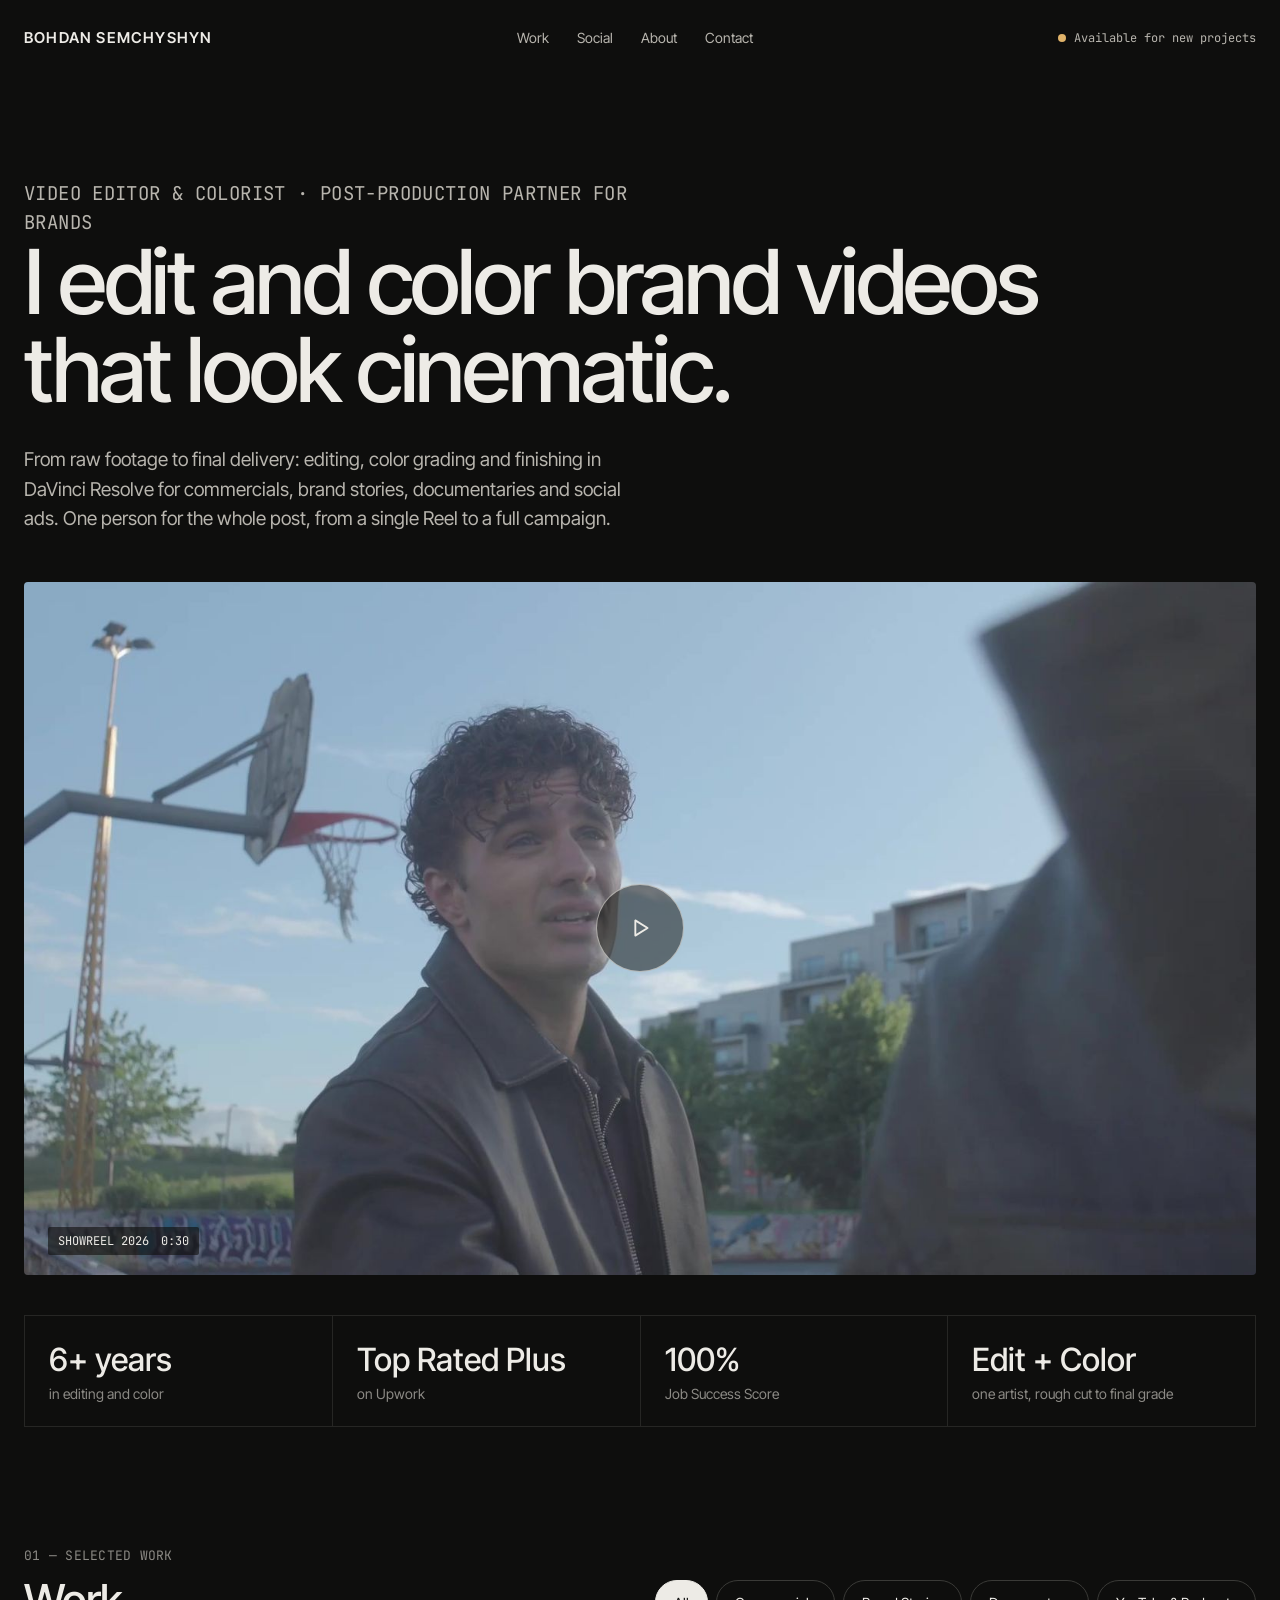
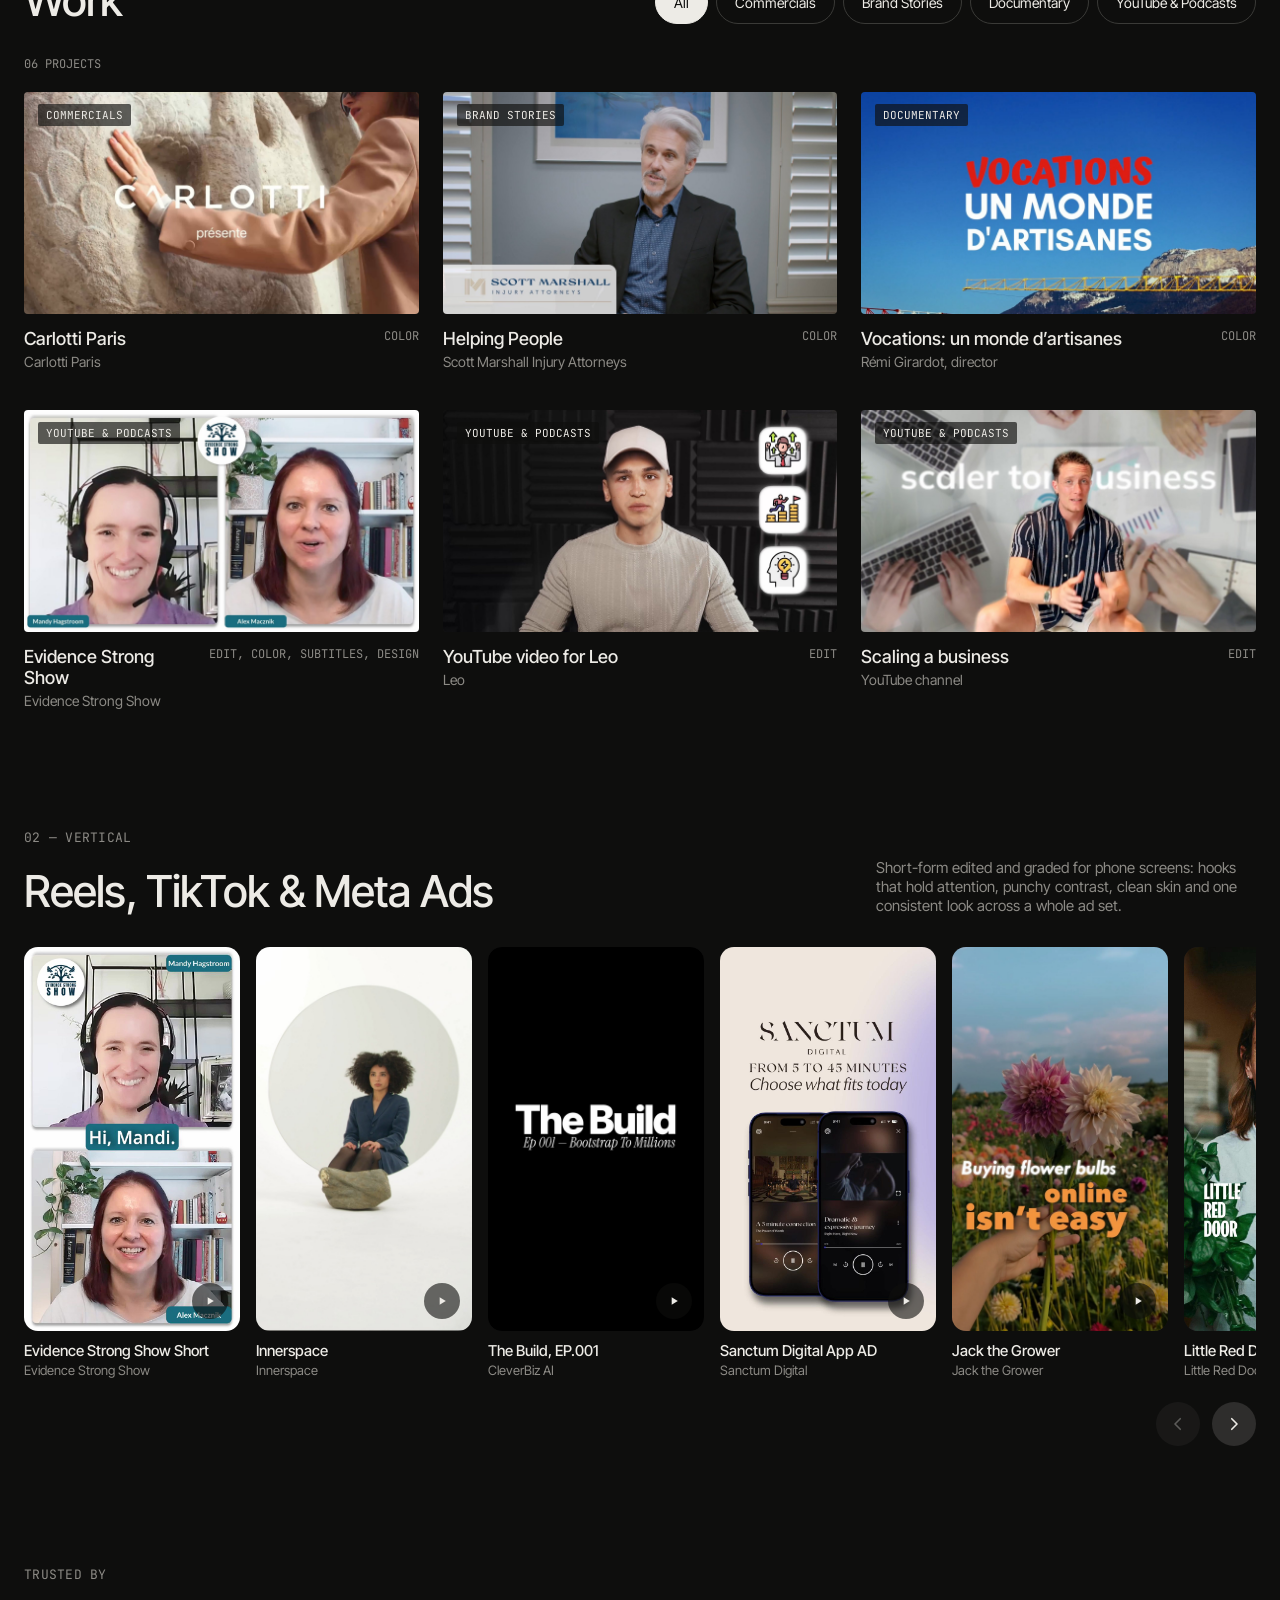
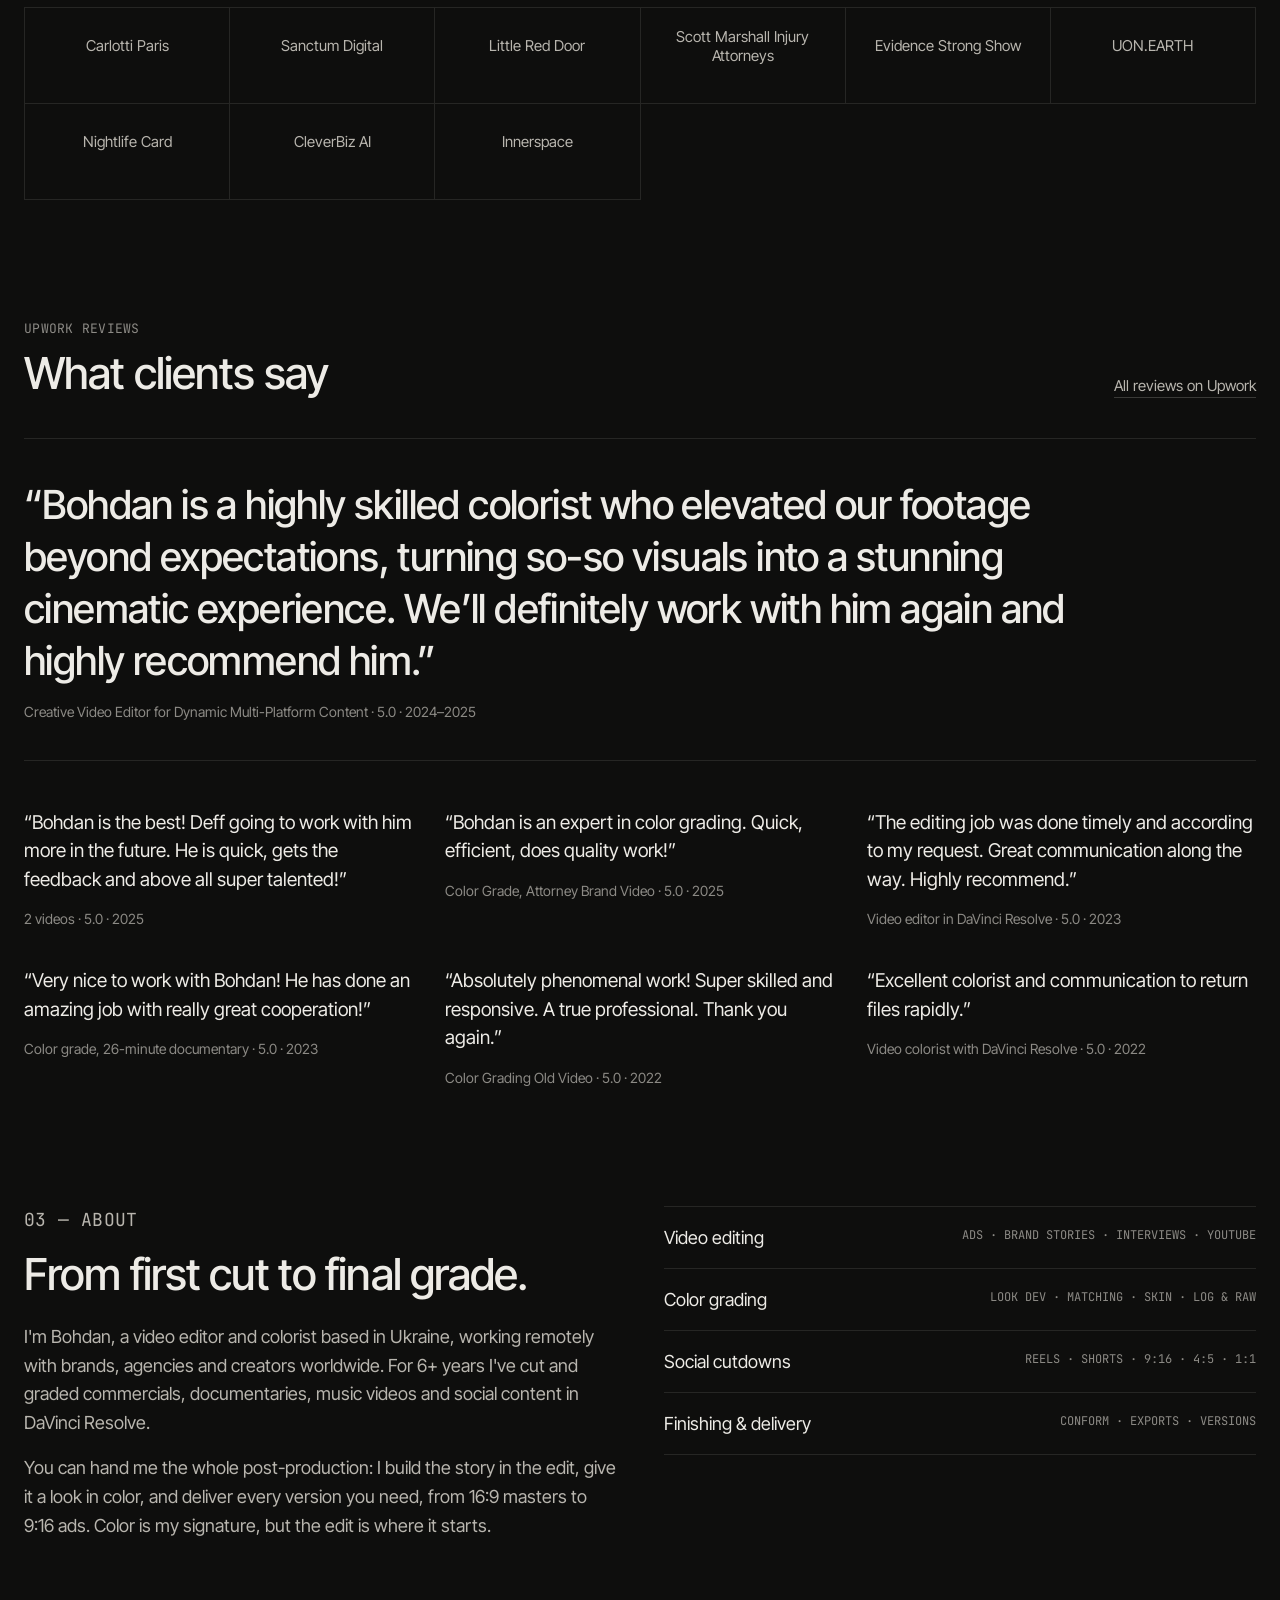
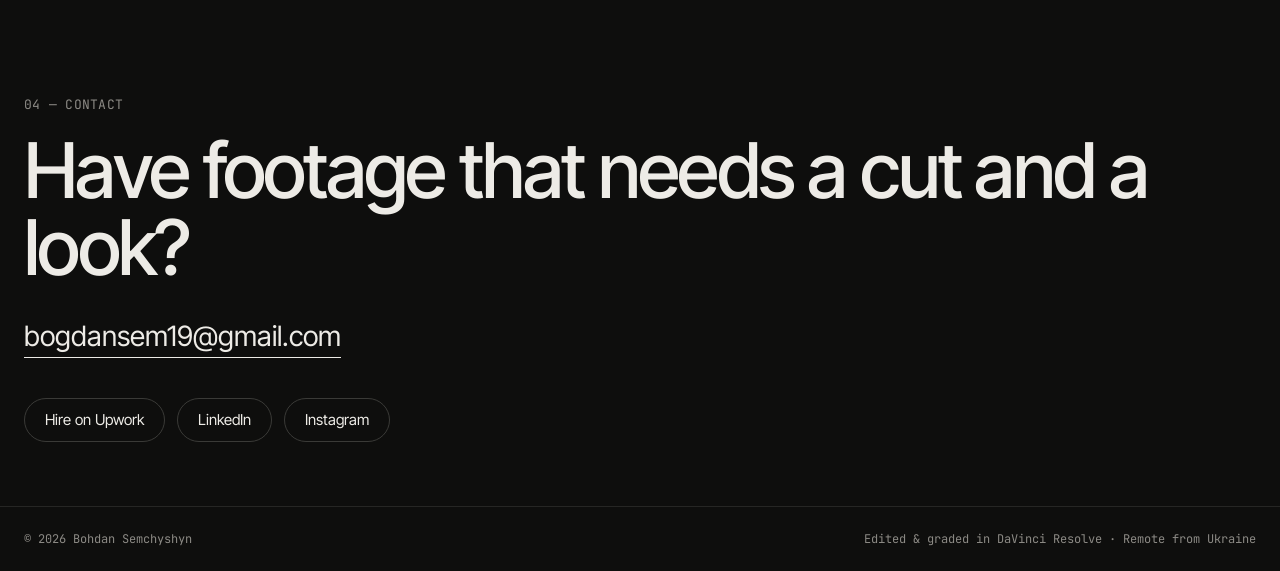
==== commit 97f6e2ed: "Add files via upload" ====
--- a/index.html
+++ b/index.html
@@ -113,7 +113,13 @@
   <span>Edited &amp; graded in DaVinci Resolve · Remote from Ukraine</span>
 </footer>
 
-<script src="data/site.js"></script>
-<script src="assets/app.js"></script>
+<script>
+  // Always load fresh data, so changes from the admin panel show up right away
+  (function () {
+    var v = Date.now();
+    function load(src, next) { var s = document.createElement('script'); s.src = src + '?v=' + v; s.onload = next; document.body.appendChild(s); }
+    load('data/site.js', function () { load('assets/app.js'); });
+  })();
+</script>
 </body>
 </html>
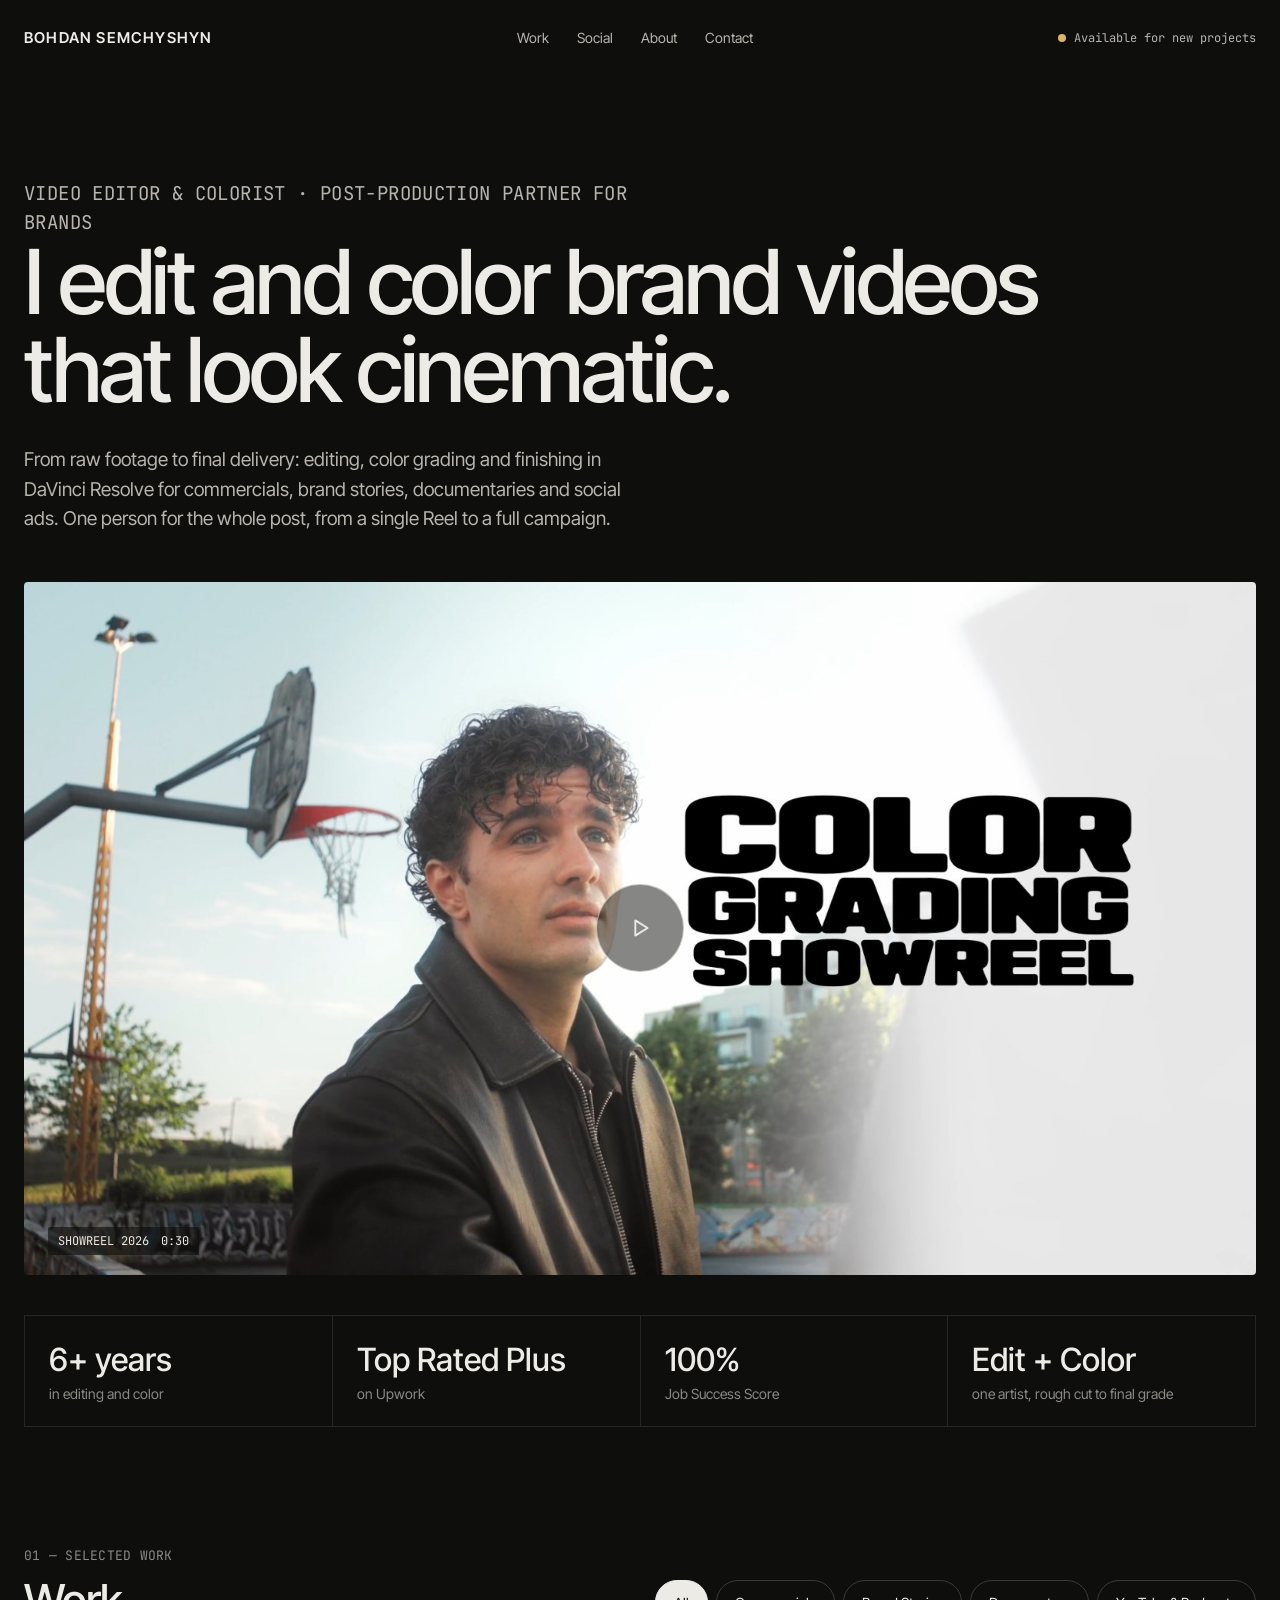
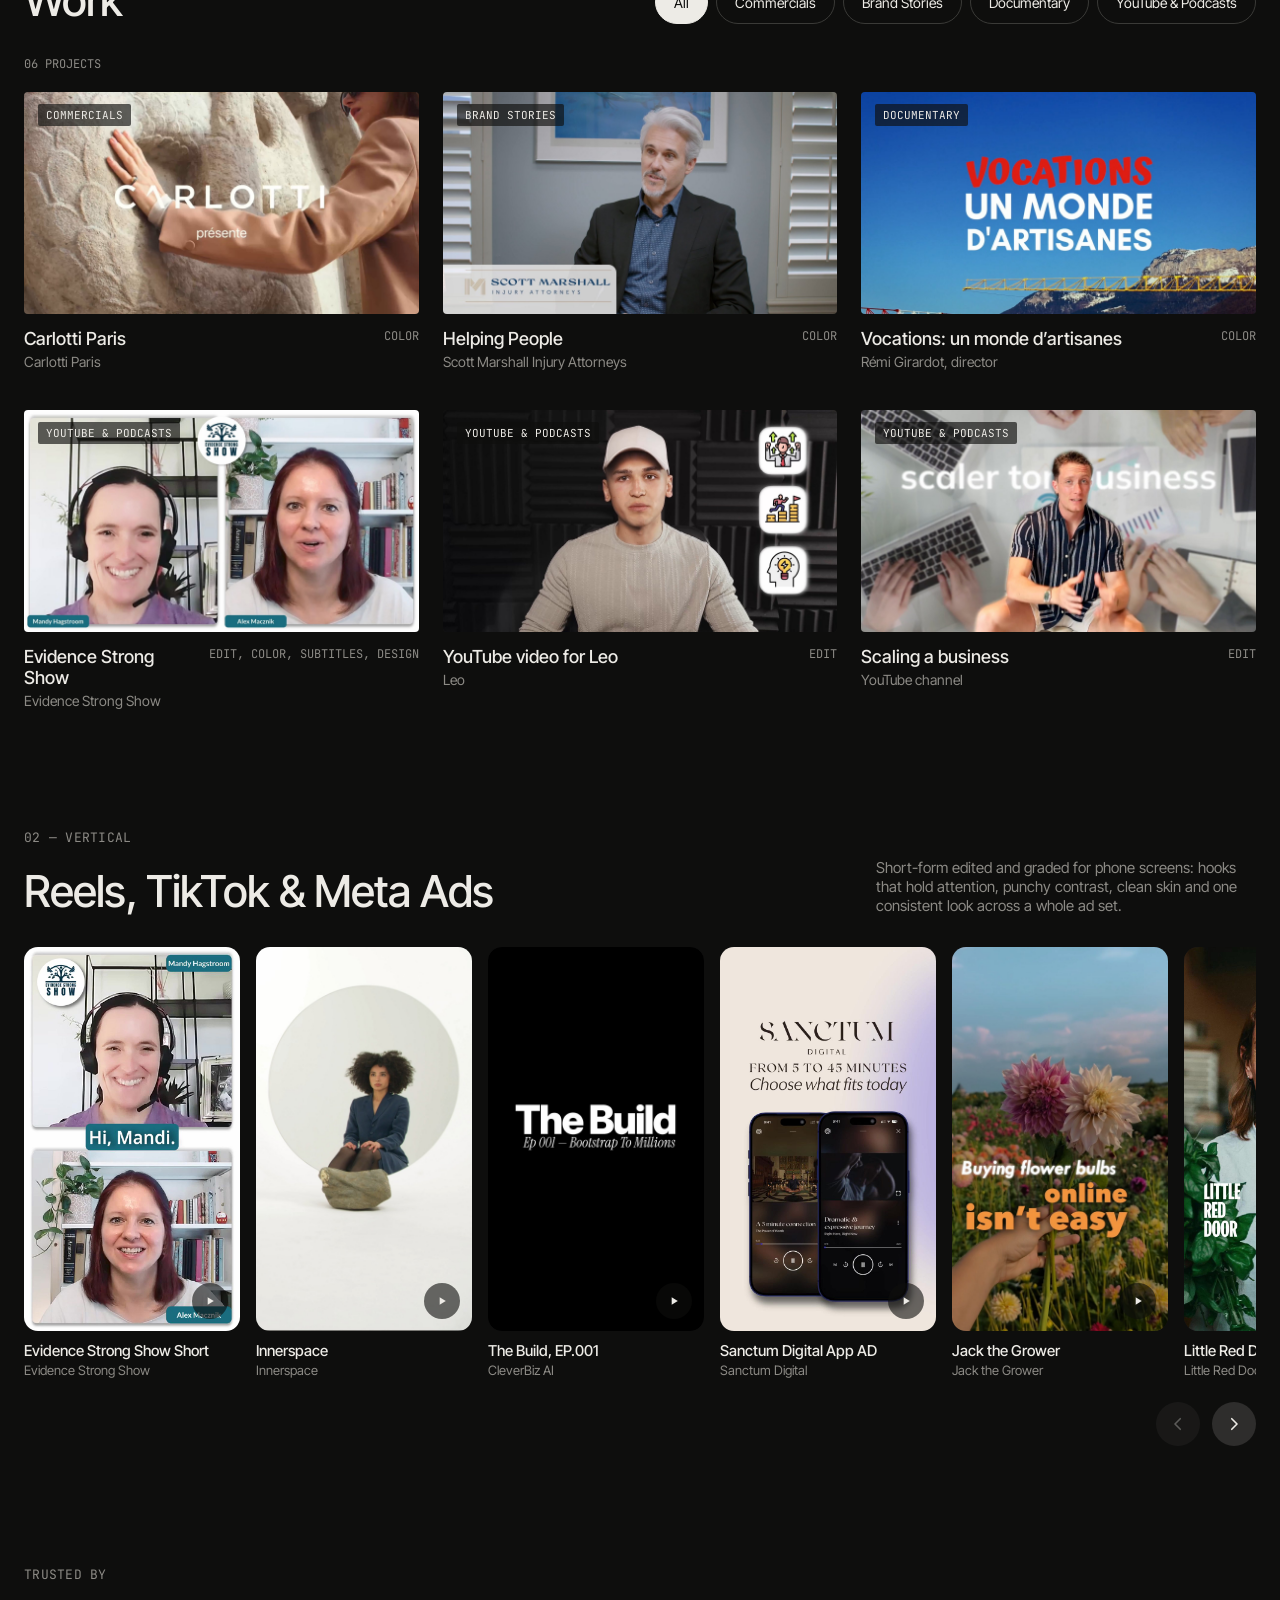
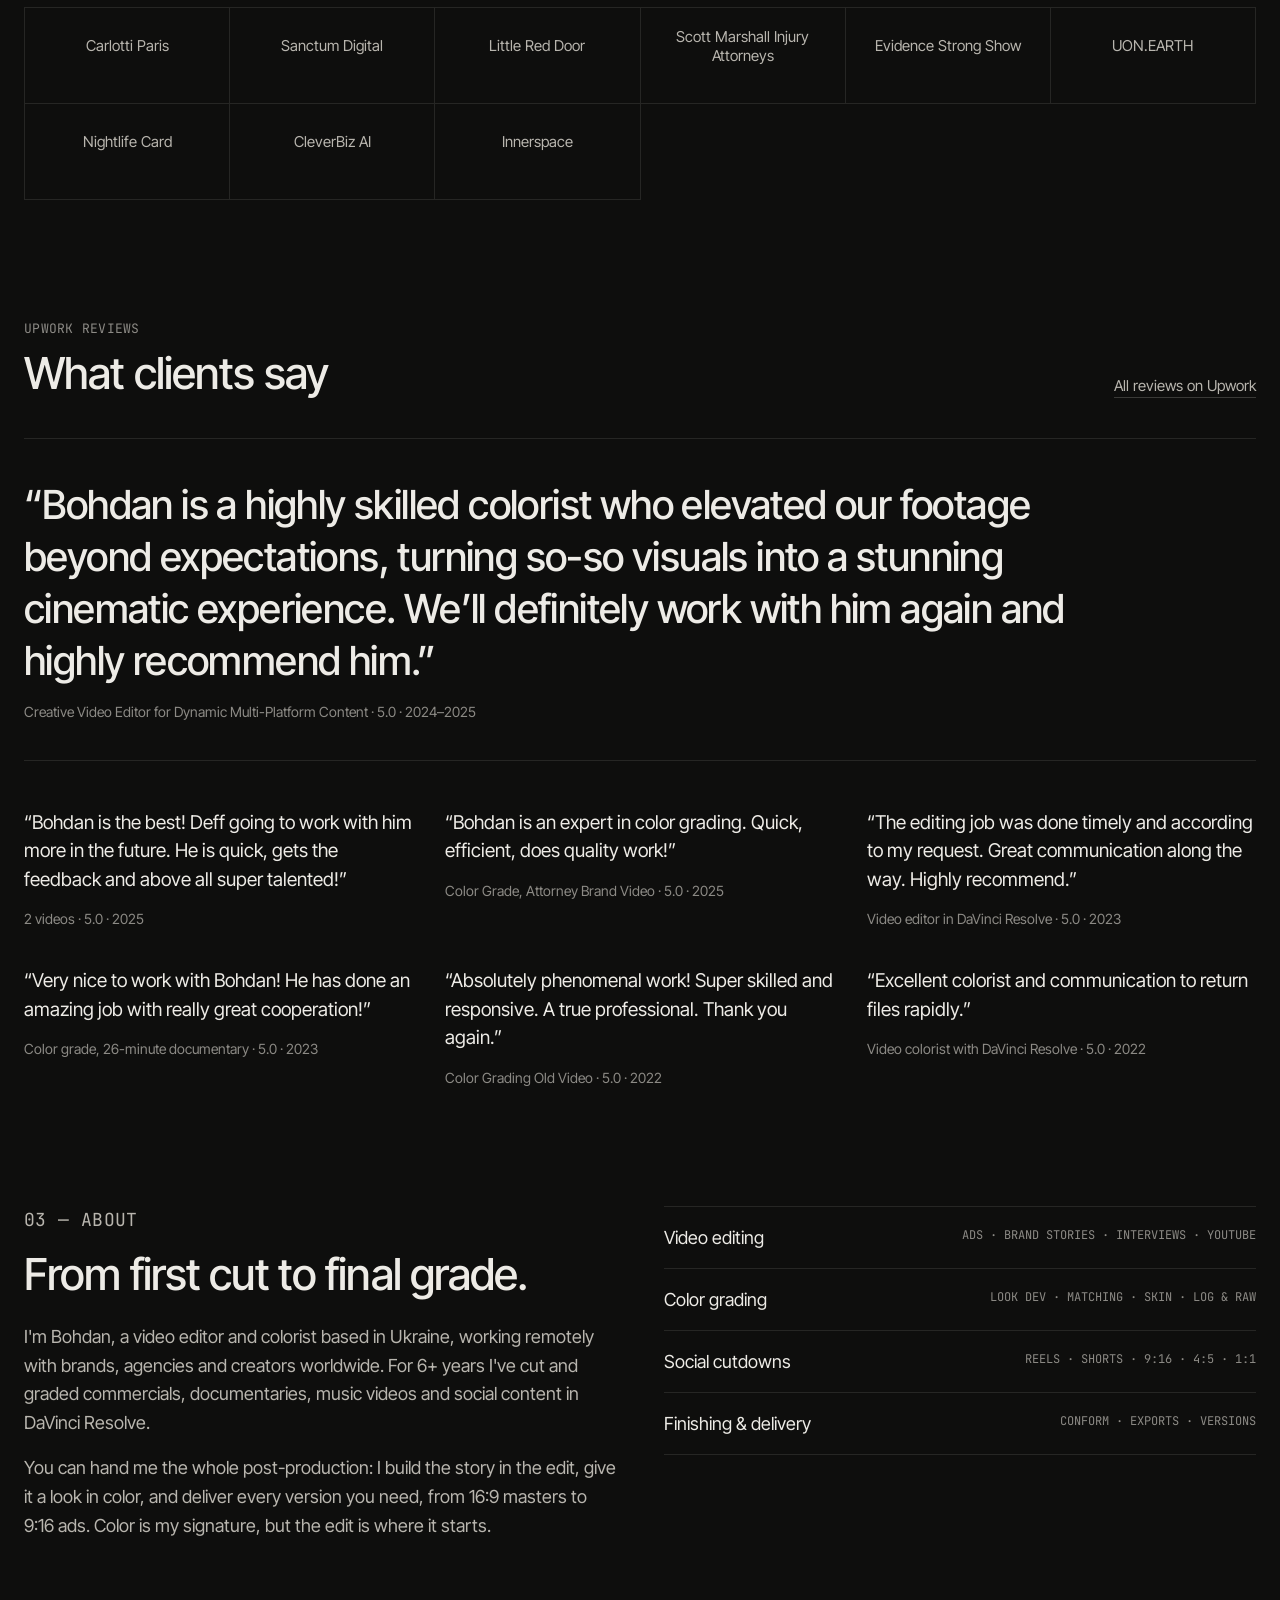
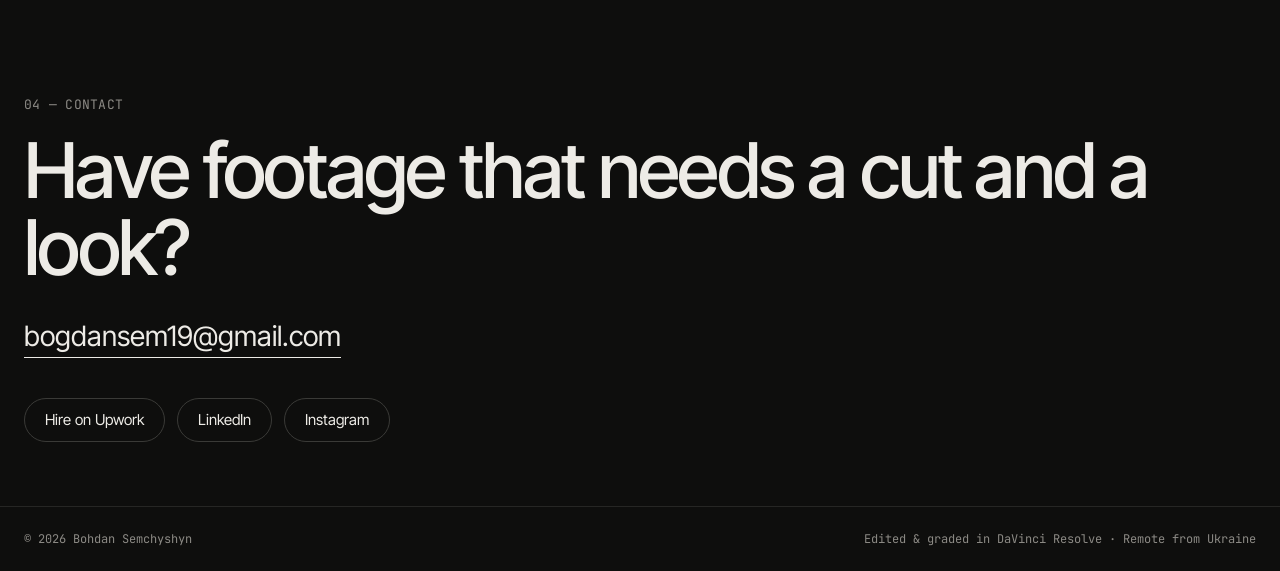
==== commit 36e727d8: "Add files via upload" ====
--- a/index.html
+++ b/index.html
@@ -3,11 +3,14 @@
 <head>
 <meta charset="utf-8">
 <meta name="viewport" content="width=device-width, initial-scale=1">
+<link rel="icon" href="favicon.svg" type="image/svg+xml">
+<link rel="icon" href="favicon-32.png" sizes="32x32" type="image/png">
+<link rel="apple-touch-icon" href="apple-touch-icon.png">
 <title>Bohdan Semchyshyn — Video Editor &amp; Colorist</title>
 <meta name="description" content="Video editor and colorist working in DaVinci Resolve. Editing, color grading and finishing for commercials, brand stories, documentaries and social ads.">
 <meta property="og:title" content="Bohdan Semchyshyn — Video Editor &amp; Colorist">
 <meta property="og:description" content="Editing, color grading and finishing in DaVinci Resolve for brands, agencies and creators.">
-<meta property="og:image" content="img/showreel/cover.jpg">
+<meta property="og:image" content="https://bogdansem.github.io/Portfolio/img/showreel/cover.jpg">
 <link rel="preconnect" href="https://fonts.googleapis.com">
 <link rel="preconnect" href="https://fonts.gstatic.com" crossorigin>
 <link href="https://fonts.googleapis.com/css2?family=Inter+Tight:wght@400;500;600&family=JetBrains+Mono:wght@400;500&display=swap" rel="stylesheet">
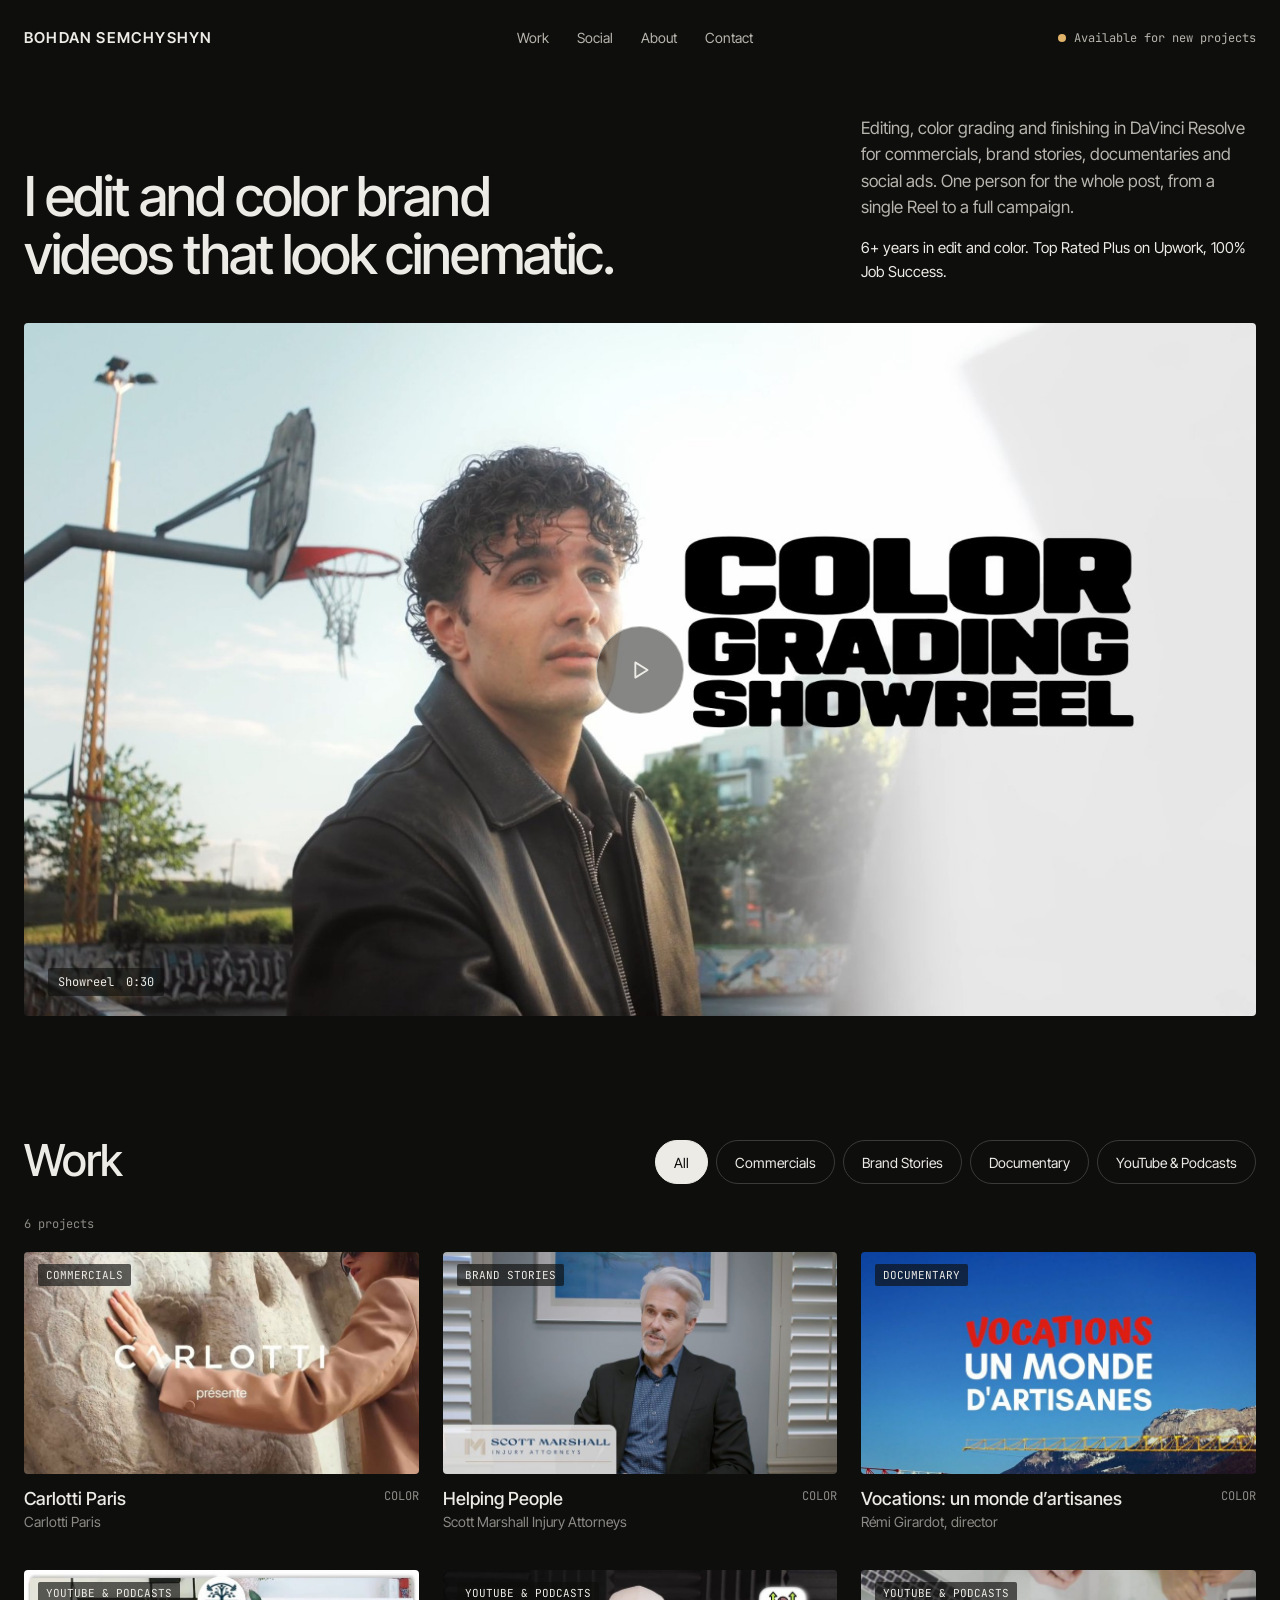
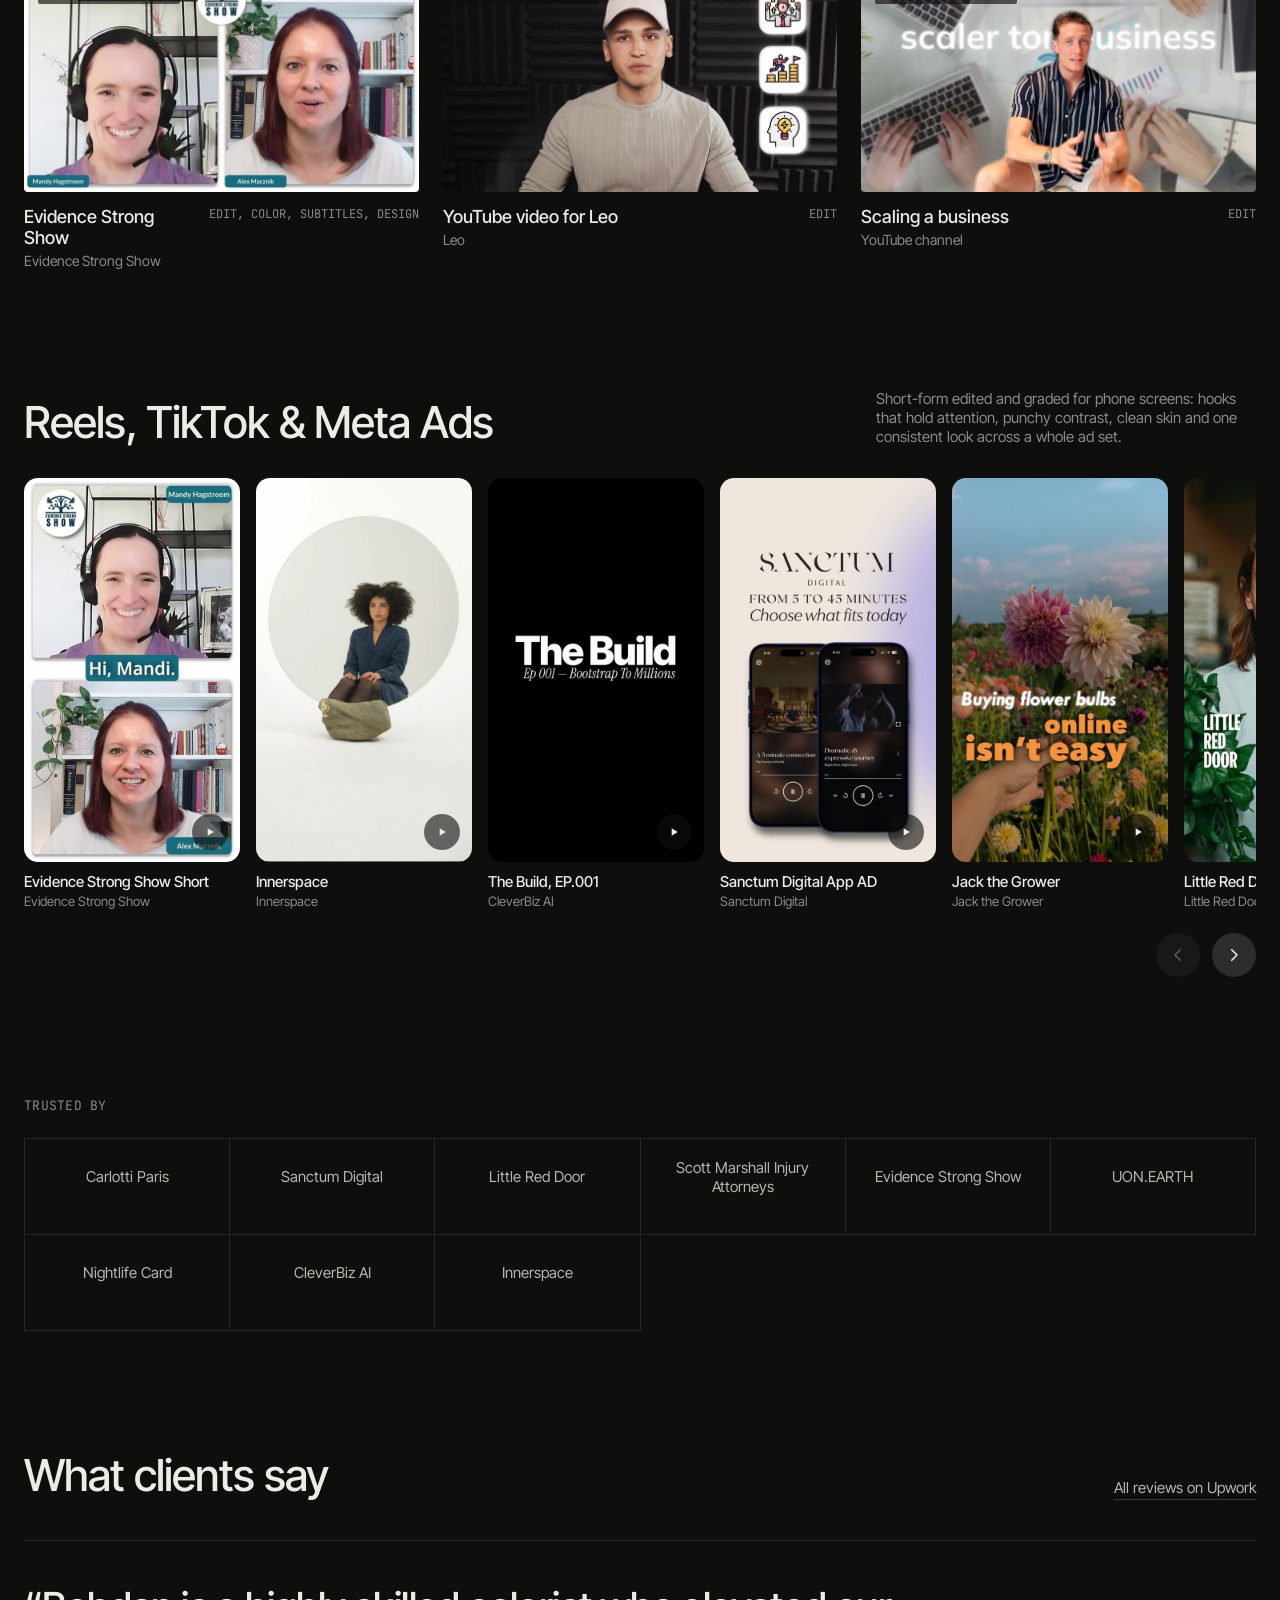
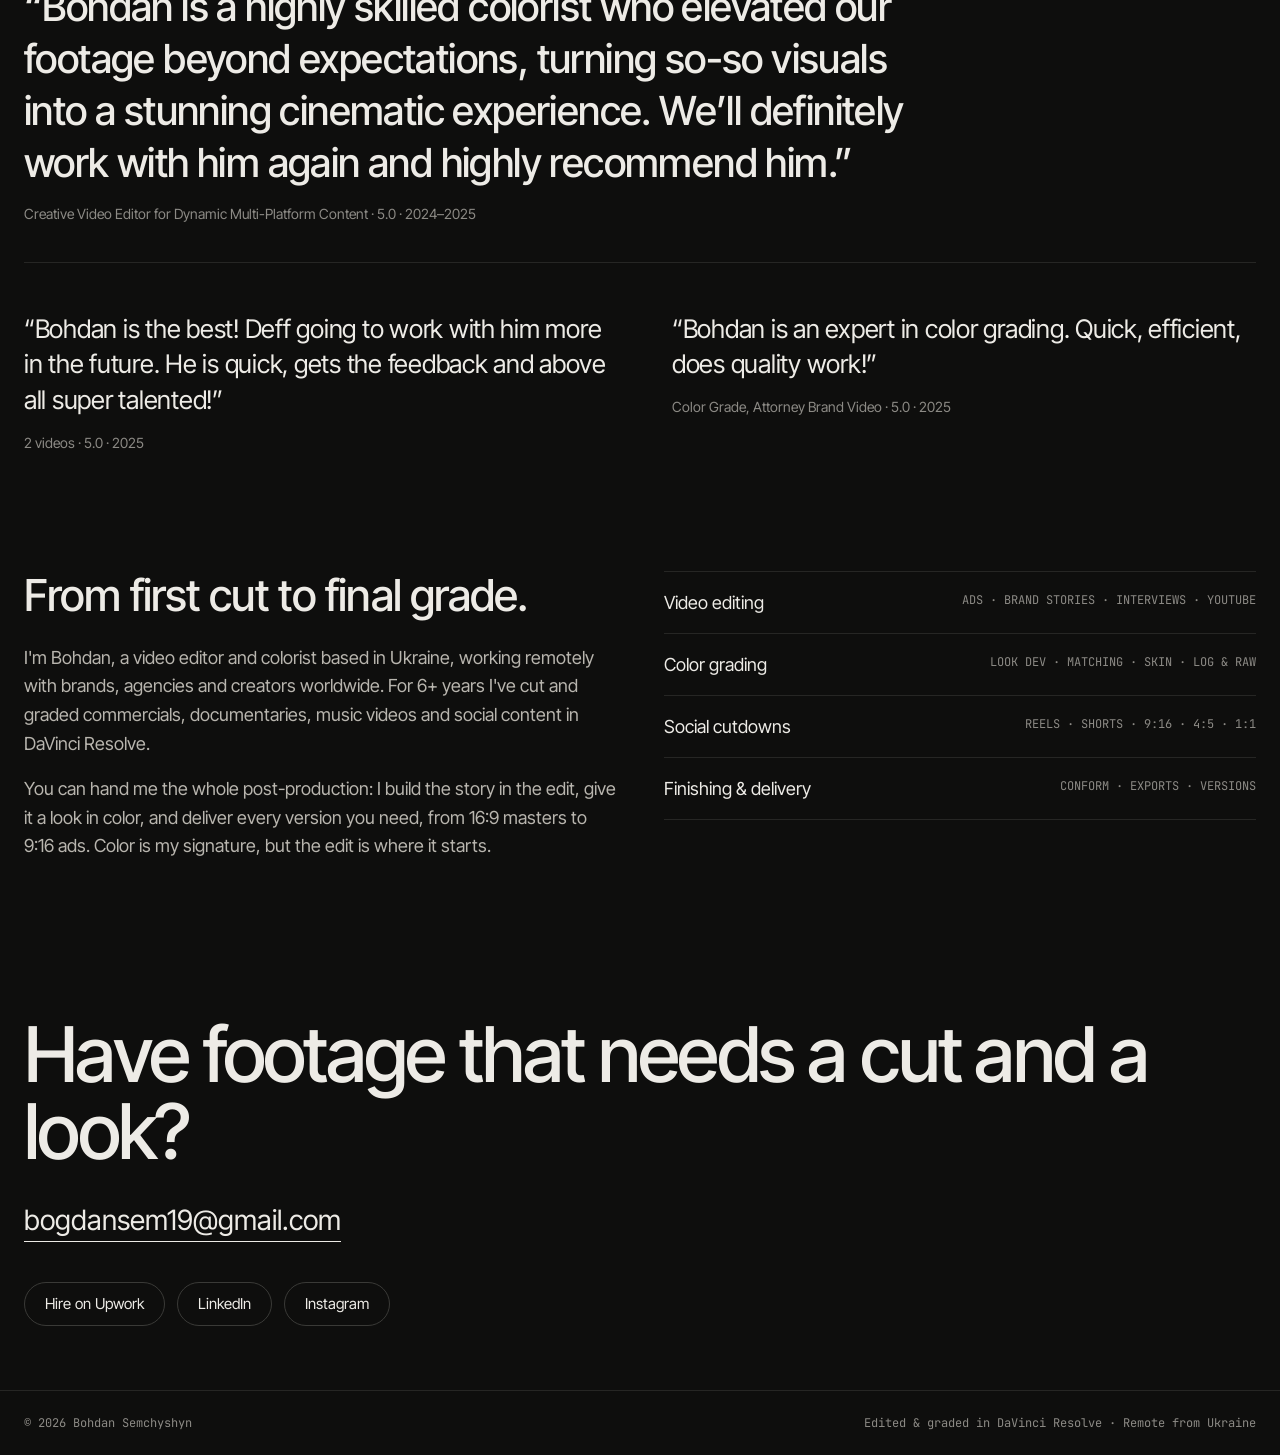
==== commit 2e5f3483: "Add files via upload" ====
--- a/index.html
+++ b/index.html
@@ -10,11 +10,17 @@
 <meta name="description" content="Video editor and colorist working in DaVinci Resolve. Editing, color grading and finishing for commercials, brand stories, documentaries and social ads.">
 <meta property="og:title" content="Bohdan Semchyshyn — Video Editor &amp; Colorist">
 <meta property="og:description" content="Editing, color grading and finishing in DaVinci Resolve for brands, agencies and creators.">
+<meta property="og:type" content="website">
+<meta property="og:url" content="https://bogdansem.github.io/Portfolio/">
+<link rel="canonical" href="https://bogdansem.github.io/Portfolio/">
 <meta property="og:image" content="https://bogdansem.github.io/Portfolio/img/showreel/cover.jpg">
 <link rel="preconnect" href="https://fonts.googleapis.com">
 <link rel="preconnect" href="https://fonts.gstatic.com" crossorigin>
 <link href="https://fonts.googleapis.com/css2?family=Inter+Tight:wght@400;500;600&family=JetBrains+Mono:wght@400;500&display=swap" rel="stylesheet">
 <link rel="stylesheet" href="assets/style.css">
+<script type="application/ld+json">
+{"@context":"https://schema.org","@type":"Person","name":"Bohdan Semchyshyn","jobTitle":"Video Editor and Colorist","url":"https://bogdansem.github.io/Portfolio/","knowsAbout":["Video editing","Color grading","DaVinci Resolve"],"sameAs":["https://www.upwork.com/freelancers/~01e246fc8834e12b64","https://www.linkedin.com/in/bohdan-semchyshyn","https://www.instagram.com/semchyshyn_b","https://vimeo.com/bohdansemchyshy"]}
+</script>
 </head>
 <body data-page="home">
 
@@ -31,27 +37,20 @@
 
 <main>
   <section id="top" class="wrap hero">
-    <p class="eyebrow">VIDEO EDITOR &amp; COLORIST · POST-PRODUCTION PARTNER FOR BRANDS</p>
-    <h1>I edit and color brand videos that look cinematic.</h1>
-    <p>From raw footage to final delivery: editing, color grading and finishing in DaVinci Resolve for commercials, brand stories, documentaries and social ads. One person for the whole post, from a single Reel to a full campaign.</p>
+    <h1><span class="line"><span>I edit and color brand</span></span> <span class="line"><span>videos that look cinematic.</span></span></h1>
+    <div class="hero-side">
+      <p>Editing, color grading and finishing in DaVinci Resolve for commercials, brand stories, documentaries and social ads. One person for the whole post, from a single Reel to a full campaign.</p>
+      <p class="facts">6+ years in edit and color. Top Rated Plus on Upwork, 100% Job Success.</p>
+    </div>
   </section>
 
   <section class="wrap" aria-label="Showreel">
-    <div id="showreel"></div>
-    <div class="stats">
-      <div><strong>6+ years</strong><span>in editing and color</span></div>
-      <div><strong>Top Rated Plus</strong><span>on Upwork</span></div>
-      <div><strong>100%</strong><span>Job Success Score</span></div>
-      <div><strong>Edit + Color</strong><span>one artist, rough cut to final grade</span></div>
-    </div>
+    <div id="showreel" class="reel-stage"></div>
   </section>
 
   <section id="work" class="wrap section" aria-labelledby="work-title">
     <div class="work-head">
-      <div>
-        <p class="eyebrow">01 — SELECTED WORK</p>
-        <h2 id="work-title" class="h2">Work</h2>
-      </div>
+      <h2 id="work-title" class="h2">Work</h2>
       <div id="filters" class="filters" role="group" aria-label="Filter by category"></div>
     </div>
     <p id="count" class="count"></p>
@@ -59,7 +58,6 @@
   </section>
 
   <section id="social" class="wrap section" aria-labelledby="social-title">
-    <p class="eyebrow">02 — VERTICAL</p>
     <div class="reels-head">
       <h2 id="social-title" class="h2">Reels, TikTok &amp; Meta Ads</h2>
       <p>Short-form edited and graded for phone screens: hooks that hold attention, punchy contrast, clean skin and one consistent look across a whole ad set.</p>
@@ -78,7 +76,6 @@
   </section>
 
   <section class="wrap section" aria-labelledby="reviews-title">
-    <p class="eyebrow">UPWORK REVIEWS</p>
     <div class="reels-head" style="margin-bottom:40px">
       <h2 id="reviews-title" class="h2">What clients say</h2>
       <a id="upwork-all" class="link-line" href="#" target="_blank" rel="noopener">All reviews on Upwork</a>
@@ -89,7 +86,6 @@
 
   <section id="about" class="wrap section about" aria-labelledby="about-title">
     <div>
-      <p class="eyebrow">03 — ABOUT</p>
       <h2 id="about-title" class="h2" style="margin-bottom:24px">From first cut to final grade.</h2>
       <p>I'm Bohdan, a video editor and colorist based in Ukraine, working remotely with brands, agencies and creators worldwide. For 6+ years I've cut and graded commercials, documentaries, music videos and social content in DaVinci Resolve.</p>
       <p>You can hand me the whole post-production: I build the story in the edit, give it a look in color, and deliver every version you need, from 16:9 masters to 9:16 ads. Color is my signature, but the edit is where it starts.</p>
@@ -105,7 +101,6 @@
   </section>
 
   <section id="contact" class="wrap contact" aria-labelledby="contact-title">
-    <p class="eyebrow" style="margin-bottom:20px">04 — CONTACT</p>
     <h2 id="contact-title">Have footage that needs a cut and a look?</h2>
     <div id="contact-links"></div>
   </section>
--- a/assets/style.css
+++ b/assets/style.css
@@ -9,19 +9,22 @@
   --accent: #E0B36A;
   --sans: 'Inter Tight', system-ui, -apple-system, sans-serif;
   --mono: 'JetBrains Mono', ui-monospace, monospace;
+  --ease-out: cubic-bezier(0.16, 1, 0.3, 1);
   --wrap: 1280px;
   --pad: 24px;
 }
 
 * { box-sizing: border-box; }
-html { scroll-behavior: smooth; }
+html { scroll-behavior: smooth; scrollbar-color: var(--line-strong) var(--bg); }
+::selection { background: var(--accent); color: #1a1408; }
 body { margin: 0; background: var(--bg); color: var(--ink); font-family: var(--sans); -webkit-font-smoothing: antialiased; }
 img { display: block; max-width: 100%; }
 a { color: var(--ink); text-decoration: none; }
 a:hover { color: var(--accent); }
 :focus-visible { outline: 2px solid var(--accent); outline-offset: 3px; }
 button { font: inherit; color: inherit; }
-@media (prefers-reduced-motion: reduce) { html { scroll-behavior: auto; } * { transition: none !important; } }
+@media (prefers-reduced-motion: reduce) { html { scroll-behavior: auto; } }
+@view-transition { navigation: auto; }
 
 .wrap { max-width: var(--wrap); margin: 0 auto; padding: 0 var(--pad); }
 .section { padding-top: 120px; }
@@ -41,10 +44,19 @@
 .status::before { content: ""; width: 8px; height: 8px; border-radius: 50%; background: var(--accent); }
 .back { display: inline-flex; align-items: center; gap: 8px; min-height: 44px; font-size: 14px; color: var(--ink-2); }
 
-/* Hero */
-.hero { padding-top: 72px; padding-bottom: 48px; }
-.hero h1 { margin: 0; font-size: clamp(44px, 7vw, 104px); line-height: 0.98; font-weight: 500; letter-spacing: -0.035em; max-width: 1100px; }
-.hero p { margin: 32px 0 0; font-size: 19px; line-height: 1.55; color: var(--ink-2); max-width: 620px; }
+/* Hero: headline and a short side note, so the showreel starts inside the first screen */
+.hero { display: grid; grid-template-columns: minmax(0, 2fr) minmax(0, 1fr); gap: 32px 48px; align-items: end; padding-top: 40px; padding-bottom: 40px; }
+.hero h1 { margin: 0; font-size: clamp(36px, 4.3vw, 62px); line-height: 1.04; font-weight: 500; letter-spacing: -0.035em; text-wrap: balance; }
+.hero h1 .line { display: block; overflow: hidden; padding-bottom: 0.08em; margin-bottom: -0.08em; }
+.hero h1 .line > span { display: block; }
+.hero-side p { margin: 0; font-size: 17px; line-height: 1.55; color: var(--ink-2); max-width: 46ch; }
+.hero-side .facts { margin-top: 16px; color: var(--ink); font-size: 15px; }
+@media (max-width: 1000px) {
+  .hero { grid-template-columns: 1fr; padding-top: 24px; }
+  .hero h1 .line, .hero h1 .line > span { display: inline; }
+  .hero h1 .line > span { animation: none; }
+  .hero h1 { animation: soft-in 0.7s var(--ease-out) both; }
+}
 
 /* Player (cover with play button that turns into a Vimeo iframe) */
 .player { position: relative; aspect-ratio: 16 / 9; background: var(--panel); border-radius: 4px; overflow: hidden; }
@@ -54,13 +66,15 @@
 .play span { width: 88px; height: 88px; border-radius: 50%; border: 1px solid rgba(237,235,230,0.6); background: rgba(14,14,13,0.5); display: flex; align-items: center; justify-content: center; transition: transform 0.2s, background 0.2s; }
 .play:hover span { transform: scale(1.06); background: rgba(14,14,13,0.7); }
 .player .tag { position: absolute; left: 24px; bottom: 20px; display: flex; gap: 12px; font-family: var(--mono); font-size: 12px; background: rgba(14,14,13,0.6); padding: 6px 10px; border-radius: 2px; pointer-events: none; }
-.player.is-playing .play, .player.is-playing .tag, .player.is-playing img { display: none; }
-
-/* Highlights */
-.stats { display: grid; grid-template-columns: repeat(auto-fit, minmax(200px, 1fr)); gap: 1px; background: var(--line); border: 1px solid var(--line); margin-top: 40px; }
-.stats div { background: var(--bg); padding: 24px; }
-.stats strong { display: block; font-size: 32px; font-weight: 500; }
-.stats span { display: block; margin-top: 6px; font-size: 14px; color: var(--ink-3); }
+.player.is-playing .play, .player.is-playing .tag, .player.is-playing img, .player.is-playing .loop, .player.is-playing .sound { display: none; }
+/* Silent loop that plays right away; the button switches to the full video with sound */
+.player .loop { position: absolute; inset: 0; width: 100%; height: 100%; object-fit: cover; opacity: 0; transition: opacity 0.4s; }
+.player.has-loop .loop { opacity: 1; }
+.player.has-loop .play span { display: none; }
+.player .sound { position: absolute; right: 24px; bottom: 20px; display: none; align-items: center; gap: 10px; min-height: 44px; padding: 0 18px 0 14px; border-radius: 999px; background: var(--ink); color: var(--bg); font-size: 14px; font-weight: 500; pointer-events: none; }
+.player.has-loop .sound { display: inline-flex; }
+.player.has-loop:hover .sound { background: var(--accent); }
+@media (max-width: 640px) { .player .sound { right: 12px; bottom: 12px; } .player .tag { left: 12px; bottom: 18px; } }
 
 /* Work grid */
 .work-head { display: flex; flex-wrap: wrap; align-items: flex-end; justify-content: space-between; gap: 24px; margin-bottom: 32px; }
@@ -82,6 +96,11 @@
 .card-client { margin-top: 4px; font-size: 14px; color: var(--ink-3); }
 .card-role { font-family: var(--mono); font-size: 12px; color: var(--ink-3); text-align: right; white-space: nowrap; text-transform: uppercase; }
 .card:hover .card-title { color: var(--accent); }
+.pv { position: absolute; inset: 0; width: 100%; height: 100%; object-fit: cover; opacity: 0; transition: opacity 0.25s; pointer-events: none; }
+.pv.on { opacity: 1; }
+.thumb.is-vertical .pv { left: 50%; width: auto; aspect-ratio: 9 / 16; transform: translateX(-50%); }
+.thumb .tag, .reel .mini-play { z-index: 1; transition: opacity 0.2s; }
+.previewing .mini-play { opacity: 0; }
 
 /* Vertical carousel */
 .reels-head { display: flex; flex-wrap: wrap; justify-content: space-between; align-items: flex-end; gap: 16px; margin-bottom: 32px; }
@@ -120,11 +139,11 @@
 .brand-reels { display: flex; flex-wrap: wrap; gap: 16px; }
 .brand-reels .reel { flex: 0 0 200px; }
 .review-big { margin: 0 0 48px; padding: 40px 0; border-top: 1px solid var(--line); border-bottom: 1px solid var(--line); }
-.review-big blockquote { margin: 0; font-size: clamp(24px, 3.2vw, 40px); line-height: 1.3; font-weight: 500; letter-spacing: -0.015em; max-width: 1050px; }
+.review-big blockquote { text-wrap: balance; margin: 0; font-size: clamp(24px, 3.2vw, 40px); line-height: 1.3; font-weight: 500; letter-spacing: -0.015em; max-width: 1050px; }
 figcaption { margin-top: 16px; font-size: 14px; color: var(--ink-3); }
-.reviews { display: grid; grid-template-columns: repeat(auto-fill, minmax(min(100%, 340px), 1fr)); gap: 40px 32px; }
+.reviews { display: grid; grid-template-columns: repeat(auto-fit, minmax(min(100%, 420px), 1fr)); gap: 40px 64px; }
 .reviews figure { margin: 0; }
-.reviews blockquote { margin: 0; font-size: 19px; line-height: 1.5; }
+.reviews blockquote { margin: 0; font-size: clamp(20px, 2vw, 26px); line-height: 1.4; letter-spacing: -0.01em; text-wrap: pretty; }
 .link-line { font-size: 15px; color: var(--ink-2); border-bottom: 1px solid var(--line-strong); padding-bottom: 2px; }
 
 /* About */
@@ -212,3 +231,63 @@
   .services li { flex-direction: column; gap: 6px; }
   .services span:last-child { text-align: left; }
 }
+
+/* ---------- Motion ----------
+   One authored moment: on load the headline rises and the showreel is revealed by a wipe,
+   the way a grade is revealed on a split screen. Everything else is feedback and continuity. */
+.reel-stage { position: relative; aspect-ratio: 16 / 9; container-type: inline-size; }
+.hero h1 .line > span { animation: line-up 0.8s var(--ease-out) both; }
+.hero h1 .line:nth-child(2) > span { animation-delay: 0.08s; }
+.hero-side { animation: soft-in 0.7s var(--ease-out) 0.3s both; }
+.reel-stage .player { animation: wipe 1s var(--ease-out) 0.15s both; }
+.reel-stage .player::after { content: ""; position: absolute; top: 0; bottom: 0; left: 0; width: 2px; background: var(--accent); pointer-events: none; animation: wipe-line 1s var(--ease-out) 0.15s both; }
+@keyframes line-up { from { transform: translateY(108%); } }
+@keyframes soft-in { from { opacity: 0; transform: translateY(10px); } }
+@keyframes wipe { from { clip-path: inset(0 100% 0 0); } to { clip-path: inset(0 0 0 0); } }
+@keyframes wipe-line { from { transform: translateX(0); opacity: 1; } 92% { opacity: 1; } to { transform: translateX(100cqw); opacity: 0; } }
+
+/* Lists arrive as lists, once */
+.will-reveal > * { opacity: 0; transform: translateY(18px); }
+.rail.will-reveal > * { transform: translateX(28px); }
+.will-reveal.in > * { opacity: 1; transform: none; transition: opacity 0.7s var(--ease-out), transform 0.7s var(--ease-out); }
+.will-reveal.in > :nth-child(2) { transition-delay: 0.06s; }
+.will-reveal.in > :nth-child(3) { transition-delay: 0.12s; }
+.will-reveal.in > :nth-child(4) { transition-delay: 0.18s; }
+.will-reveal.in > :nth-child(5) { transition-delay: 0.24s; }
+.will-reveal.in > :nth-child(n+6) { transition-delay: 0.3s; }
+
+/* Feedback */
+.filters button { transition: background 0.18s, color 0.18s, border-color 0.18s; }
+.filters button:hover { border-color: var(--ink-2); }
+.pills a { transition: border-color 0.18s, color 0.18s; }
+.pills a:hover { border-color: var(--accent); }
+.next svg { transition: transform 0.35s var(--ease-out); }
+.next:hover svg { transform: translateX(8px); }
+
+/* Viewer: the cover grows into the player (view transition); a plain fade where that is not supported */
+.viewer.fade[open] { animation: v-fade 0.25s ease-out; }
+.viewer.fade[open] .v-card { animation: v-rise 0.4s var(--ease-out); }
+.viewer.fade[open]::backdrop { animation: v-fade 0.25s ease-out; }
+@keyframes v-fade { from { opacity: 0; } }
+@keyframes v-rise { from { opacity: 0; transform: translateY(16px) scale(0.985); } }
+.v-media img.poster { position: absolute; inset: 0; width: 100%; height: 100%; object-fit: cover; }
+::view-transition-group(*) { animation-duration: 0.42s; animation-timing-function: cubic-bezier(0.16, 1, 0.3, 1); }
+::view-transition-old(root), ::view-transition-new(root) { animation-duration: 0.22s; }
+::view-transition-old(vt-media), ::view-transition-new(vt-media) { height: 100%; width: 100%; object-fit: cover; }
+
+@media (prefers-reduced-motion: reduce) {
+  .hero h1 .line > span, .reel-stage .player { animation: soft-fade 0.4s ease-out both; }
+  .hero-side { animation: soft-fade 0.4s ease-out 0.1s both; }
+  .reel-stage .player::after { display: none; }
+  .will-reveal > *, .rail.will-reveal > * { transform: none; }
+  .will-reveal.in > * { transition: opacity 0.4s ease-out; transition-delay: 0s !important; }
+  .card:hover .thumb img.main, .reel:hover img, .next:hover svg, .play:hover span { transform: none; }
+  .card:hover .thumb.is-vertical img.main { transform: translateX(-50%); }
+  .viewer.fade[open] .v-card { animation: v-fade 0.2s ease-out; }
+  ::view-transition-group(*), ::view-transition-old(*), ::view-transition-new(*) { animation-duration: 0.01s !important; }
+}
+@keyframes soft-fade { from { opacity: 0; } }
+@media (max-width: 1000px) {
+  .hero h1 .line > span { animation: none; }
+  .hero h1 { animation: soft-in 0.7s var(--ease-out) both; }
+}
